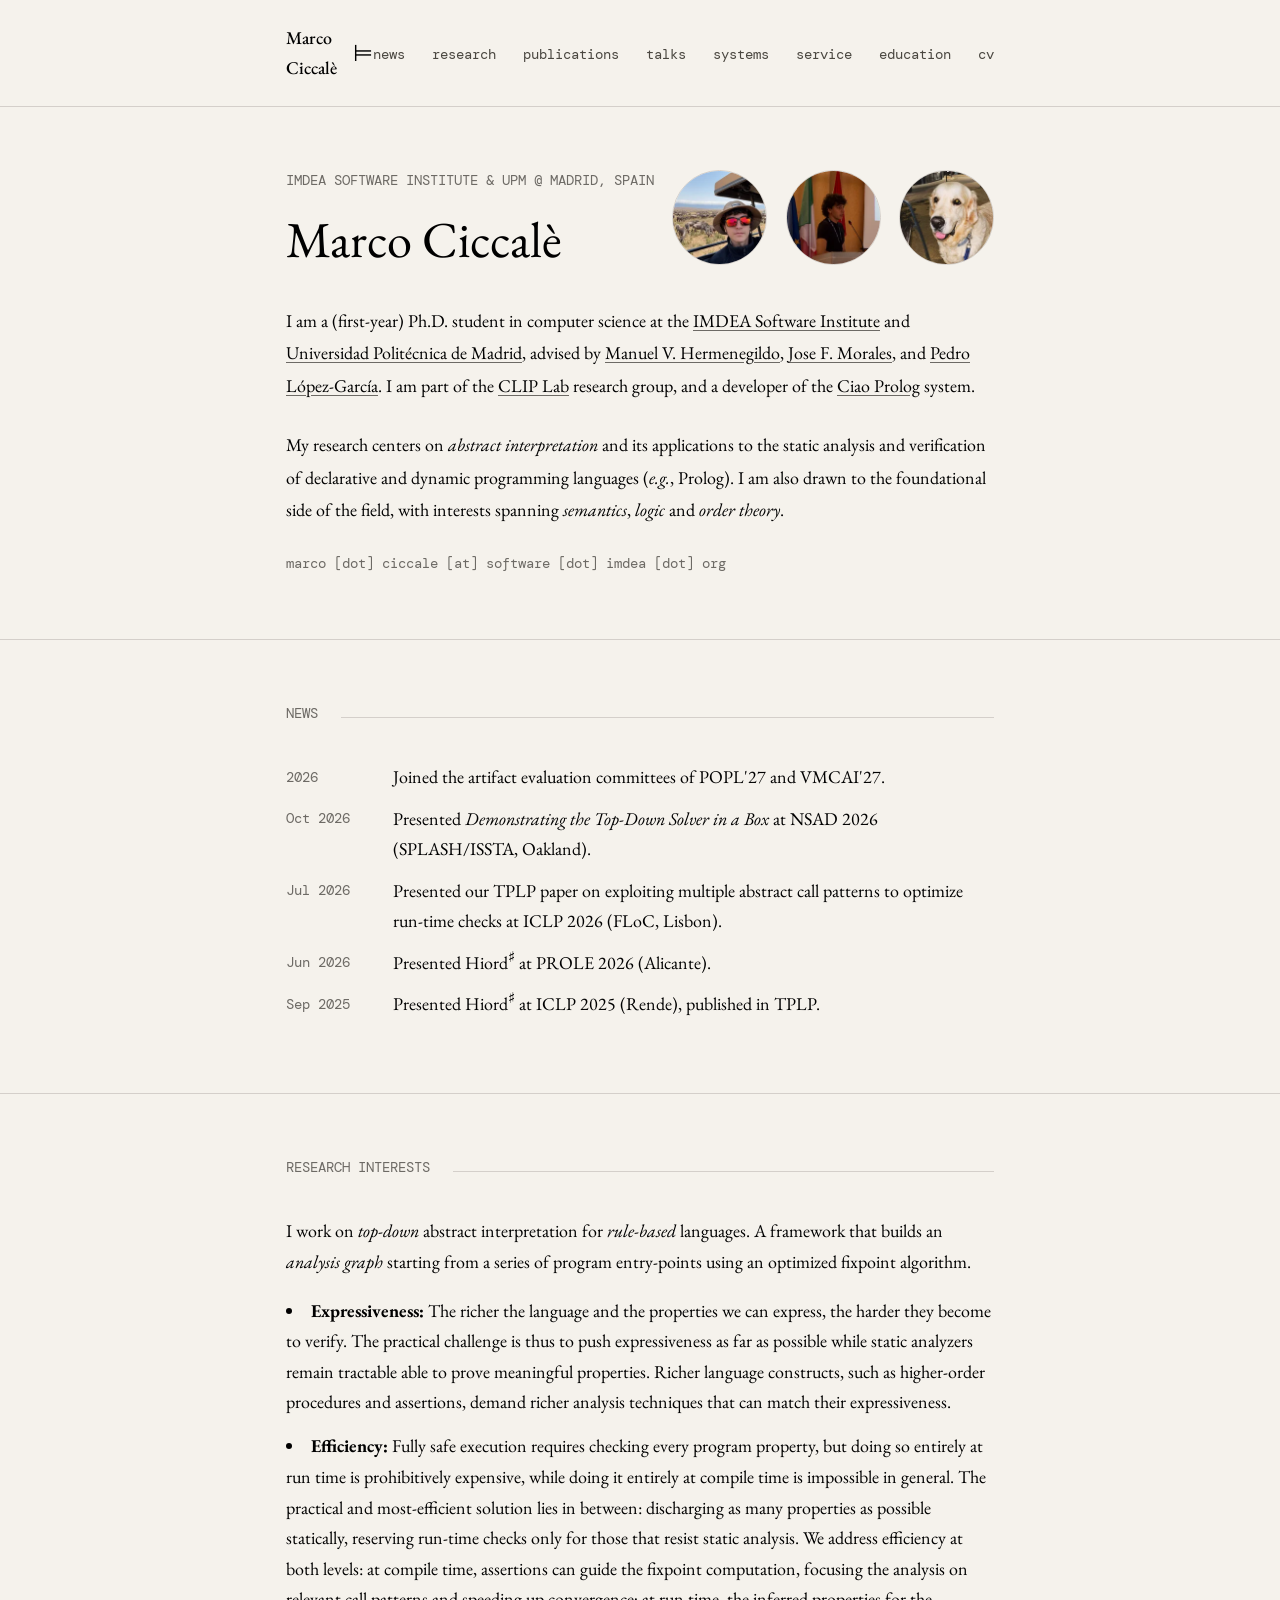
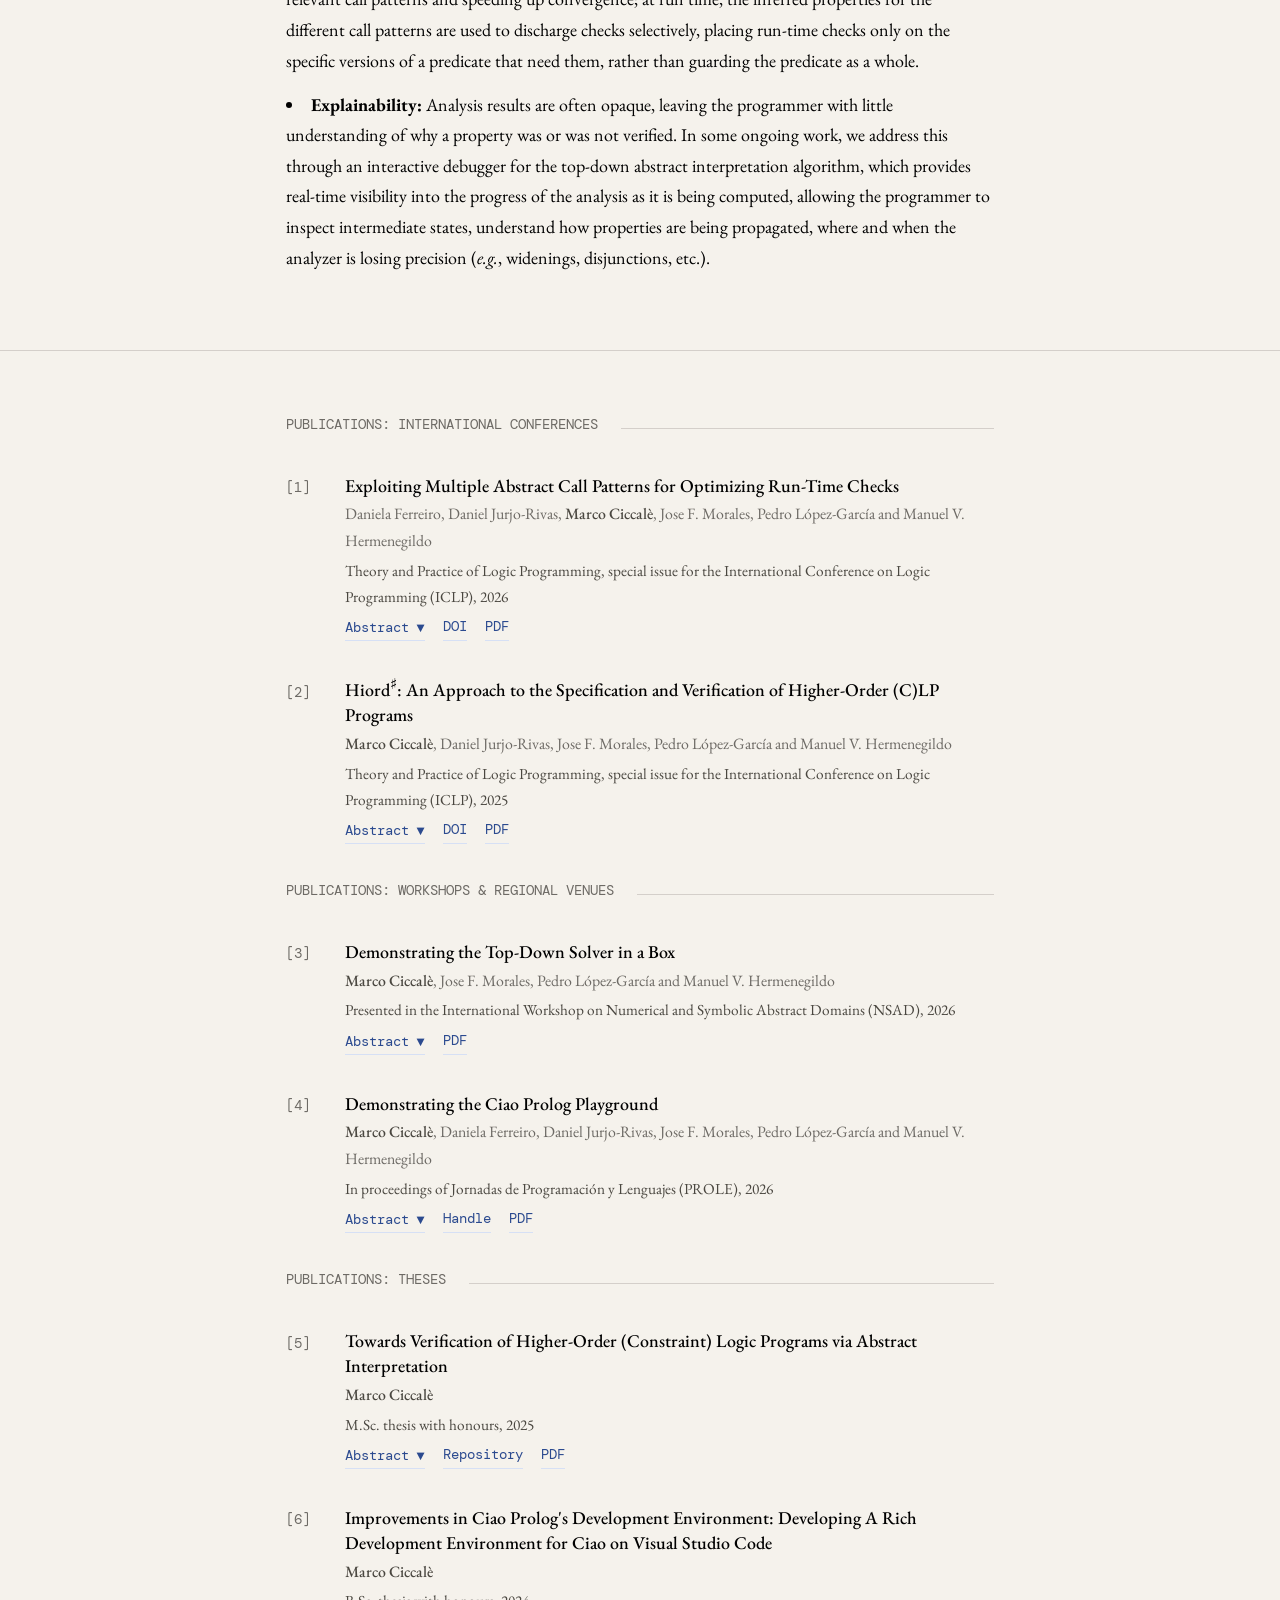
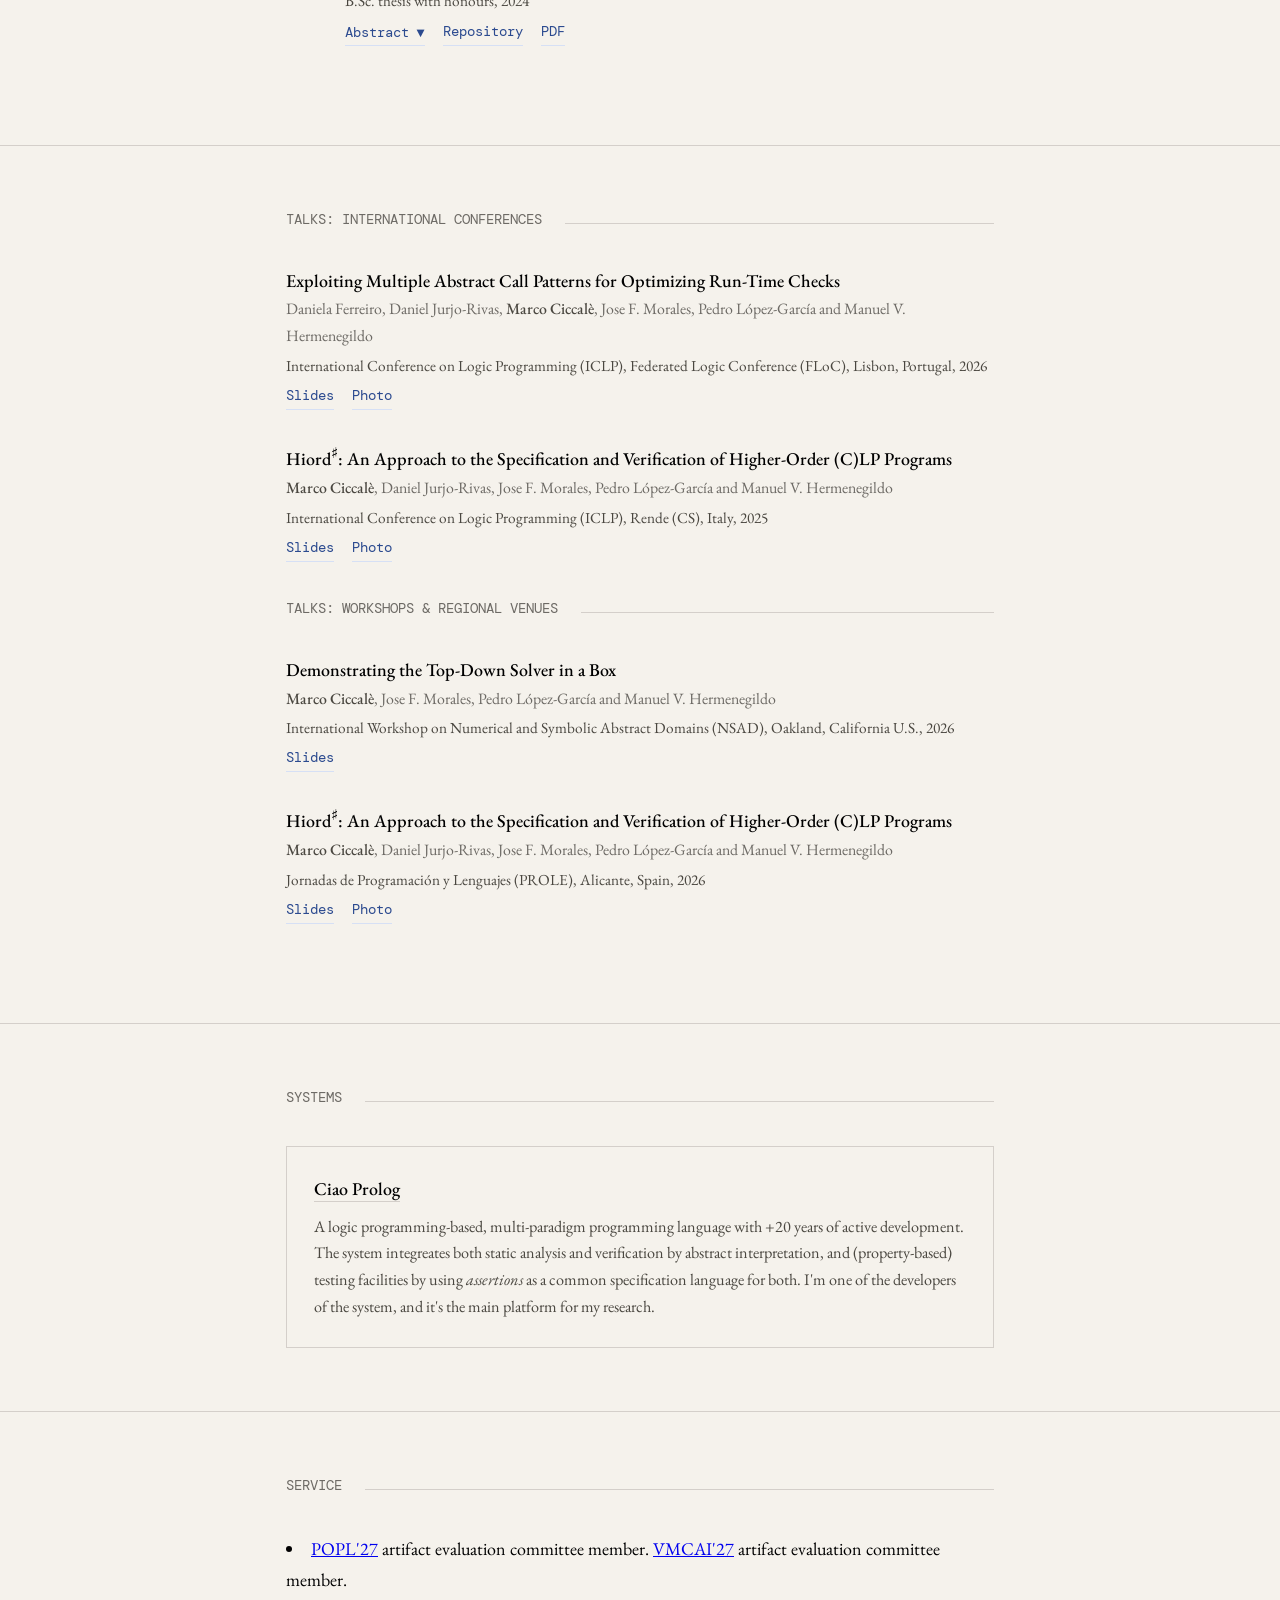
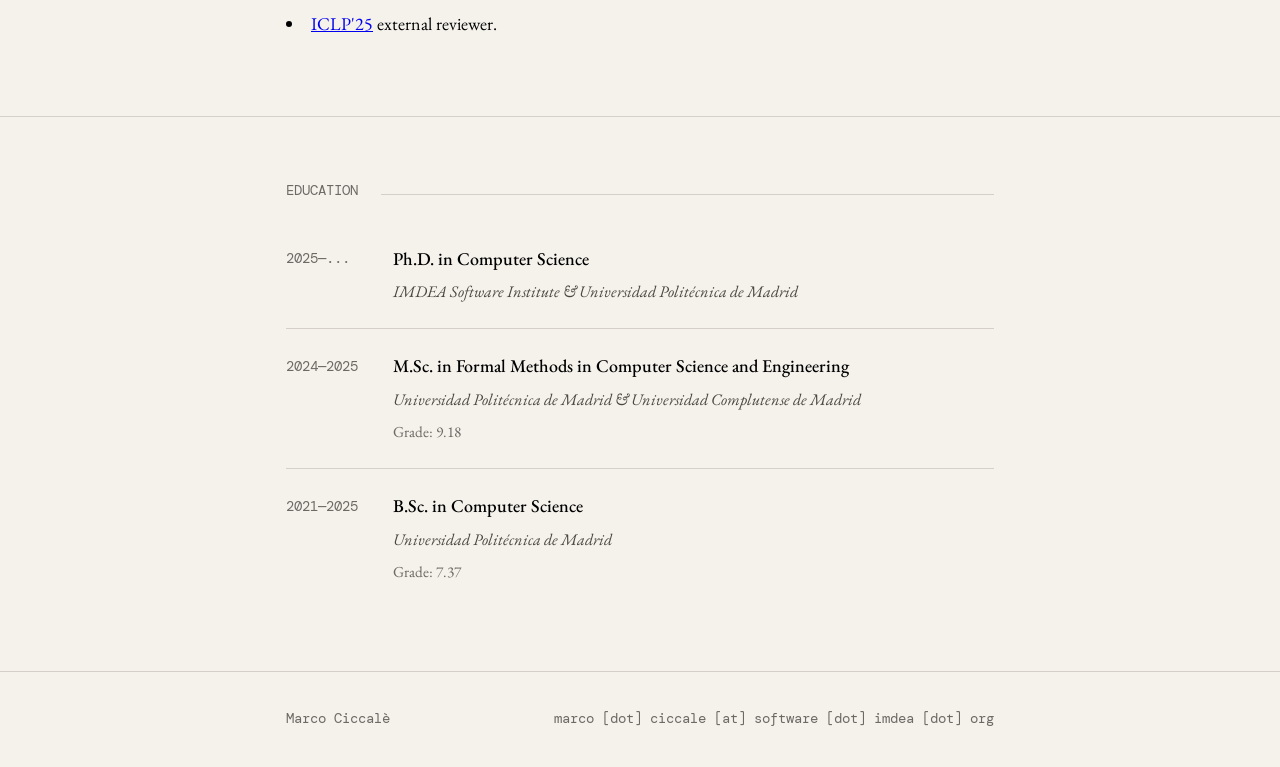
==== index.html @ 35e20626 "Layout: add a News section Short dated list at the top of the page, from news/2 facts in data/news.p" ====
<!DOCTYPE html>

<html lang="en">
<head>
<meta charset="UTF-8">
<meta name="viewport" content="width=device-width, initial-scale=1.0">
<link rel="preconnect" href="https://fonts.googleapis.com">
<link rel="preconnect" href="https://fonts.gstatic.com" crossorigin>
<link href="https://fonts.googleapis.com/css2?family=EB+Garamond:ital,wght@0,400;0,500;1,400&family=DM+Mono:wght@300;400&display=swap" rel="stylesheet">
<link rel="stylesheet" type="text/css" href="style.css">
<script src="script.js" defer></script>
<title>Marco Ciccalè</title>
</head>
<body>
<a class="skip-link" href="#content">Skip to content</a>
<nav aria-label="Main">
<div class="container">
<a href="./" class="nav-name">Marco Ciccalè</a>
<span class="nav-mark" aria-hidden="true">&vDash;</span>
<ul class="nav-links"><li><a href="#news">news</a></li>
<li><a href="#research">research</a></li>
<li><a href="#publications">publications</a></li>
<li><a href="#talks">talks</a></li>
<li><a href="#systems">systems</a></li>
<li><a href="#service">service</a></li>
<li><a href="#education">education</a></li>
<li><a href="pdf/cv.pdf">cv</a></li></ul>
</div>
</nav>
<main id="content">
<div class="hero">
<div class="container">
<div class="hero-top">
<div>
<p class="hero-affil">IMDEA Software Institute &amp; UPM @ Madrid, Spain</p>
<h1>Marco Ciccalè</h1>
</div>
<img id="avatar-1" class="avatar" src="assets/pfp-190.webp" alt="Me on safari, in a sun hat and mirrored sunglasses, with a herd of wildebeest behind me." width="95" height="95">
<img id="avatar-2" class="avatar" src="assets/iclp-190.webp" alt="Me giving a talk at ICLP'25." width="95" height="95">
<img id="avatar-3" class="avatar" src="assets/gru-190.webp" alt="Gru, a golden retriever, with his tongue out." width="95" height="95"></div>
<div class="hero-bottom">
<p class="hero-bio" style="margin-top:1.5rem">
  I am a (first-year) Ph.D. student in computer science at the
  <a href="https://software.imdea.org/">IMDEA Software Institute</a>
  and
  <a href="https://www.upm.es/">Universidad Politécnica de Madrid</a>,
  advised by
  <a href="https://cliplab.org/~herme/">Manuel V. Hermenegildo</a>,
  <a href="https://jfmc.github.io/">Jose F. Morales</a>,
  and
  <a href="https://software.imdea.org/people/pedro.lopez/">Pedro López-García</a>.
  I am part of the <a href="https://cliplab.org/">CLIP Lab</a> research group,
  and a developer of
  the <a href="https://ciao-lang.org/">Ciao Prolog</a> system.
</p>
<p class="hero-bio">
  My research centers on <em>abstract interpretation</em>
  and its applications to the static analysis and
  verification of declarative and dynamic programming
  languages (<em>e.g.</em>, Prolog).  I am also drawn to
  the foundational side of the field, with interests
  spanning <em>semantics</em>, <em>logic</em>
  and <em>order theory</em>.
</p>

<div class="hero-links"><span class="footer-text">marco [dot] ciccale [at] software [dot] imdea [dot] org</span></div>
</div>
</div>
</div>
<section id="news"><div class="container">
<div class="section-header">
<h2 class="section-label">News</h2>
<div class="section-rule"></div>
</div>
<ul class="news-list"><li class="news-item"><span class="news-date">2026</span>
<span class="news-text">Joined the artifact evaluation committees of POPL'27 and VMCAI'27.</span></li>
<li class="news-item"><span class="news-date">Oct 2026</span>
<span class="news-text">Presented <em>Demonstrating the Top-Down Solver in a Box</em> at NSAD 2026 (SPLASH/ISSTA, Oakland).</span></li>
<li class="news-item"><span class="news-date">Jul 2026</span>
<span class="news-text">Presented our TPLP paper on exploiting multiple abstract call patterns to optimize run-time checks at ICLP 2026 (FLoC, Lisbon).</span></li>
<li class="news-item"><span class="news-date">Jun 2026</span>
<span class="news-text">Presented Hiord<sup>&sharp;</sup> at PROLE 2026 (Alicante).</span></li>
<li class="news-item"><span class="news-date">Sep 2025</span>
<span class="news-text">Presented Hiord<sup>&sharp;</sup> at ICLP 2025 (Rende), published in TPLP.</span></li></ul>
</div></section>
<section id="research"><div class="container">
<div class="section-header">
<h2 class="section-label">Research interests</h2>
<div class="section-rule"></div>
</div>
<p>
  I work on <em>top-down</em> abstract interpretation
  for <em>rule-based</em> languages.  A framework that builds
  an <em>analysis graph</em> starting from a series of program
  entry-points using an optimized fixpoint algorithm.
</p>
<ul class="list">
  <li class="list-element">
    <strong>Expressiveness:</strong> The richer the language and
    the properties we can express, the harder they become to
    verify.  The practical challenge is thus to push
    expressiveness as far as possible while static analyzers
    remain tractable able to prove meaningful properties.
    Richer language constructs, such as higher-order procedures
    and assertions, demand richer analysis techniques that can
    match their expressiveness.
  </li>
  <li class="list-element">
    <strong>Efficiency:</strong> Fully safe execution requires
    checking every program property, but doing so entirely at
    run time is prohibitively expensive, while doing it entirely
    at compile time is impossible in general. The practical and
    most-efficient solution lies in between: discharging as many
    properties as possible statically, reserving run-time checks
    only for those that resist static analysis.  We address
    efficiency at both levels: at compile time, assertions can
    guide the fixpoint computation, focusing the analysis on
    relevant call patterns and speeding up convergence; at run
    time, the inferred properties for the different call
    patterns are used to discharge checks selectively, placing
    run-time checks only on the specific versions of a predicate
    that need them, rather than guarding the predicate as a
    whole.
  </li>
  <li class="list-element">
    <strong>Explainability:</strong> Analysis results are often
    opaque, leaving the programmer with little understanding of
    why a property was or was not verified.  In some ongoing
    work, we address this through an interactive debugger for
    the top-down abstract interpretation algorithm, which
    provides real-time visibility into the progress of the
    analysis as it is being computed, allowing the programmer to
    inspect intermediate states, understand how properties are
    being propagated, where and when the analyzer is losing
    precision (<em>e.g.</em>, widenings, disjunctions, etc.).
  </li>
</ul>

</div></section>
<section id="publications"><div class="container">
<div class="section-header">
<h2 class="section-label">Publications: international conferences</h2>
<div class="section-rule"></div>
</div>
<ol class="pub-list"><li class="pub">
<div class="pub-num">[1]</div>
<div class="pub-body">
<h3 class="pub-title">Exploiting Multiple Abstract Call Patterns for Optimizing Run-Time Checks</h3>
<p class="pub-authors">Daniela Ferreiro, Daniel Jurjo-Rivas, <strong class="me">Marco Ciccalè</strong>, Jose F. Morales, Pedro López-García and Manuel V. Hermenegildo</p>
<p class="pub-venue">Theory and Practice of Logic Programming, special issue for the International Conference on Logic Programming (ICLP), 2026</p>
<div class="pub-links"><button type="button" class="abstract-toggle" aria-expanded="false" aria-controls="abstract-rtcheck_vers">Abstract<span class="visually-hidden"> of &ldquo;Exploiting Multiple Abstract Call Patterns for Optimizing Run-Time Checks&rdquo;</span></button>
<a href="https://doi.org/10.1017/S1471068426100672">DOI<span class="visually-hidden"> of &ldquo;Exploiting Multiple Abstract Call Patterns for Optimizing Run-Time Checks&rdquo;</span></a>
<a href="pdf/rtcheck-vers.pdf">PDF<span class="visually-hidden"> of &ldquo;Exploiting Multiple Abstract Call Patterns for Optimizing Run-Time Checks&rdquo;</span></a></div>
<div class="pub-abstract" id="abstract-rtcheck_vers" hidden>
<p>In strongly-typed languages, types are verified at compile time,
      while dynamically typed languages, such as Prolog, perform type
      consistency checks entirely at run-time.  Extending dynamic
      languages with assertions allows expressing both classical types and
      more general properties, providing high expressiveness, but at the
      cost of run-time overhead.  Abstract interpretation allows safely
      approximating such program properties at compile time, which has
      been used to reduce the number of properties that require run-time
      checks, while still reporting unverified properties that can guide
      further static analyses, testing, or domain refinement.  In this
      work, we first study how to selectively integrate the run-time
      semantics of assertion properties into a multivariant, top-down,
      goal-directed abstract interpretation algorithm. We then show how
      multiple inferred calling patterns can be exploited to reduce the
      number of properties that must be checked at run-time, thus
      minimizing the overhead.  Finally, we report on an implementation of
      our approach in the Ciao system and provide performance results
      supporting that better results can be obtained</p>
</div>
</div>
</li>
<li class="pub">
<div class="pub-num">[2]</div>
<div class="pub-body">
<h3 class="pub-title">Hiord<sup>&sharp;</sup>: An Approach to the Specification and Verification of Higher-Order (C)LP Programs</h3>
<p class="pub-authors"><strong class="me">Marco Ciccalè</strong>, Daniel Jurjo-Rivas, Jose F. Morales, Pedro López-García and Manuel V. Hermenegildo</p>
<p class="pub-venue">Theory and Practice of Logic Programming, special issue for the International Conference on Logic Programming (ICLP), 2025</p>
<div class="pub-links"><button type="button" class="abstract-toggle" aria-expanded="false" aria-controls="abstract-hiord_sharp">Abstract<span class="visually-hidden"> of &ldquo;Hiord<sup>&sharp;</sup>: An Approach to the Specification and Verification of Higher-Order (C)LP Programs&rdquo;</span></button>
<a href="https://doi.org/10.1017/S147106842510015X">DOI<span class="visually-hidden"> of &ldquo;Hiord<sup>&sharp;</sup>: An Approach to the Specification and Verification of Higher-Order (C)LP Programs&rdquo;</span></a>
<a href="pdf/hiord-sharp.pdf">PDF<span class="visually-hidden"> of &ldquo;Hiord<sup>&sharp;</sup>: An Approach to the Specification and Verification of Higher-Order (C)LP Programs&rdquo;</span></a></div>
<div class="pub-abstract" id="abstract-hiord_sharp" hidden>
<p>Higher-order constructs enable more expressive and concise code by
      allowing procedures to be parameterized by other procedures.
      Assertions allow expressing partial program specifications, which can
      be verified either at compile time (statically) or run time
      (dynamically).  In higher-order programs, assertions can also describe
      higher-order arguments.  While in the context of (C)LP, run-time
      verification of higher-order assertions has received some attention,
      compile-time verification remains relatively unexplored.  We propose a
      novel approach for statically verifying higher-order (C)LP programs
      with higher-order assertions.  Although we use the Ciao assertion
      language for illustration, our approach is quite general and we
      believe is applicable to similar contexts.  Higher-order arguments are
      described using predicate properties&mdash;a special kind of property
      which exploits the (Ciao) assertion language.  We refine the syntax
      and semantics of these properties and introduce an abstract criterion
      to determine conformance to a predicate property at compile time,
      based on a semantic order relation comparing the predicate property
      with the predicate assertions. We then show how to handle these
      properties using an abstract interpretation-based static analyzer for
      programs with first-order assertions by reducing predicate properties
      to first-order properties.  Finally, we report on a prototype
      implementation and evaluate it through various examples within the
      Ciao system.</p>
</div>
</div>
</li></ol>
</div><div class="container">
<div class="section-header">
<h2 class="section-label">Publications: workshops &amp; regional venues</h2>
<div class="section-rule"></div>
</div>
<ol class="pub-list"><li class="pub">
<div class="pub-num">[3]</div>
<div class="pub-body">
<h3 class="pub-title">Demonstrating the Top-Down Solver in a Box</h3>
<p class="pub-authors"><strong class="me">Marco Ciccalè</strong>, Jose F. Morales, Pedro López-García and Manuel V. Hermenegildo</p>
<p class="pub-venue">Presented in the International Workshop on Numerical and Symbolic Abstract Domains (NSAD), 2026</p>
<div class="pub-links"><button type="button" class="abstract-toggle" aria-expanded="false" aria-controls="abstract-absdbg_nsad">Abstract<span class="visually-hidden"> of &ldquo;Demonstrating the Top-Down Solver in a Box&rdquo;</span></button>
<a href="pdf/absdbg-nsad.pdf">PDF<span class="visually-hidden"> of &ldquo;Demonstrating the Top-Down Solver in a Box&rdquo;</span></a></div>
<div class="pub-abstract" id="abstract-absdbg_nsad" hidden>
<p>The internal behavior of a static analyzer is often hard to inspect,
      and existing tools tend to be tailored to a specific analyzer or task.
      We present a unified, configurable debugger for top-down static
      analyzers, built on a procedure-box model that exposes the solver's
      internal steps as a controllable event stream in standard IDEs.  We
      demonstrate it on three case studies: diagnosing an abstract domain
      bug, cutting a 7.6-second analysis to 800 milliseconds via fixpoint
      tracing, and a multi-domain correctness proof.</p>
</div>
</div>
</li>
<li class="pub">
<div class="pub-num">[4]</div>
<div class="pub-body">
<h3 class="pub-title">Demonstrating the Ciao Prolog Playground</h3>
<p class="pub-authors"><strong class="me">Marco Ciccalè</strong>, Daniela Ferreiro, Daniel Jurjo-Rivas, Jose F. Morales, Pedro López-García and Manuel V. Hermenegildo</p>
<p class="pub-venue">In proceedings of Jornadas de Programación y Lenguajes (PROLE), 2026</p>
<div class="pub-links"><button type="button" class="abstract-toggle" aria-expanded="false" aria-controls="abstract-playground_prole">Abstract<span class="visually-hidden"> of &ldquo;Demonstrating the Ciao Prolog Playground&rdquo;</span></button>
<a href="https://hdl.handle.net/11705/PROLE/2026/20">Handle<span class="visually-hidden"> of &ldquo;Demonstrating the Ciao Prolog Playground&rdquo;</span></a>
<a href="pdf/ciao-playground-demo-prole.pdf">PDF<span class="visually-hidden"> of &ldquo;Demonstrating the Ciao Prolog Playground&rdquo;</span></a></div>
<div class="pub-abstract" id="abstract-playground_prole" hidden>
<p>We propose a demonstration of the Ciao Prolog
      Playground and the Active Logic Documents (ALDs)
      approach as a practical toolset designed to facilitate
      the teaching and learning of Prolog and formal
      methods, both on-line and in the classroom.</p>
</div>
</div>
</li></ol>
</div><div class="container">
<div class="section-header">
<h2 class="section-label">Publications: theses</h2>
<div class="section-rule"></div>
</div>
<ol class="pub-list"><li class="pub">
<div class="pub-num">[5]</div>
<div class="pub-body">
<h3 class="pub-title">Towards Verification of Higher-Order (Constraint) Logic Programs via Abstract Interpretation</h3>
<p class="pub-authors"><strong class="me">Marco Ciccalè</strong></p>
<p class="pub-venue">M.Sc. thesis with honours, 2025</p>
<div class="pub-links"><button type="button" class="abstract-toggle" aria-expanded="false" aria-controls="abstract-msc_thesis">Abstract<span class="visually-hidden"> of &ldquo;Towards Verification of Higher-Order (Constraint) Logic Programs via Abstract Interpretation&rdquo;</span></button>
<a href="https://oa.upm.es/91841/">Repository<span class="visually-hidden"> of &ldquo;Towards Verification of Higher-Order (Constraint) Logic Programs via Abstract Interpretation&rdquo;</span></a>
<a href="pdf/msc-thesis.pdf">PDF<span class="visually-hidden"> of &ldquo;Towards Verification of Higher-Order (Constraint) Logic Programs via Abstract Interpretation&rdquo;</span></a></div>
<div class="pub-abstract" id="abstract-msc_thesis" hidden>
<p>Higher-order constructs enable more expressive and
      concise code by allowing procedures to be
      parameterized by other procedures, resulting in more
      modular and maintainable code.  Assertions are
      linguistic constructs for writing partial program
      specifications, which can then be verified either at
      compile time (<em>i.e.</em>, statically) or run time
      (<em>i.e.</em>, dynamically).  In the case of
      higher-order programs, assertions provide descriptions
      of the higher-order arguments of procedures.  In the
      context of (C)LP, the run-time verification of such
      higher-order assertions has received some
      attention. However, verification at compile time
      remains relatively unexplored.

      We propose a novel approach for
      the <em>compile-time</em> verification of higher-order
      (C)LP programs with assertions that describe
      higher-order arguments.  Although our presentation is
      based for concreteness on the Ciao assertion language,
      the approach is quite general and flexible, and we
      believe it can be applied to similar gradual
      approaches.  Higher-order arguments are described
      using predicate properties, a special kind of
      properties that allow using the full power of the
      (Ciao) assertion language for such arguments.

      We first present a refinement of both the syntax and
      semantics of these properties.  Next, we introduce an
      abstract criterion to determine whether a predicate
      conforms to a predicate property at compile time,
      based on a semantic order relation to compare the
      definition of a predicate property and the partial
      specification of a predicate.  We then propose a
      technique for dealing with these properties using an
      abstract interpretation-based static analyzer for
      programs with first-order assertions, by reducing
      predicate properties to first-order properties that
      are natively understood by such an analyzer.  Finally,
      we report on a prototype implementation and study the
      effectiveness of the approach with various examples
      within the Ciao system.</p>
</div>
</div>
</li>
<li class="pub">
<div class="pub-num">[6]</div>
<div class="pub-body">
<h3 class="pub-title">Improvements in Ciao Prolog's Development Environment: Developing A Rich Development Environment for Ciao on Visual Studio Code</h3>
<p class="pub-authors"><strong class="me">Marco Ciccalè</strong></p>
<p class="pub-venue">B.Sc. thesis with honours, 2024</p>
<div class="pub-links"><button type="button" class="abstract-toggle" aria-expanded="false" aria-controls="abstract-bsc_thesis">Abstract<span class="visually-hidden"> of &ldquo;Improvements in Ciao Prolog's Development Environment: Developing A Rich Development Environment for Ciao on Visual Studio Code&rdquo;</span></button>
<a href="https://oa.upm.es/82571/">Repository<span class="visually-hidden"> of &ldquo;Improvements in Ciao Prolog's Development Environment: Developing A Rich Development Environment for Ciao on Visual Studio Code&rdquo;</span></a>
<a href="pdf/bsc-thesis.pdf">PDF<span class="visually-hidden"> of &ldquo;Improvements in Ciao Prolog's Development Environment: Developing A Rich Development Environment for Ciao on Visual Studio Code&rdquo;</span></a></div>
<div class="pub-abstract" id="abstract-bsc_thesis" hidden>
<p>The software industry has consistently experienced rapid and transformative
      changes since its beginning. A significant aspect of this evolution lies in
      the tools and utilities available for creating software solutions. These
      tools enable developers to focus on crafting solutions while minimizing
      time spent on non-essential tasks.

      Among these tools, the text editor is arguably one of the most crucial. In
      recent years, Visual Studio Code has emerged as the most widely used text
      editor globally. It allows users to extend its functionality through extensions
      implemented using modern web technologies.

      This project aims to explain the design and implementation of a Visual Studio
      Code extension for the Ciao programming language. The extension integrates
      core tools such as the Ciao preprocessor (CiaoPP) and the autodocumenter for
      (C)LP systems (LPdoc) in an intuitive and comprehensive way inside a modern
      and accessible text editor. This integration makes the extension suitable for
      developers of all expertise levels in logic programming and software
      verification.</p>
</div>
</div>
</li></ol>
</div></section>
<section id="talks"><div class="container">
<div class="section-header">
<h2 class="section-label">Talks: international conferences</h2>
<div class="section-rule"></div>
</div>
<ul class="pub-list"><li class="talk">
<div class="pub-body">
<h3 class="pub-title">Exploiting Multiple Abstract Call Patterns for Optimizing Run-Time Checks</h3>
<p class="pub-authors">Daniela Ferreiro, Daniel Jurjo-Rivas, <strong class="me">Marco Ciccalè</strong>, Jose F. Morales, Pedro López-García and Manuel V. Hermenegildo</p>
<p class="pub-venue">International Conference on Logic Programming (ICLP), Federated Logic Conference (FLoC), Lisbon, Portugal, 2026</p>
<div class="pub-links"><a href="pdf/rtcheck-vers-slides-iclp.pdf">Slides<span class="visually-hidden"> of the talk &ldquo;Exploiting Multiple Abstract Call Patterns for Optimizing Run-Time Checks&rdquo; (Lisbon, Portugal, 2026)</span></a>
<a href="img/talk-iclp26.jpeg">Photo<span class="visually-hidden"> of the talk &ldquo;Exploiting Multiple Abstract Call Patterns for Optimizing Run-Time Checks&rdquo; (Lisbon, Portugal, 2026)</span></a></div>
</div>
</li>
<li class="talk">
<div class="pub-body">
<h3 class="pub-title">Hiord<sup>&sharp;</sup>: An Approach to the Specification and Verification of Higher-Order (C)LP Programs</h3>
<p class="pub-authors"><strong class="me">Marco Ciccalè</strong>, Daniel Jurjo-Rivas, Jose F. Morales, Pedro López-García and Manuel V. Hermenegildo</p>
<p class="pub-venue">International Conference on Logic Programming (ICLP), Rende (CS), Italy, 2025</p>
<div class="pub-links"><a href="pdf/hiord-sharp-slides-iclp.pdf">Slides<span class="visually-hidden"> of the talk &ldquo;Hiord<sup>&sharp;</sup>: An Approach to the Specification and Verification of Higher-Order (C)LP Programs&rdquo; (Rende (CS), Italy, 2025)</span></a>
<a href="img/talk-iclp25.jpeg">Photo<span class="visually-hidden"> of the talk &ldquo;Hiord<sup>&sharp;</sup>: An Approach to the Specification and Verification of Higher-Order (C)LP Programs&rdquo; (Rende (CS), Italy, 2025)</span></a></div>
</div>
</li></ul>
</div><div class="container">
<div class="section-header">
<h2 class="section-label">Talks: workshops &amp; regional venues</h2>
<div class="section-rule"></div>
</div>
<ul class="pub-list"><li class="talk">
<div class="pub-body">
<h3 class="pub-title">Demonstrating the Top-Down Solver in a Box</h3>
<p class="pub-authors"><strong class="me">Marco Ciccalè</strong>, Jose F. Morales, Pedro López-García and Manuel V. Hermenegildo</p>
<p class="pub-venue">International Workshop on Numerical and Symbolic Abstract Domains (NSAD), Oakland, California U.S., 2026</p>
<div class="pub-links"><a href="pdf/absdbg-nsad-slides.pdf">Slides<span class="visually-hidden"> of the talk &ldquo;Demonstrating the Top-Down Solver in a Box&rdquo; (Oakland, California U.S., 2026)</span></a></div>
</div>
</li>
<li class="talk">
<div class="pub-body">
<h3 class="pub-title">Hiord<sup>&sharp;</sup>: An Approach to the Specification and Verification of Higher-Order (C)LP Programs</h3>
<p class="pub-authors"><strong class="me">Marco Ciccalè</strong>, Daniel Jurjo-Rivas, Jose F. Morales, Pedro López-García and Manuel V. Hermenegildo</p>
<p class="pub-venue">Jornadas de Programación y Lenguajes (PROLE), Alicante, Spain, 2026</p>
<div class="pub-links"><a href="pdf/hiord-sharp-slides-prole.pdf">Slides<span class="visually-hidden"> of the talk &ldquo;Hiord<sup>&sharp;</sup>: An Approach to the Specification and Verification of Higher-Order (C)LP Programs&rdquo; (Alicante, Spain, 2026)</span></a>
<a href="img/talk-prole26.jpeg">Photo<span class="visually-hidden"> of the talk &ldquo;Hiord<sup>&sharp;</sup>: An Approach to the Specification and Verification of Higher-Order (C)LP Programs&rdquo; (Alicante, Spain, 2026)</span></a></div>
</div>
</li></ul>
</div></section>
<section id="systems"><div class="container">
<div class="section-header">
<h2 class="section-label">Systems</h2>
<div class="section-rule"></div>
</div>
<div class="proj-grid"><div class="proj-card">
<p class="proj-name"><a href="https://ciao-lang.org/">Ciao Prolog</a></p>
<p class="proj-desc">A logic programming-based, multi-paradigm programming
     language with +20 years of active development.  The system
     integreates both static analysis and verification by
     abstract interpretation, and (property-based) testing
     facilities by using <em>assertions</em> as a common
     specification language for both.  I'm one of the
     developers of the system, and it's the main platform for
     my research.</p>
</div></div>
</div></section>
<section id="service"><div class="container">
<div class="section-header">
<h2 class="section-label">Service</h2>
<div class="section-rule"></div>
</div>
<ul class="list"><li class="list-element"><a href="https://conf.researchr.org/home/POPL-2027">POPL'27</a> artifact evaluation committee member.
<a href="https://conf.researchr.org/home/VMCAI-2027">VMCAI'27</a> artifact evaluation committee member.
</li>
<li class="list-element"><a href="https://iclp25.demacs.unical.it">ICLP'25</a> external reviewer.
</li></ul>
</div></section>
<section id="education"><div class="container">
<div class="section-header">
<h2 class="section-label">Education</h2>
<div class="section-rule"></div>
</div>
<ol class="edu-list"><li class="edu-item">
<div class="edu-year">2025&mdash;...</div>
<div>
<p class="edu-degree">Ph.D. in Computer Science</p>
<p class="edu-school">IMDEA Software Institute &amp; Universidad Politécnica de Madrid</p>
</div>
</li>
<li class="edu-item">
<div class="edu-year">2024&mdash;2025</div>
<div>
<p class="edu-degree">M.Sc. in Formal Methods in Computer Science and Engineering</p>
<p class="edu-school">Universidad Politécnica de Madrid &amp; Universidad Complutense de Madrid</p>
<p class="edu-note">Grade: 9.18</p>
</div>
</li>
<li class="edu-item">
<div class="edu-year">2021&mdash;2025</div>
<div>
<p class="edu-degree">B.Sc. in Computer Science</p>
<p class="edu-school">Universidad Politécnica de Madrid</p>
<p class="edu-note">Grade: 7.37</p>
</div>
</li></ol>
</div></section></main>
<footer>
<div class="container">
<span class="footer-text">Marco Ciccalè</span>
<span class="footer-text">marco [dot] ciccale [at] software [dot] imdea [dot] org</span>
</div>
</footer>
</body>
</html>
---- style.css ----
:root {
  --bg: #F5F2EC;
  --bg-card: #EFEBE2;
  --ink: #000000;
  --ink-2: #4A4740;
  --ink-3: #6D6A65;  /* 4.8:1 on --bg (WCAG AA) */
  --ink-alt: #1A1814;
  --accent: #2B4A8F;
  --accent-light: #D6E0F5;
  --rule: #D4CFCA;
  --serif: 'EB Garamond', Georgia, serif;
  --mono: 'DM Mono', monospace;
}

*, *::before, *::after { box-sizing: border-box; margin: 0; padding: 0; }

html { font-size: 18px; scroll-padding-top: 5rem; }

@media (prefers-reduced-motion: no-preference) {
  html { scroll-behavior: smooth; }
}

body {
  background: var(--bg);
  color: var(--ink);
  font-family: var(--serif);
  line-height: 1.7;
  -webkit-font-smoothing: antialiased;
}

/* -- Accessibility helpers -- */
.visually-hidden {
  position: absolute !important;
  width: 1px; height: 1px;
  margin: -1px; padding: 0;
  overflow: hidden;
  clip: rect(0 0 0 0);
  white-space: nowrap;
  border: 0;
}

.skip-link {
  position: absolute;
  left: 1rem;
  top: -100px;
  z-index: 20;
  padding: 0.5rem 1rem;
  background: var(--ink);
  color: var(--bg);
  font-family: var(--mono);
  font-size: 0.8rem;
}

.skip-link:focus { top: 1rem; }

:focus-visible {
  outline: 2px solid var(--accent);
  outline-offset: 3px;
  border-radius: 2px;
}

h1 {
  font-size: 2.8rem;
  font-weight: 400;
  line-height: 1.15;
  margin-bottom: 0.5rem;
}

/* -- Layout -- */
.container {
  max-width: 780px;
  margin: 0 auto;
  padding: 0 2rem;
}

.list {
    list-style: inside;
}

.list-element {
    margin-bottom: 0.75rem;
}

/* -- Nav -- */
nav {
  border-bottom: 1px solid var(--rule);
  padding: 1.25rem 0;
  position: sticky;
  top: 0;
  background: var(--bg);
  z-index: 10;
}

nav .container {
  display: flex;
  justify-content: space-between;
  align-items: center;
}

.nav-mark {
  font-size: 1.3rem;
  font-weight: 500;
}

.nav-name {
  font-family: var(--serif);
  font-weight: 500;
  color: var(--ink);
  text-decoration: none;
}

.nav-links {
  display: flex;
  gap: 1.5rem;
  list-style: none;
}

.nav-links a {
  font-family: var(--mono);
  font-size: 0.75rem;
  font-weight: 400;
  color: var(--ink-2);
  text-decoration: none;
  text-transform: lowercase;
  transition: color 0.2s;
}

.nav-links a:hover { color: var(--accent); }

/* -- Hero -- */
.hero {
  padding: 3.5rem 0 3.5rem;
  border-bottom: 1px solid var(--rule);
}

.hero-top {
    display: flex;
    justify-content: space-between;
    margin-bottom: 1rem;
}

.hero-affil {
  font-family: var(--mono);
  font-size: 0.75rem;
  font-weight: 400;
  color: var(--ink-3);
  text-transform: uppercase;
  margin-bottom: 1rem;
}

.hero-bio {
  font-size: 1rem;
  color: var(--ink);
  line-height: 1.8;
  margin-bottom: 1.5rem;
}

.hero-bio a {
  color: var(--ink);
  text-decoration-color: var(--ink-3);
  text-underline-offset: 3px;
  transition: text-decoration-color 0.2s, color 0.2s;
}

.hero-bio a:hover {
  color: var(--accent);
  text-decoration-color: var(--accent);
}

.hero-links {
  display: flex;
  gap: 1.5rem;
  flex-wrap: wrap;
}

.hero-links a {
  font-family: var(--mono);
  font-size: 0.75rem;
  font-weight: 400;
  color: var(--ink-3);
  text-decoration: none;
  border-bottom: 1px solid var(--rule);
  padding-bottom: 2px;
  transition: color 0.2s, border-color 0.2s;
}

.hero-links a:hover {
  color: var(--accent);
  border-color: var(--accent);
}

.avatar {
  width: 95px;
  height: 95px;
  border-radius: 50%;
  background: var(--bg-card);
  border: 1px solid var(--rule);
  display: flex;
  align-items: center;
  justify-content: center;
  font-family: var(--mono);
  font-size: 0.75rem;
  color: var(--ink-3);
  text-align: center;
}

/* -- Sections -- */
section {
  padding: 3.5rem 0;
  border-bottom: 1px solid var(--rule);
}

.section-header {
  display: flex;
  align-items: baseline;
  gap: 1.25rem;
  margin-bottom: 2rem;
}

.section-label {
  font-family: var(--mono);
  font-size: 0.75rem;
  font-weight: 400;
  text-transform: uppercase;
  color: var(--ink-3);
  white-space: nowrap;
}

.section-rule {
  flex: 1;
  height: 1px;
  background: var(--rule);
}


p { margin-bottom: 1rem; }
p:last-child { margin-bottom: 0; }

/* Superscripts (e.g. Hiord&sharp;) should not stretch the line. */
sup { line-height: 0; }

/* -- News -- */
.news-list { list-style: none; }

.news-item {
  display: grid;
  grid-template-columns: 80px 1fr;
  gap: 0 1.5rem;
  margin-bottom: 0.6rem;
}

.news-date {
  font-family: var(--mono);
  font-size: 0.75rem;
  color: var(--ink-3);
  padding-top: 0.25rem;
}

@media (max-width: 620px) {
  .news-item { grid-template-columns: 1fr; gap: 0; }
}

/* -- Tags -- */
.tags {
  display: flex;
  flex-wrap: wrap;
  gap: 8px;
  margin-top: 1.25rem;
}

.tag {
  font-family: var(--mono);
  font-size: 0.75rem;
  font-weight: 400;
  color: var(--ink-2);
  background: var(--bg-card);
  border: 1px solid var(--rule);
  border-radius: 2px;
  padding: 4px 10px;
}

/* -- Publications -- */
.pub-list {
  display: flex;
  flex-direction: column;
  list-style: none;
}

.pub {
  display: grid;
  grid-template-columns: 36px 1fr;
  gap: 0 1.25rem;
  align-items: start;
  margin-bottom: 2rem;
}

.talk {
  margin-bottom: 2rem;
}

.pub-num {
  font-family: var(--mono);
  font-size: 0.75rem;
  font-weight: 400;
  color: var(--ink-3);
  padding-top: 0.25rem;
  text-align: left;
}

.pub-body {}

.pub-title {
  font-size: 1rem;
  font-weight: 500;
  color: var(--ink);
  margin-bottom: 0.2rem;
  line-height: 1.4;
}

.pub-authors .me {
  font-weight: 500;
  color: var(--ink-2);
}

.pub-authors {
  font-size: 0.88rem;
  color: var(--ink-3);
  margin-bottom: 0.15rem;
  /* font-style: italic; */
}

.pub-venue {
  font-size: 0.85rem;
  color: var(--ink-2);
  margin-bottom: 0.35rem;
}

.pub-links {
  display: flex;
  gap: 1rem;
}

.pub-links a {
  font-family: var(--mono);
  font-size: 0.75rem;
  font-weight: 400;
  color: var(--accent);
  text-decoration: none;
  border-bottom: 1px solid var(--accent-light);
  padding-bottom: 1px;
  transition: border-color 0.2s;
}

.pub-links a:hover { border-color: var(--accent); }

.abstract-toggle {
  font-family: var(--mono);
  font-size: 0.75rem;
  font-weight: 400;
  color: var(--accent);
  background: none;
  border: 0;
  border-bottom: 1px solid var(--accent-light);
  padding: 0 0 1px;
  cursor: pointer;
  transition: border-color 0.2s;
}

.abstract-toggle:hover { border-color: var(--accent); }
.abstract-toggle::after { content: " \25BC" / ""; }
.abstract-toggle[aria-expanded="true"]::after { content: " \25B2" / ""; }

.pub-abstract {
  margin-top: 0.5em;
  padding: 0em 1em;
  border-left: 3px solid #aaa;
  font-size: 0.85rem;
  color: var(--ink-2);
  line-height: 1.5;
}

.pub-note {
  margin-top: 1.5rem;
  font-family: var(--mono);
  font-size: 0.75rem;
  font-weight: 400;
  color: var(--ink-3);
}

.pub-note a {
  color: var(--accent);
  text-decoration: none;
}

/* -- Projects -- */
.proj-grid {
  display: grid;
  grid-template-columns: repeat(auto-fit, minmax(min(300px, 100%), 1fr));
  gap: 1px;
  border: 1px solid var(--rule);
  background: var(--rule);
}

.proj-card {
  background: var(--bg);
  padding: 1.5rem;
}

.proj-name {
  font-size: 1rem;
  font-weight: 500;
  margin-bottom: 0.5rem;
}

.proj-name a {
  color: var(--ink);
  text-decoration: none;
  border-bottom: 1px solid var(--rule);
  padding-bottom: 1px;
  transition: color 0.2s, border-color 0.2s;
}

.proj-name a:hover {
  color: var(--accent);
  border-color: var(--accent);
}

.proj-desc {
  font-size: 0.9rem;
  color: var(--ink-2);
  line-height: 1.65;
  margin-bottom: 0.75rem;
}

/* ── Education ── */
.edu-list {
  list-style: none;
  display: flex;
  flex-direction: column;
  gap: 0;
}

.edu-item {
  display: grid;
  grid-template-columns: 80px 1fr;
  gap: 0 1.5rem;
  padding: 1.25rem 0;
  border-bottom: 1px solid var(--rule);
}

.edu-item:first-child { margin-top: -1rem; }
.edu-item:last-child { border-bottom: none; }

.edu-year {
  font-family: var(--mono);
  font-size: 0.75rem;
  font-weight: 400;
  color: var(--ink-3);
  padding-top: 0.25rem;
}

.edu-degree {
  font-size: 1rem;
  font-weight: 500;
  margin-bottom: 0.2rem;
}

.edu-school {
  font-size: 0.9rem;
  color: var(--ink-2);
  font-style: italic;
  margin-bottom: 0.35rem;
}

.edu-note {
  font-size: 0.85rem;
  color: var(--ink-3);
}

/* -- Footer -- */
footer {
  padding: 2rem 0;
}

footer .container {
  display: flex;
  justify-content: space-between;
  align-items: center;
}

.footer-text {
  font-family: var(--mono);
  font-size: 0.75rem;
  font-weight: 400;
  color: var(--ink-3);
}

/* -- Animations -- */
@keyframes fadeUp {
  from { opacity: 0; transform: translateY(16px); }
  to { opacity: 1; transform: translateY(0); }
}

@media (prefers-reduced-motion: no-preference) {
  .hero-top, .hero-bottom { animation: fadeUp 0.6s ease both; }
  section { animation: fadeUp 0.5s ease both; }
  section:nth-of-type(2) { animation-delay: 0.05s; }
  section:nth-of-type(3) { animation-delay: 0.1s; }
  section:nth-of-type(4) { animation-delay: 0.15s; }
  section:nth-of-type(5) { animation-delay: 0.2s; }
}

/* -- Responsive -- */
@media (max-width: 620px) {
  nav { position: static; }
  html { scroll-padding-top: 0; }
  nav .container { flex-wrap: wrap; gap: 0.25rem 0.75rem; justify-content: flex-start; }
  .nav-links { flex-wrap: wrap; gap: 0.25rem 1rem; width: 100%; }
  .section-label { white-space: normal; }
  .pub { grid-template-columns: 1fr; }
  .pub-num { display: none; }
  .edu-item { grid-template-columns: 1fr; gap: 4px; }
  .edu-year { padding-top: 0; }
}

/* -- Hide third image first -- */
@media (max-width: 900px) {
    #avatar-3 {
        display: none;
    }
}

@media (max-width: 750px) {
    #avatar-2 {
        display: none;
    }
}

@media (max-width: 650px) {
    #avatar-1 {
        display: none;
    }
}
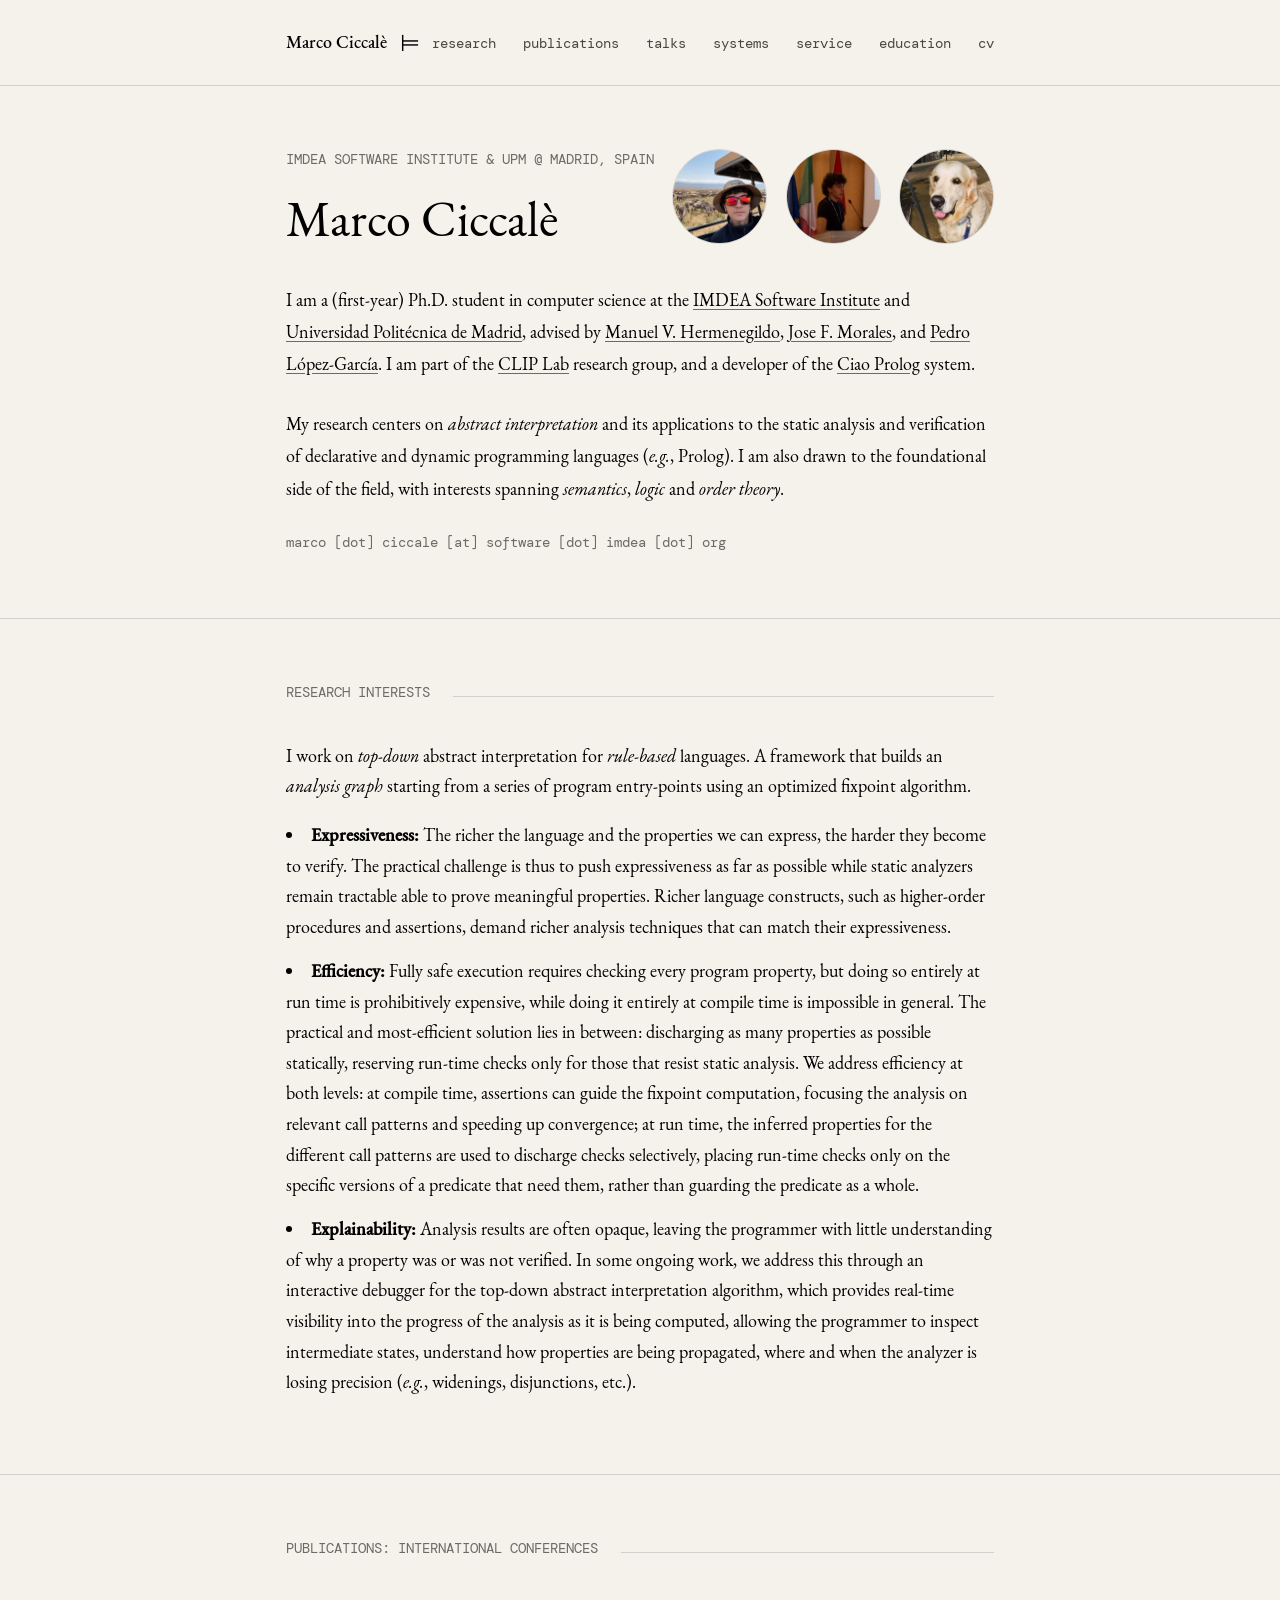
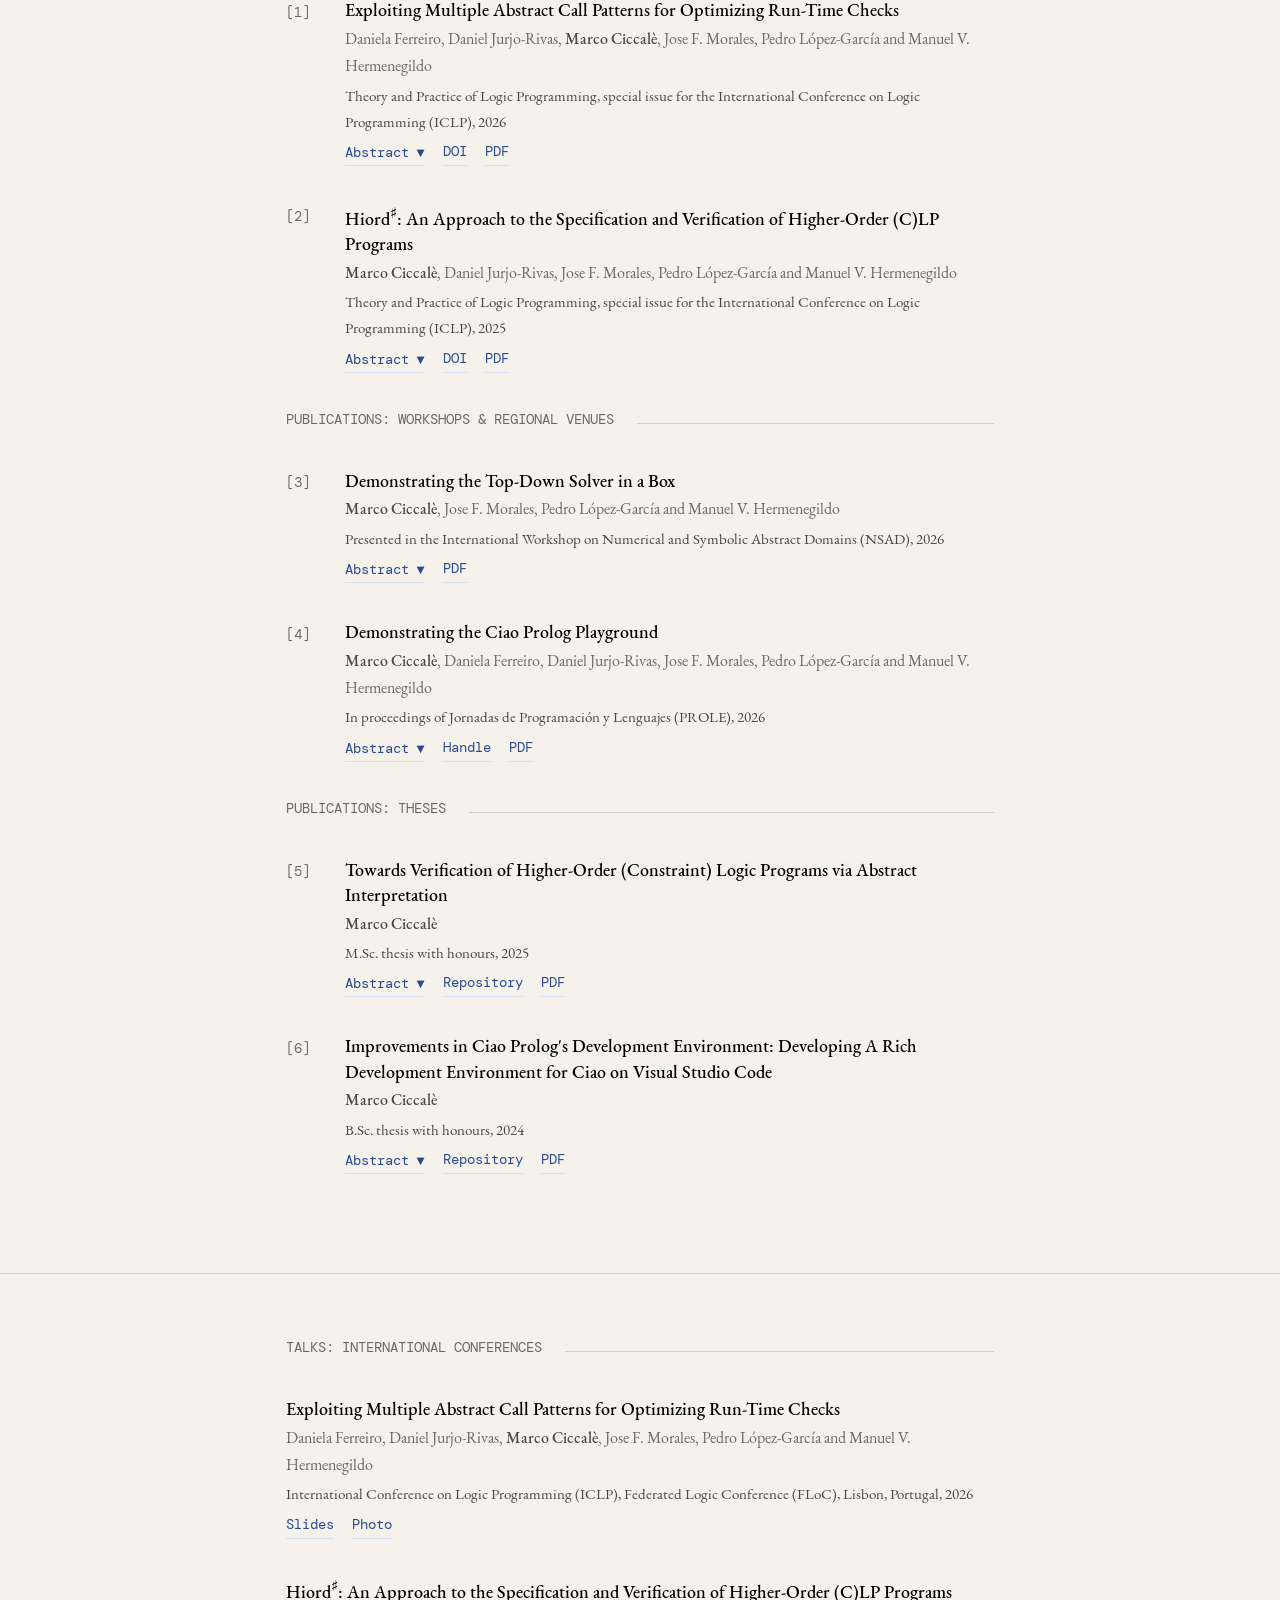
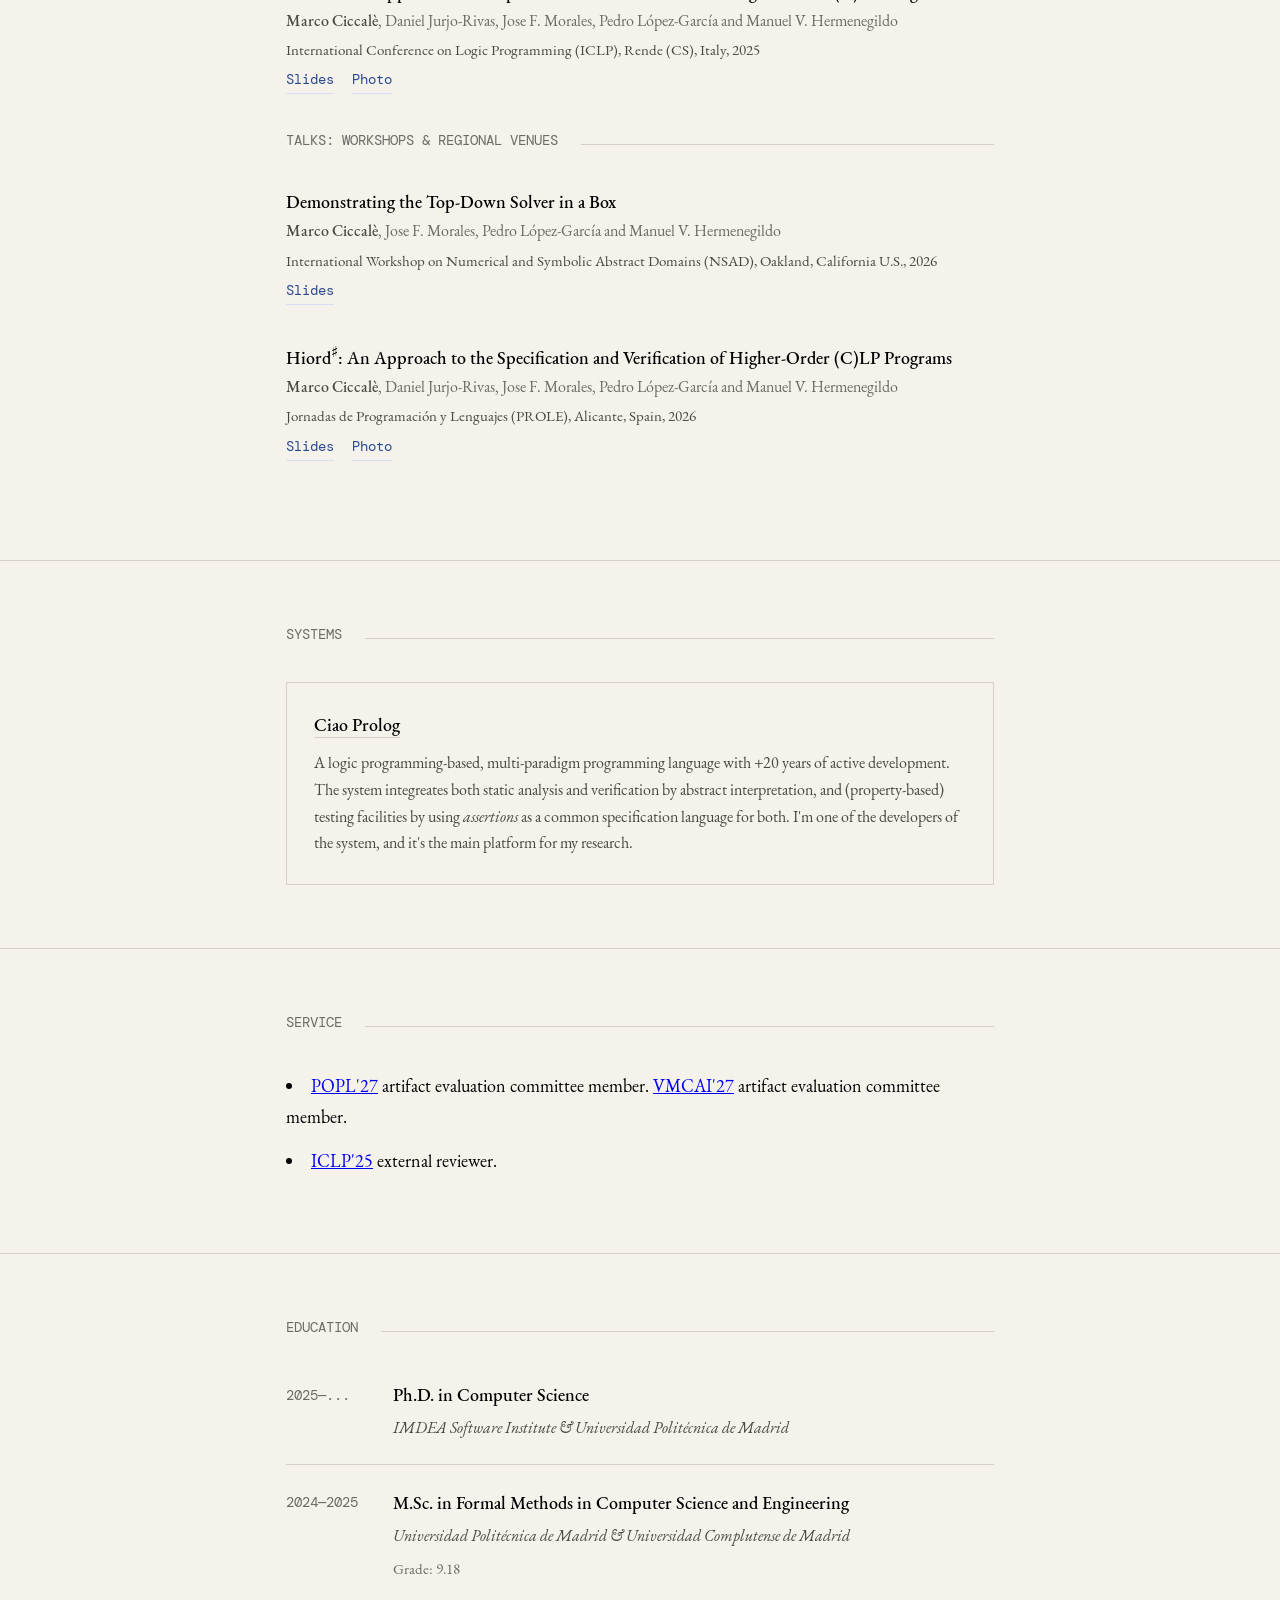
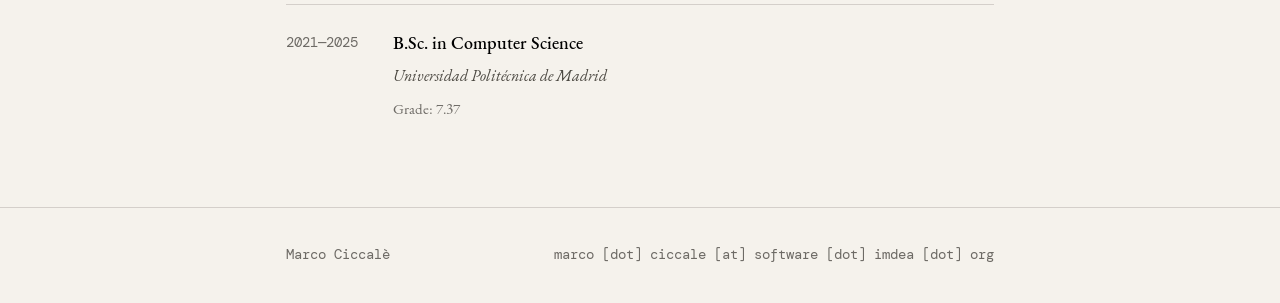
==== commit 34a1f8c6: "Layout: self-host the web fonts Serve EB Garamond (400, 500, 400 italic) and DM Mono (400) from font" ====
--- a/index.html
+++ b/index.html
@@ -4,9 +4,7 @@
 <head>
 <meta charset="UTF-8">
 <meta name="viewport" content="width=device-width, initial-scale=1.0">
-<link rel="preconnect" href="https://fonts.googleapis.com">
-<link rel="preconnect" href="https://fonts.gstatic.com" crossorigin>
-<link href="https://fonts.googleapis.com/css2?family=EB+Garamond:ital,wght@0,400;0,500;1,400&family=DM+Mono:wght@300;400&display=swap" rel="stylesheet">
+<link rel="preload" href="fonts/eb-garamond-regular.woff2" as="font" type="font/woff2" crossorigin>
 <link rel="stylesheet" type="text/css" href="style.css">
 <script src="script.js" defer></script>
 <title>Marco Ciccalè</title>
@@ -17,8 +15,7 @@
 <div class="container">
 <a href="./" class="nav-name">Marco Ciccalè</a>
 <span class="nav-mark" aria-hidden="true">&vDash;</span>
-<ul class="nav-links"><li><a href="#news">news</a></li>
-<li><a href="#research">research</a></li>
+<ul class="nav-links"><li><a href="#research">research</a></li>
 <li><a href="#publications">publications</a></li>
 <li><a href="#talks">talks</a></li>
 <li><a href="#systems">systems</a></li>
@@ -67,22 +64,6 @@
 </div>
 </div>
 </div>
-<section id="news"><div class="container">
-<div class="section-header">
-<h2 class="section-label">News</h2>
-<div class="section-rule"></div>
-</div>
-<ul class="news-list"><li class="news-item"><span class="news-date">2026</span>
-<span class="news-text">Joined the artifact evaluation committees of POPL'27 and VMCAI'27.</span></li>
-<li class="news-item"><span class="news-date">Oct 2026</span>
-<span class="news-text">Presented <em>Demonstrating the Top-Down Solver in a Box</em> at NSAD 2026 (SPLASH/ISSTA, Oakland).</span></li>
-<li class="news-item"><span class="news-date">Jul 2026</span>
-<span class="news-text">Presented our TPLP paper on exploiting multiple abstract call patterns to optimize run-time checks at ICLP 2026 (FLoC, Lisbon).</span></li>
-<li class="news-item"><span class="news-date">Jun 2026</span>
-<span class="news-text">Presented Hiord<sup>&sharp;</sup> at PROLE 2026 (Alicante).</span></li>
-<li class="news-item"><span class="news-date">Sep 2025</span>
-<span class="news-text">Presented Hiord<sup>&sharp;</sup> at ICLP 2025 (Rende), published in TPLP.</span></li></ul>
-</div></section>
 <section id="research"><div class="container">
 <div class="section-header">
 <h2 class="section-label">Research interests</h2>
--- a/style.css
+++ b/style.css
@@ -1,3 +1,25 @@
+/* -- Fonts (self-hosted, see fonts/README.md) -- */
+@font-face {
+  font-family: 'EB Garamond';
+  src: url('fonts/eb-garamond-regular.woff2') format('woff2');
+  font-weight: 400; font-style: normal; font-display: swap;
+}
+@font-face {
+  font-family: 'EB Garamond';
+  src: url('fonts/eb-garamond-medium.woff2') format('woff2');
+  font-weight: 500; font-style: normal; font-display: swap;
+}
+@font-face {
+  font-family: 'EB Garamond';
+  src: url('fonts/eb-garamond-italic.woff2') format('woff2');
+  font-weight: 400; font-style: italic; font-display: swap;
+}
+@font-face {
+  font-family: 'DM Mono';
+  src: url('fonts/dm-mono-regular.woff2') format('woff2');
+  font-weight: 400; font-style: normal; font-display: swap;
+}
+
 :root {
   --bg: #F5F2EC;
   --bg-card: #EFEBE2;
@@ -236,30 +258,6 @@
 p { margin-bottom: 1rem; }
 p:last-child { margin-bottom: 0; }
 
-/* Superscripts (e.g. Hiord&sharp;) should not stretch the line. */
-sup { line-height: 0; }
-
-/* -- News -- */
-.news-list { list-style: none; }
-
-.news-item {
-  display: grid;
-  grid-template-columns: 80px 1fr;
-  gap: 0 1.5rem;
-  margin-bottom: 0.6rem;
-}
-
-.news-date {
-  font-family: var(--mono);
-  font-size: 0.75rem;
-  color: var(--ink-3);
-  padding-top: 0.25rem;
-}
-
-@media (max-width: 620px) {
-  .news-item { grid-template-columns: 1fr; gap: 0; }
-}
-
 /* -- Tags -- */
 .tags {
   display: flex;
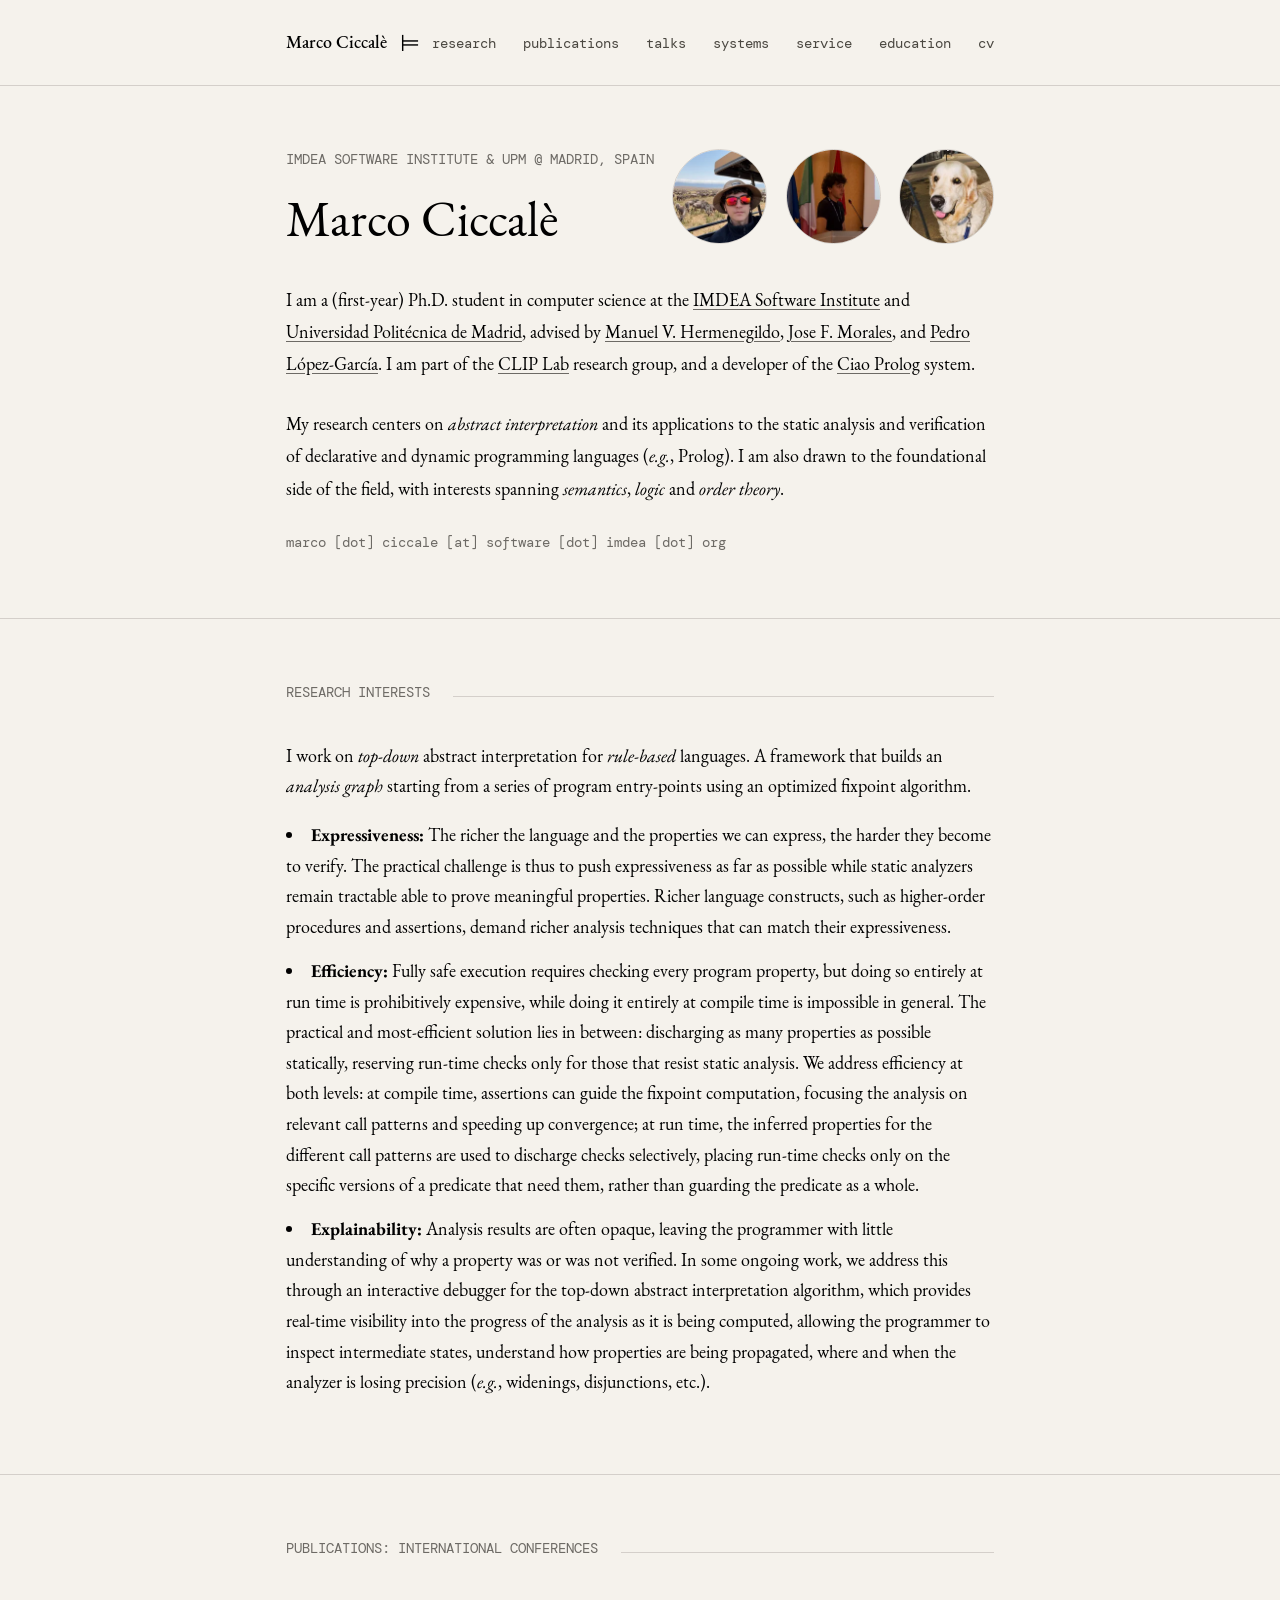
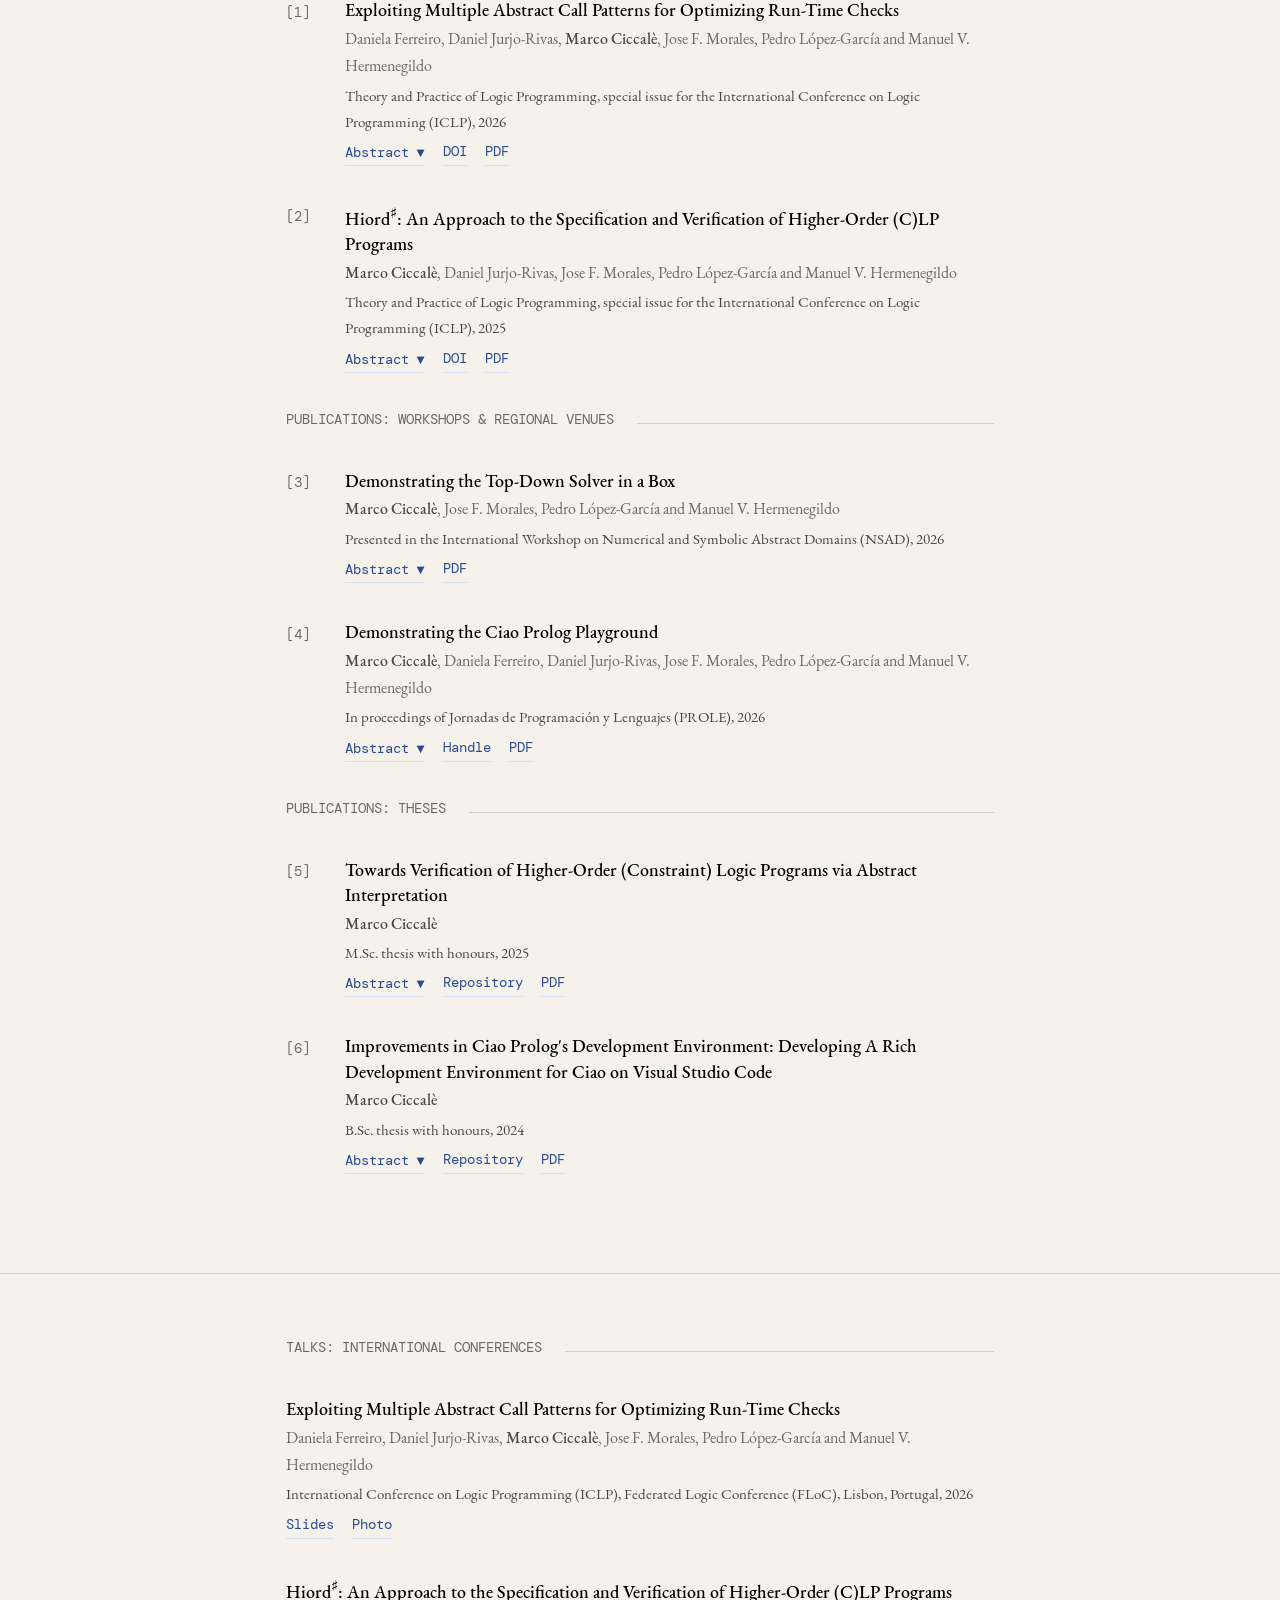
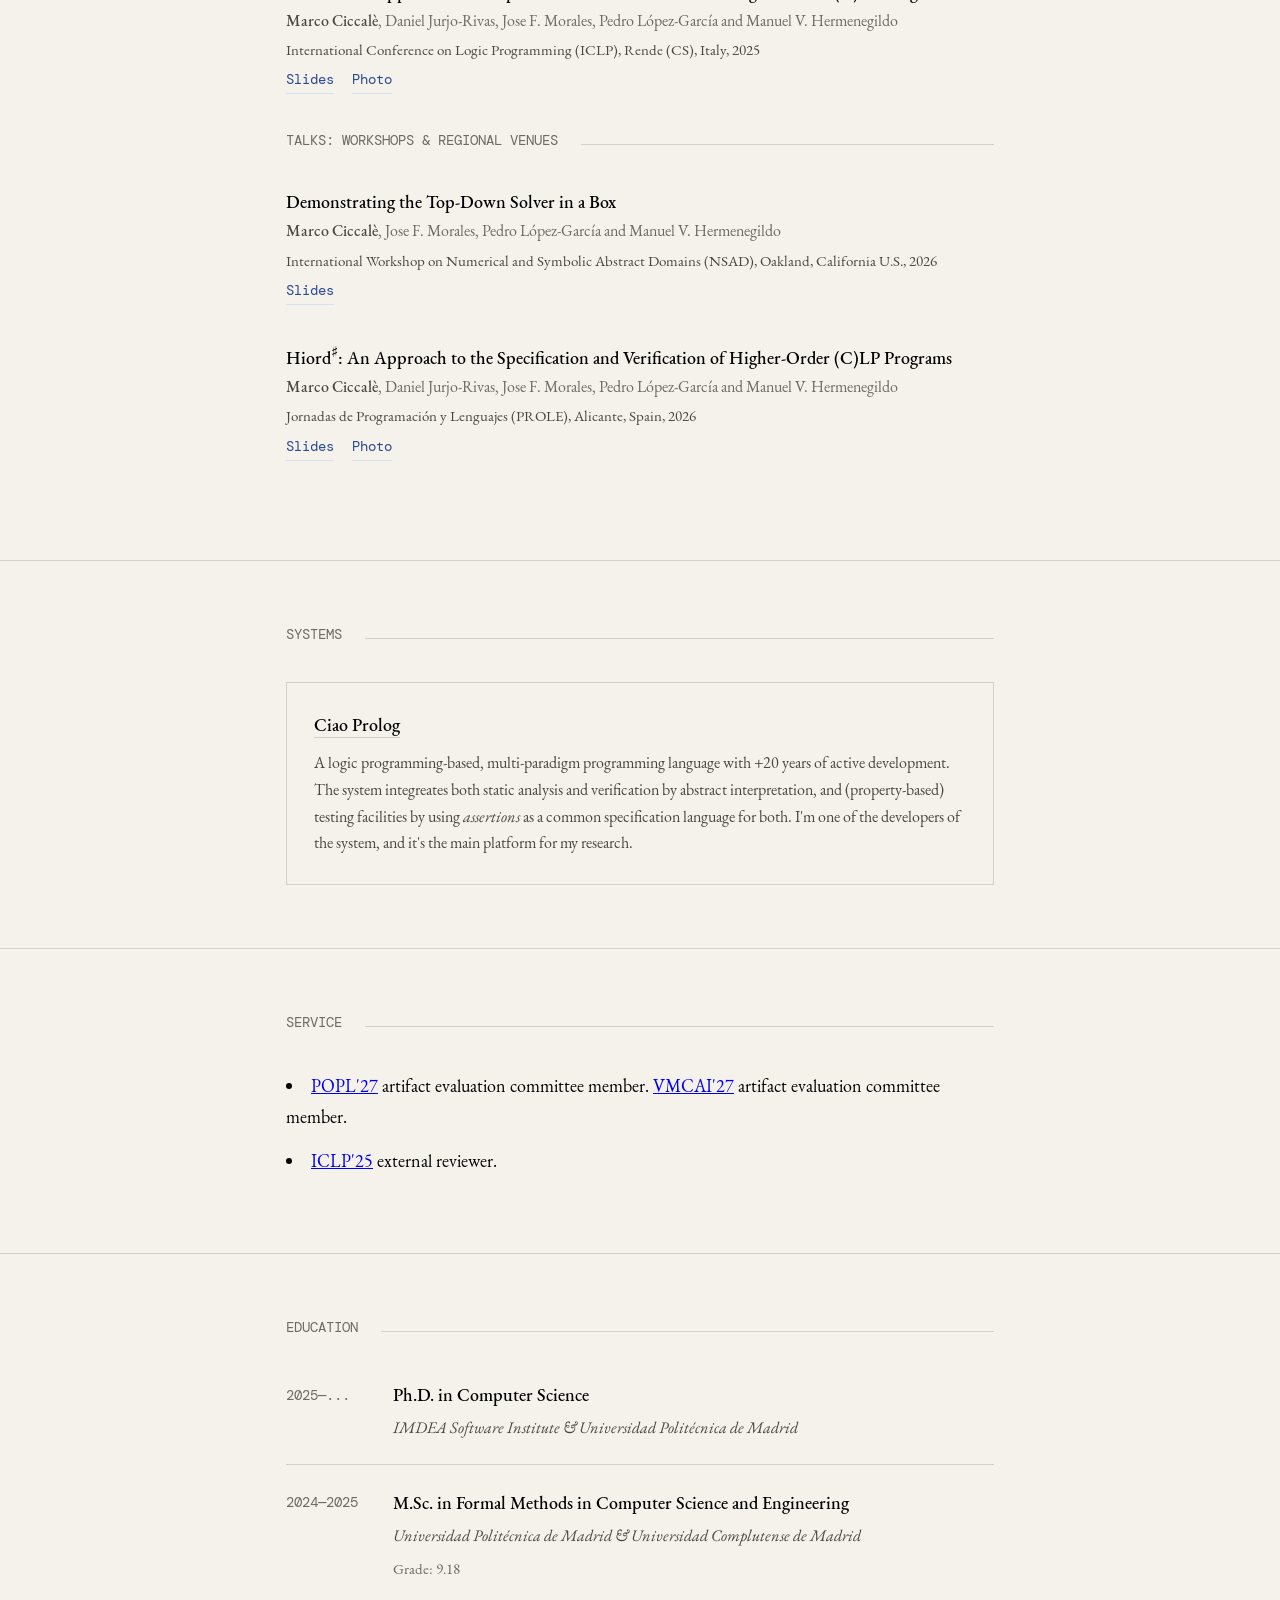
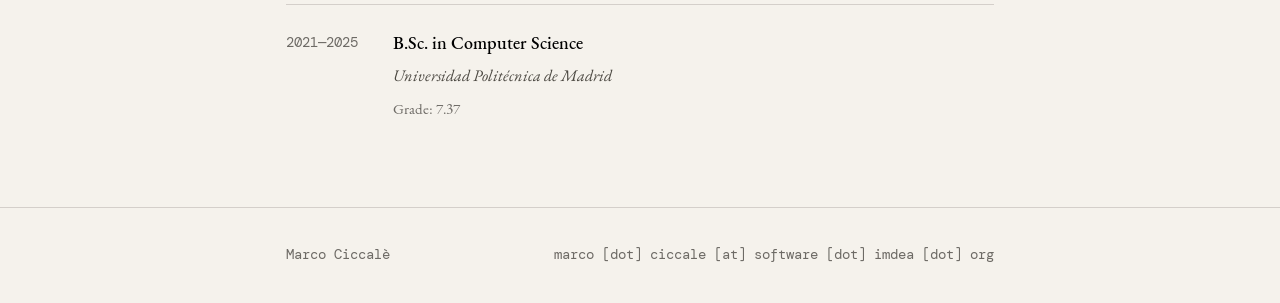
==== commit 44db7ff2: "Layout: page metadata and favicon Add a meta description, canonical URL, Open Graph/Twitter tags for" ====
--- a/index.html
+++ b/index.html
@@ -4,7 +4,19 @@
 <head>
 <meta charset="UTF-8">
 <meta name="viewport" content="width=device-width, initial-scale=1.0">
-<link rel="preload" href="fonts/eb-garamond-regular.woff2" as="font" type="font/woff2" crossorigin>
+<link rel="preconnect" href="https://fonts.googleapis.com">
+<link rel="preconnect" href="https://fonts.gstatic.com" crossorigin>
+<link href="https://fonts.googleapis.com/css2?family=EB+Garamond:ital,wght@0,400;0,500;1,400&family=DM+Mono:wght@300;400&display=swap" rel="stylesheet">
+<meta name="description" content="Marco Ciccalè is a Ph.D. student at the IMDEA Software Institute and Universidad Politécnica de Madrid working on abstract interpretation and static analysis of logic programs, and a developer of Ciao Prolog.">
+<link rel="canonical" href="https://mciccale.github.io/">
+<link rel="icon" href="favicon.svg" type="image/svg+xml">
+<meta property="og:type" content="profile">
+<meta property="og:title" content="Marco Ciccalè">
+<meta property="og:description" content="Marco Ciccalè is a Ph.D. student at the IMDEA Software Institute and Universidad Politécnica de Madrid working on abstract interpretation and static analysis of logic programs, and a developer of Ciao Prolog.">
+<meta property="og:url" content="https://mciccale.github.io/">
+<meta property="og:image" content="https://mciccale.github.io/assets/pfp-190.webp">
+<meta name="twitter:card" content="summary">
+<script type="application/ld+json">{"@context":"https://schema.org","@type":"Person","name":"Marco Ciccalè","url":"https://mciccale.github.io/","jobTitle":"Ph.D. student","affiliation":{"@type":"Organization","name":"IMDEA Software Institute","url":"https://software.imdea.org/"}}</script>
 <link rel="stylesheet" type="text/css" href="style.css">
 <script src="script.js" defer></script>
 <title>Marco Ciccalè</title>
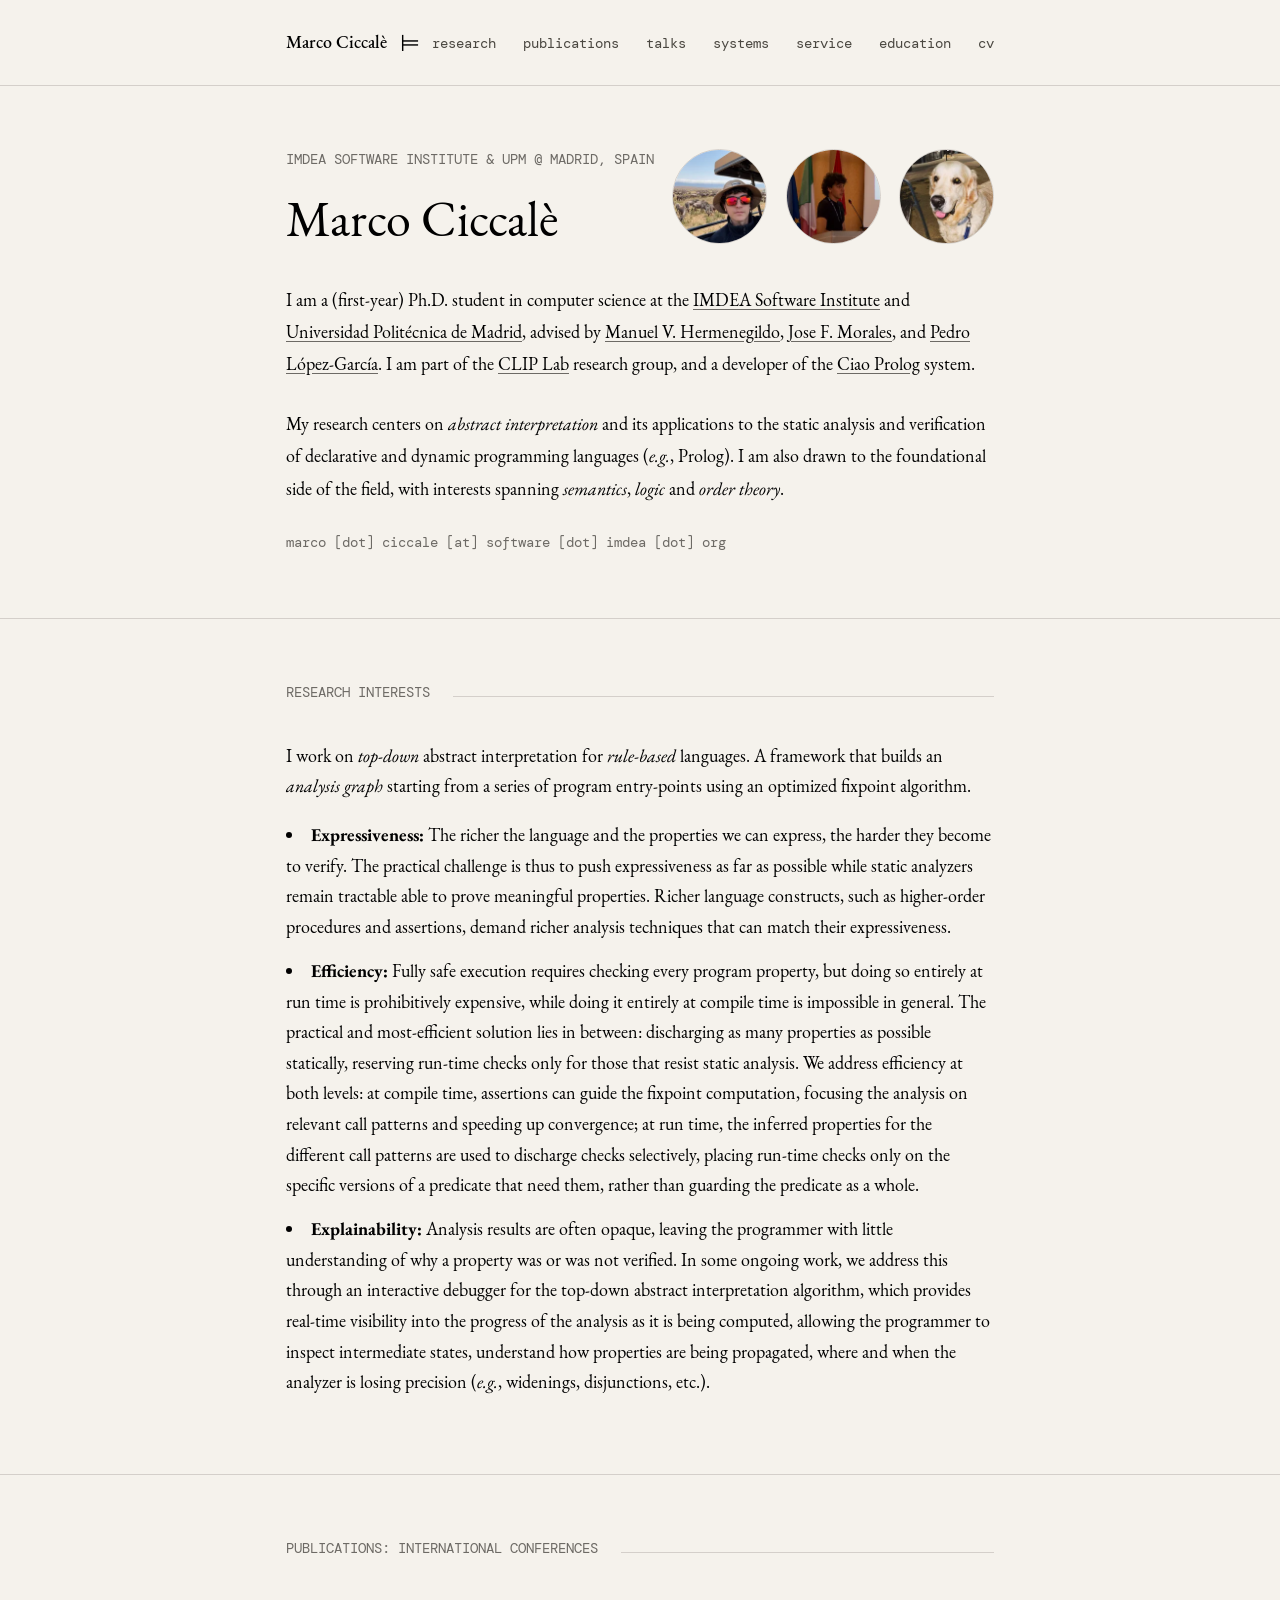
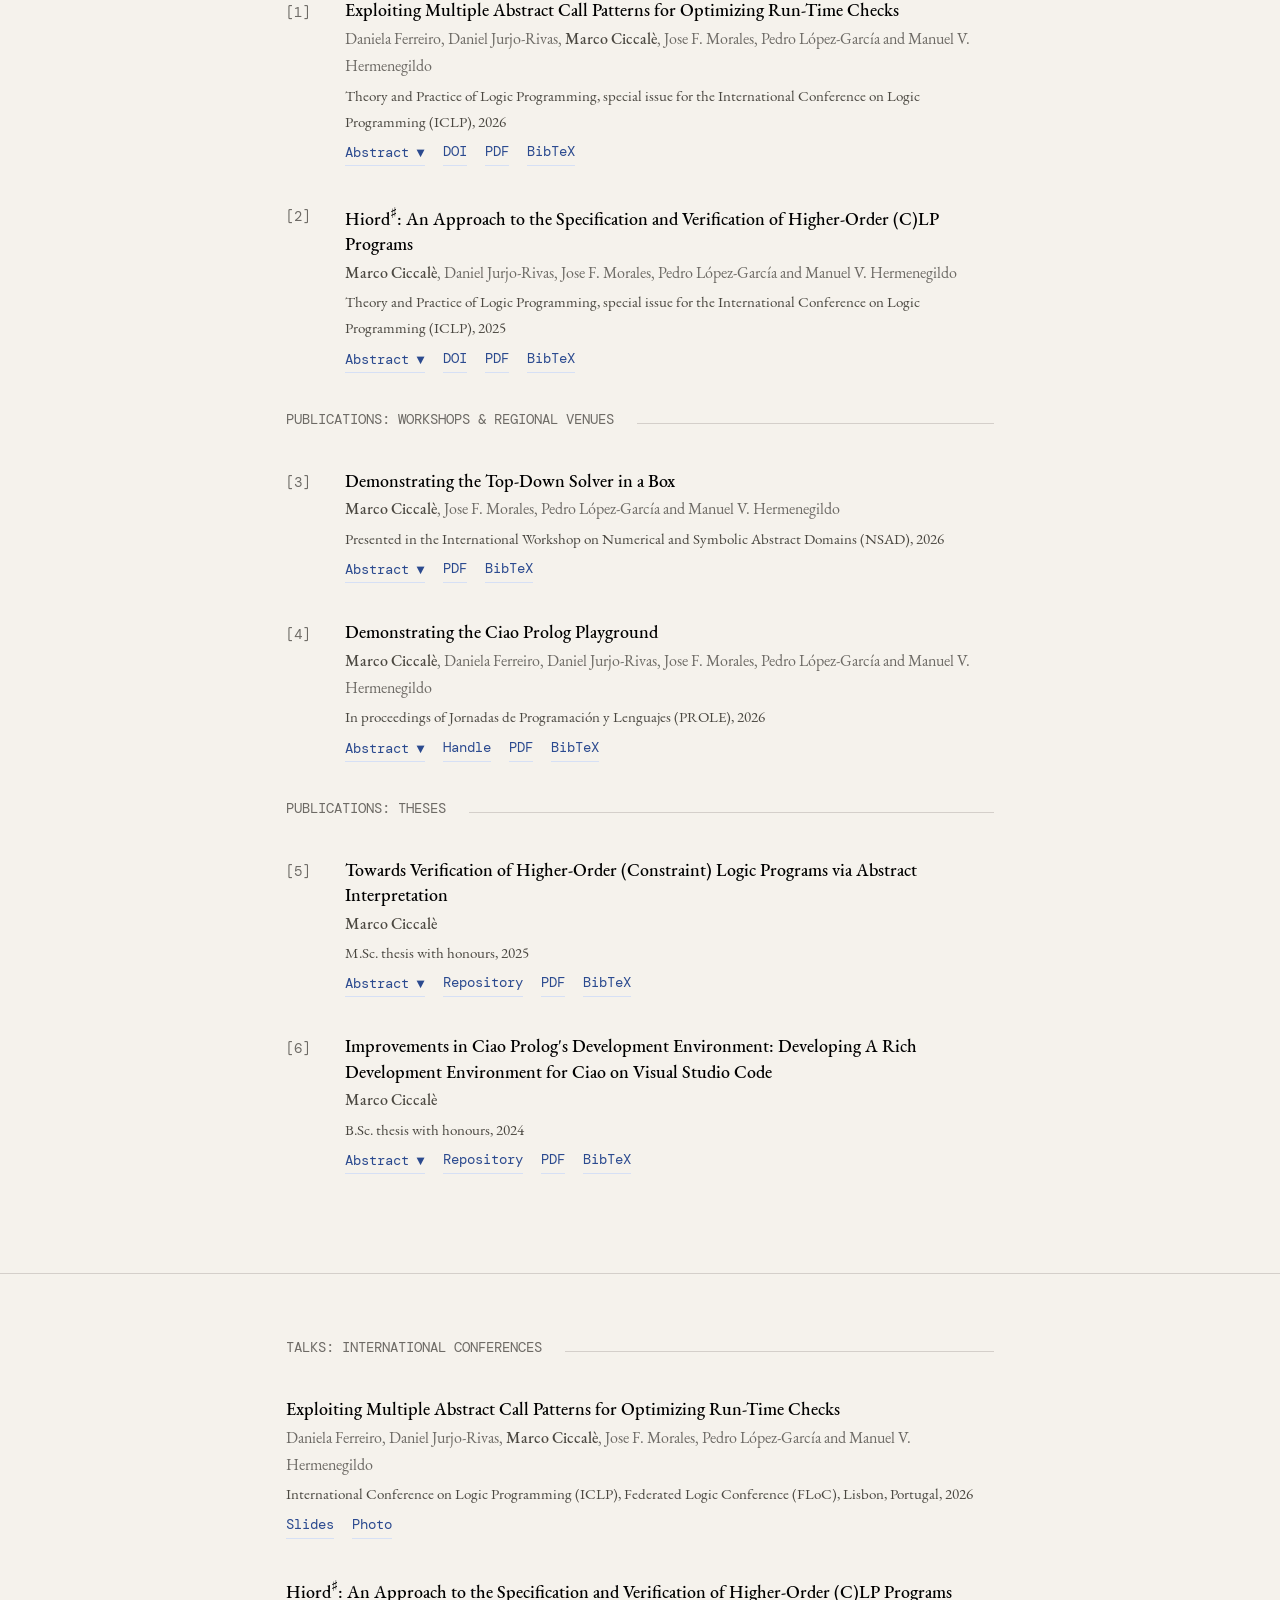
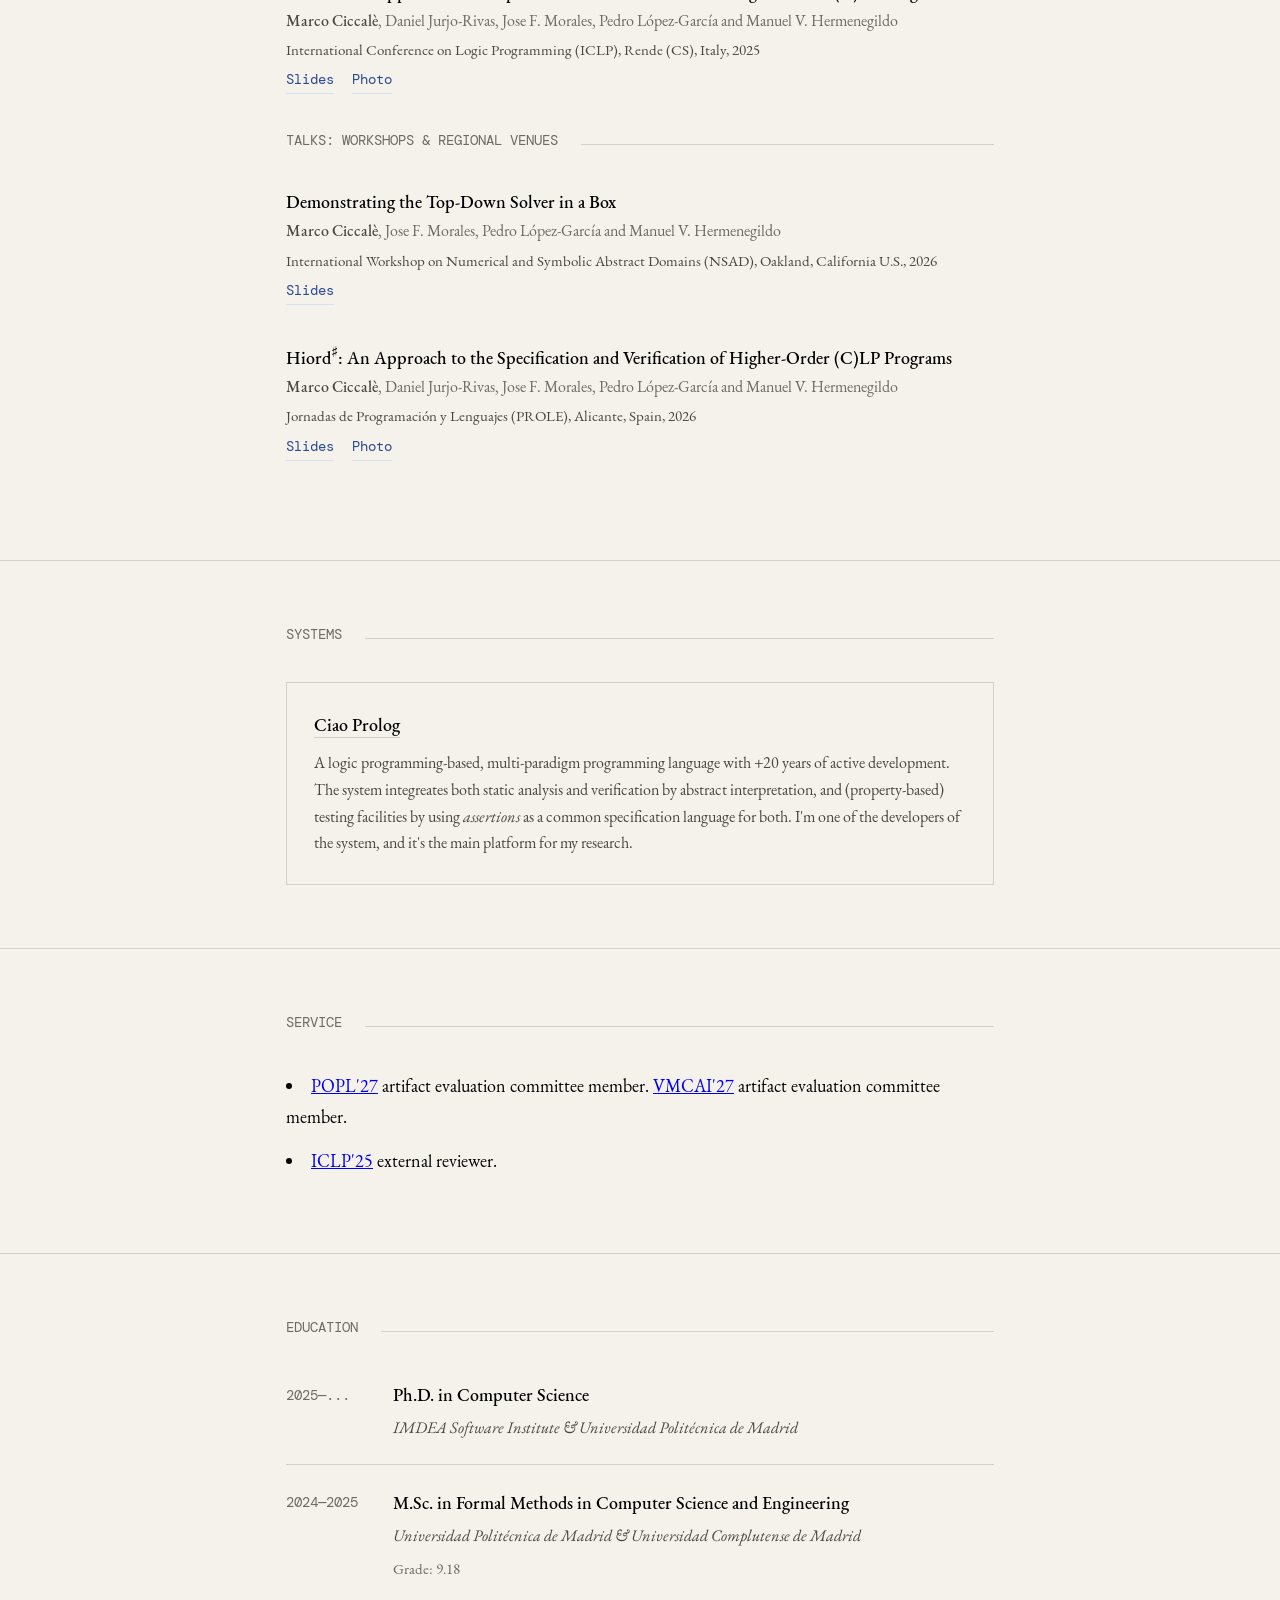
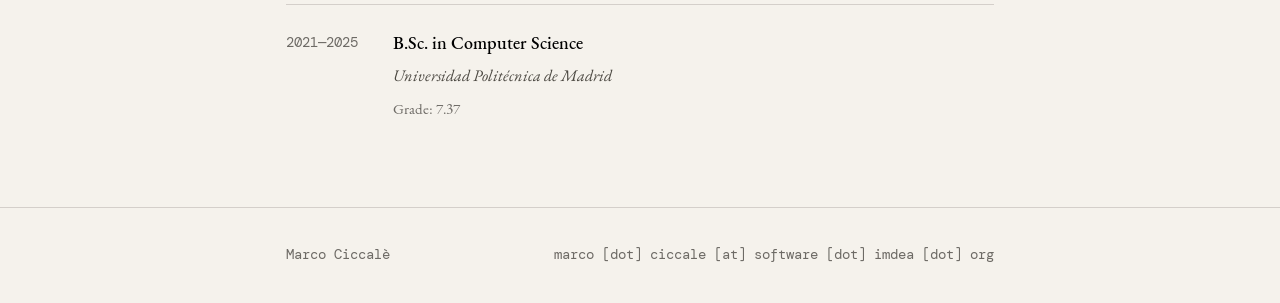
==== commit 2f00c714: "Add BibTeX entries for publications Publications with a bibtex(Type, Fields) property get a BibTeX l" ====
--- a/index.html
+++ b/index.html
@@ -7,16 +7,6 @@
 <link rel="preconnect" href="https://fonts.googleapis.com">
 <link rel="preconnect" href="https://fonts.gstatic.com" crossorigin>
 <link href="https://fonts.googleapis.com/css2?family=EB+Garamond:ital,wght@0,400;0,500;1,400&family=DM+Mono:wght@300;400&display=swap" rel="stylesheet">
-<meta name="description" content="Marco Ciccalè is a Ph.D. student at the IMDEA Software Institute and Universidad Politécnica de Madrid working on abstract interpretation and static analysis of logic programs, and a developer of Ciao Prolog.">
-<link rel="canonical" href="https://mciccale.github.io/">
-<link rel="icon" href="favicon.svg" type="image/svg+xml">
-<meta property="og:type" content="profile">
-<meta property="og:title" content="Marco Ciccalè">
-<meta property="og:description" content="Marco Ciccalè is a Ph.D. student at the IMDEA Software Institute and Universidad Politécnica de Madrid working on abstract interpretation and static analysis of logic programs, and a developer of Ciao Prolog.">
-<meta property="og:url" content="https://mciccale.github.io/">
-<meta property="og:image" content="https://mciccale.github.io/assets/pfp-190.webp">
-<meta name="twitter:card" content="summary">
-<script type="application/ld+json">{"@context":"https://schema.org","@type":"Person","name":"Marco Ciccalè","url":"https://mciccale.github.io/","jobTitle":"Ph.D. student","affiliation":{"@type":"Organization","name":"IMDEA Software Institute","url":"https://software.imdea.org/"}}</script>
 <link rel="stylesheet" type="text/css" href="style.css">
 <script src="script.js" defer></script>
 <title>Marco Ciccalè</title>
@@ -143,7 +133,8 @@
 <p class="pub-venue">Theory and Practice of Logic Programming, special issue for the International Conference on Logic Programming (ICLP), 2026</p>
 <div class="pub-links"><button type="button" class="abstract-toggle" aria-expanded="false" aria-controls="abstract-rtcheck_vers">Abstract<span class="visually-hidden"> of &ldquo;Exploiting Multiple Abstract Call Patterns for Optimizing Run-Time Checks&rdquo;</span></button>
 <a href="https://doi.org/10.1017/S1471068426100672">DOI<span class="visually-hidden"> of &ldquo;Exploiting Multiple Abstract Call Patterns for Optimizing Run-Time Checks&rdquo;</span></a>
-<a href="pdf/rtcheck-vers.pdf">PDF<span class="visually-hidden"> of &ldquo;Exploiting Multiple Abstract Call Patterns for Optimizing Run-Time Checks&rdquo;</span></a></div>
+<a href="pdf/rtcheck-vers.pdf">PDF<span class="visually-hidden"> of &ldquo;Exploiting Multiple Abstract Call Patterns for Optimizing Run-Time Checks&rdquo;</span></a>
+<a href="bib/rtcheck_vers.bib">BibTeX<span class="visually-hidden"> of &ldquo;Exploiting Multiple Abstract Call Patterns for Optimizing Run-Time Checks&rdquo;</span></a></div>
 <div class="pub-abstract" id="abstract-rtcheck_vers" hidden>
 <p>In strongly-typed languages, types are verified at compile time,
       while dynamically typed languages, such as Prolog, perform type
@@ -174,7 +165,8 @@
 <p class="pub-venue">Theory and Practice of Logic Programming, special issue for the International Conference on Logic Programming (ICLP), 2025</p>
 <div class="pub-links"><button type="button" class="abstract-toggle" aria-expanded="false" aria-controls="abstract-hiord_sharp">Abstract<span class="visually-hidden"> of &ldquo;Hiord<sup>&sharp;</sup>: An Approach to the Specification and Verification of Higher-Order (C)LP Programs&rdquo;</span></button>
 <a href="https://doi.org/10.1017/S147106842510015X">DOI<span class="visually-hidden"> of &ldquo;Hiord<sup>&sharp;</sup>: An Approach to the Specification and Verification of Higher-Order (C)LP Programs&rdquo;</span></a>
-<a href="pdf/hiord-sharp.pdf">PDF<span class="visually-hidden"> of &ldquo;Hiord<sup>&sharp;</sup>: An Approach to the Specification and Verification of Higher-Order (C)LP Programs&rdquo;</span></a></div>
+<a href="pdf/hiord-sharp.pdf">PDF<span class="visually-hidden"> of &ldquo;Hiord<sup>&sharp;</sup>: An Approach to the Specification and Verification of Higher-Order (C)LP Programs&rdquo;</span></a>
+<a href="bib/hiord_sharp.bib">BibTeX<span class="visually-hidden"> of &ldquo;Hiord<sup>&sharp;</sup>: An Approach to the Specification and Verification of Higher-Order (C)LP Programs&rdquo;</span></a></div>
 <div class="pub-abstract" id="abstract-hiord_sharp" hidden>
 <p>Higher-order constructs enable more expressive and concise code by
       allowing procedures to be parameterized by other procedures.
@@ -214,7 +206,8 @@
 <p class="pub-authors"><strong class="me">Marco Ciccalè</strong>, Jose F. Morales, Pedro López-García and Manuel V. Hermenegildo</p>
 <p class="pub-venue">Presented in the International Workshop on Numerical and Symbolic Abstract Domains (NSAD), 2026</p>
 <div class="pub-links"><button type="button" class="abstract-toggle" aria-expanded="false" aria-controls="abstract-absdbg_nsad">Abstract<span class="visually-hidden"> of &ldquo;Demonstrating the Top-Down Solver in a Box&rdquo;</span></button>
-<a href="pdf/absdbg-nsad.pdf">PDF<span class="visually-hidden"> of &ldquo;Demonstrating the Top-Down Solver in a Box&rdquo;</span></a></div>
+<a href="pdf/absdbg-nsad.pdf">PDF<span class="visually-hidden"> of &ldquo;Demonstrating the Top-Down Solver in a Box&rdquo;</span></a>
+<a href="bib/absdbg_nsad.bib">BibTeX<span class="visually-hidden"> of &ldquo;Demonstrating the Top-Down Solver in a Box&rdquo;</span></a></div>
 <div class="pub-abstract" id="abstract-absdbg_nsad" hidden>
 <p>The internal behavior of a static analyzer is often hard to inspect,
       and existing tools tend to be tailored to a specific analyzer or task.
@@ -235,7 +228,8 @@
 <p class="pub-venue">In proceedings of Jornadas de Programación y Lenguajes (PROLE), 2026</p>
 <div class="pub-links"><button type="button" class="abstract-toggle" aria-expanded="false" aria-controls="abstract-playground_prole">Abstract<span class="visually-hidden"> of &ldquo;Demonstrating the Ciao Prolog Playground&rdquo;</span></button>
 <a href="https://hdl.handle.net/11705/PROLE/2026/20">Handle<span class="visually-hidden"> of &ldquo;Demonstrating the Ciao Prolog Playground&rdquo;</span></a>
-<a href="pdf/ciao-playground-demo-prole.pdf">PDF<span class="visually-hidden"> of &ldquo;Demonstrating the Ciao Prolog Playground&rdquo;</span></a></div>
+<a href="pdf/ciao-playground-demo-prole.pdf">PDF<span class="visually-hidden"> of &ldquo;Demonstrating the Ciao Prolog Playground&rdquo;</span></a>
+<a href="bib/playground_prole.bib">BibTeX<span class="visually-hidden"> of &ldquo;Demonstrating the Ciao Prolog Playground&rdquo;</span></a></div>
 <div class="pub-abstract" id="abstract-playground_prole" hidden>
 <p>We propose a demonstration of the Ciao Prolog
       Playground and the Active Logic Documents (ALDs)
@@ -258,7 +252,8 @@
 <p class="pub-venue">M.Sc. thesis with honours, 2025</p>
 <div class="pub-links"><button type="button" class="abstract-toggle" aria-expanded="false" aria-controls="abstract-msc_thesis">Abstract<span class="visually-hidden"> of &ldquo;Towards Verification of Higher-Order (Constraint) Logic Programs via Abstract Interpretation&rdquo;</span></button>
 <a href="https://oa.upm.es/91841/">Repository<span class="visually-hidden"> of &ldquo;Towards Verification of Higher-Order (Constraint) Logic Programs via Abstract Interpretation&rdquo;</span></a>
-<a href="pdf/msc-thesis.pdf">PDF<span class="visually-hidden"> of &ldquo;Towards Verification of Higher-Order (Constraint) Logic Programs via Abstract Interpretation&rdquo;</span></a></div>
+<a href="pdf/msc-thesis.pdf">PDF<span class="visually-hidden"> of &ldquo;Towards Verification of Higher-Order (Constraint) Logic Programs via Abstract Interpretation&rdquo;</span></a>
+<a href="bib/msc_thesis.bib">BibTeX<span class="visually-hidden"> of &ldquo;Towards Verification of Higher-Order (Constraint) Logic Programs via Abstract Interpretation&rdquo;</span></a></div>
 <div class="pub-abstract" id="abstract-msc_thesis" hidden>
 <p>Higher-order constructs enable more expressive and
       concise code by allowing procedures to be
@@ -313,7 +308,8 @@
 <p class="pub-venue">B.Sc. thesis with honours, 2024</p>
 <div class="pub-links"><button type="button" class="abstract-toggle" aria-expanded="false" aria-controls="abstract-bsc_thesis">Abstract<span class="visually-hidden"> of &ldquo;Improvements in Ciao Prolog's Development Environment: Developing A Rich Development Environment for Ciao on Visual Studio Code&rdquo;</span></button>
 <a href="https://oa.upm.es/82571/">Repository<span class="visually-hidden"> of &ldquo;Improvements in Ciao Prolog's Development Environment: Developing A Rich Development Environment for Ciao on Visual Studio Code&rdquo;</span></a>
-<a href="pdf/bsc-thesis.pdf">PDF<span class="visually-hidden"> of &ldquo;Improvements in Ciao Prolog's Development Environment: Developing A Rich Development Environment for Ciao on Visual Studio Code&rdquo;</span></a></div>
+<a href="pdf/bsc-thesis.pdf">PDF<span class="visually-hidden"> of &ldquo;Improvements in Ciao Prolog's Development Environment: Developing A Rich Development Environment for Ciao on Visual Studio Code&rdquo;</span></a>
+<a href="bib/bsc_thesis.bib">BibTeX<span class="visually-hidden"> of &ldquo;Improvements in Ciao Prolog's Development Environment: Developing A Rich Development Environment for Ciao on Visual Studio Code&rdquo;</span></a></div>
 <div class="pub-abstract" id="abstract-bsc_thesis" hidden>
 <p>The software industry has consistently experienced rapid and transformative
       changes since its beginning. A significant aspect of this evolution lies in
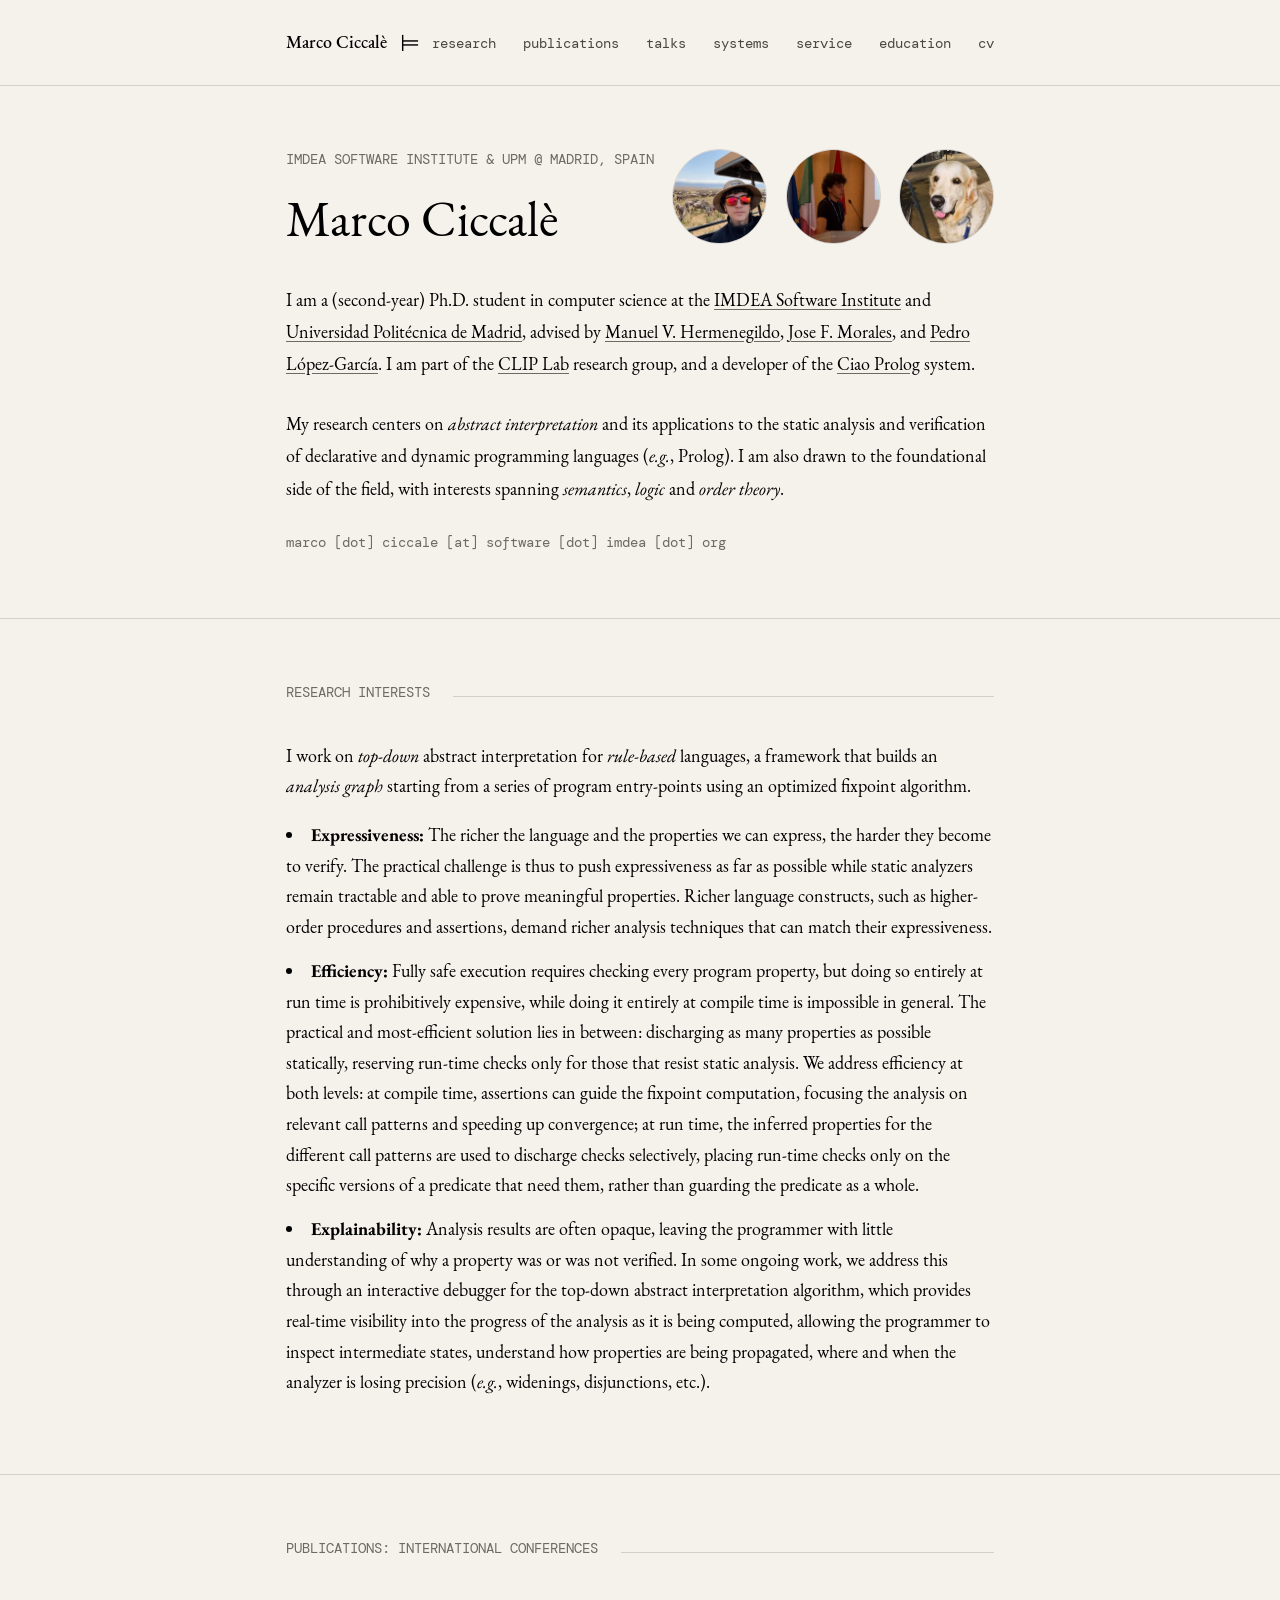
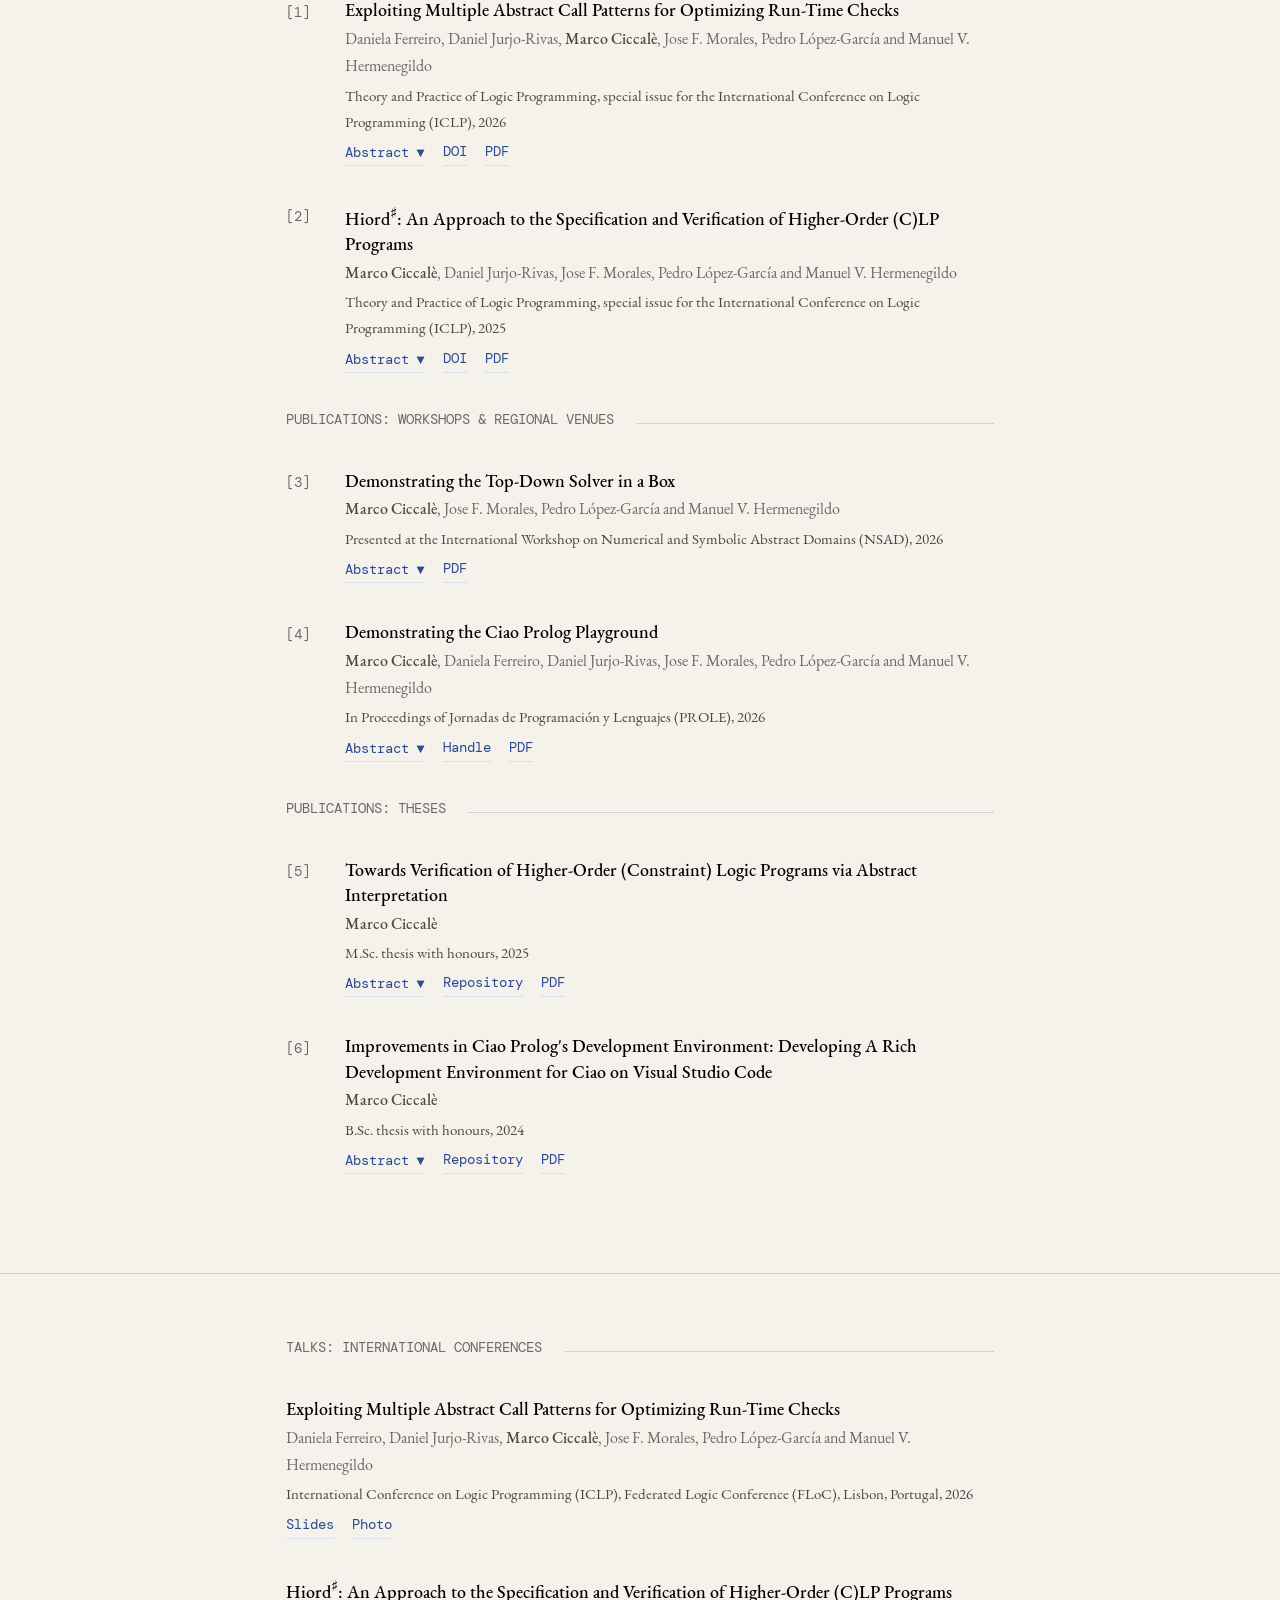
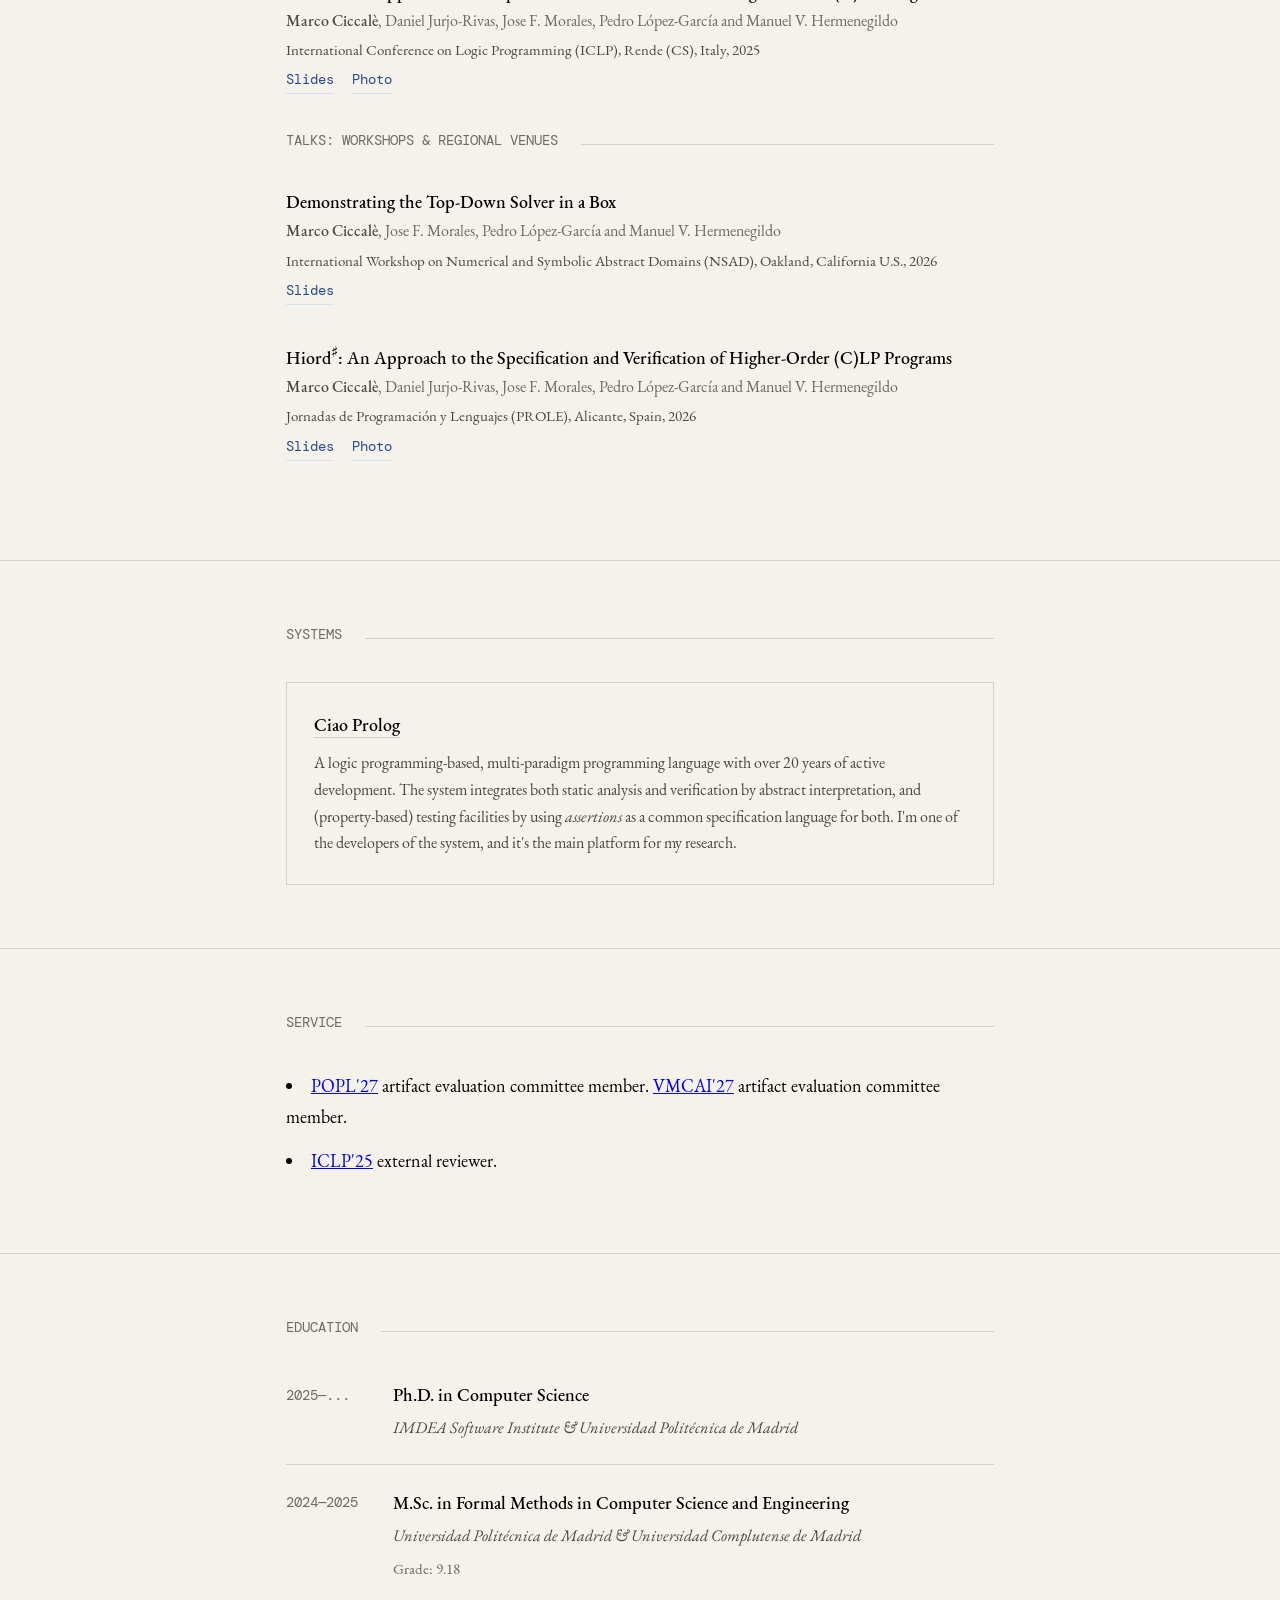
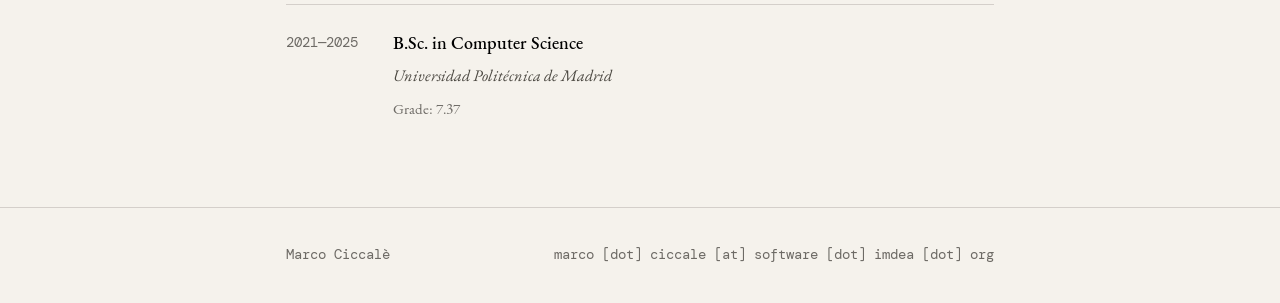
==== commit ced9ef01: "Content: typo fixes and a self-updating Ph.D. year - research: "tractable able" -> "tractable and ab" ====
--- a/index.html
+++ b/index.html
@@ -39,7 +39,7 @@
 <img id="avatar-3" class="avatar" src="assets/gru-190.webp" alt="Gru, a golden retriever, with his tongue out." width="95" height="95"></div>
 <div class="hero-bottom">
 <p class="hero-bio" style="margin-top:1.5rem">
-  I am a (first-year) Ph.D. student in computer science at the
+  I am a (second-year) Ph.D. student in computer science at the
   <a href="https://software.imdea.org/">IMDEA Software Institute</a>
   and
   <a href="https://www.upm.es/">Universidad Politécnica de Madrid</a>,
@@ -73,7 +73,7 @@
 </div>
 <p>
   I work on <em>top-down</em> abstract interpretation
-  for <em>rule-based</em> languages.  A framework that builds
+  for <em>rule-based</em> languages, a framework that builds
   an <em>analysis graph</em> starting from a series of program
   entry-points using an optimized fixpoint algorithm.
 </p>
@@ -83,7 +83,7 @@
     the properties we can express, the harder they become to
     verify.  The practical challenge is thus to push
     expressiveness as far as possible while static analyzers
-    remain tractable able to prove meaningful properties.
+    remain tractable and able to prove meaningful properties.
     Richer language constructs, such as higher-order procedures
     and assertions, demand richer analysis techniques that can
     match their expressiveness.
@@ -133,8 +133,7 @@
 <p class="pub-venue">Theory and Practice of Logic Programming, special issue for the International Conference on Logic Programming (ICLP), 2026</p>
 <div class="pub-links"><button type="button" class="abstract-toggle" aria-expanded="false" aria-controls="abstract-rtcheck_vers">Abstract<span class="visually-hidden"> of &ldquo;Exploiting Multiple Abstract Call Patterns for Optimizing Run-Time Checks&rdquo;</span></button>
 <a href="https://doi.org/10.1017/S1471068426100672">DOI<span class="visually-hidden"> of &ldquo;Exploiting Multiple Abstract Call Patterns for Optimizing Run-Time Checks&rdquo;</span></a>
-<a href="pdf/rtcheck-vers.pdf">PDF<span class="visually-hidden"> of &ldquo;Exploiting Multiple Abstract Call Patterns for Optimizing Run-Time Checks&rdquo;</span></a>
-<a href="bib/rtcheck_vers.bib">BibTeX<span class="visually-hidden"> of &ldquo;Exploiting Multiple Abstract Call Patterns for Optimizing Run-Time Checks&rdquo;</span></a></div>
+<a href="pdf/rtcheck-vers.pdf">PDF<span class="visually-hidden"> of &ldquo;Exploiting Multiple Abstract Call Patterns for Optimizing Run-Time Checks&rdquo;</span></a></div>
 <div class="pub-abstract" id="abstract-rtcheck_vers" hidden>
 <p>In strongly-typed languages, types are verified at compile time,
       while dynamically typed languages, such as Prolog, perform type
@@ -153,7 +152,7 @@
       number of properties that must be checked at run-time, thus
       minimizing the overhead.  Finally, we report on an implementation of
       our approach in the Ciao system and provide performance results
-      supporting that better results can be obtained</p>
+      supporting that better results can be obtained.</p>
 </div>
 </div>
 </li>
@@ -165,8 +164,7 @@
 <p class="pub-venue">Theory and Practice of Logic Programming, special issue for the International Conference on Logic Programming (ICLP), 2025</p>
 <div class="pub-links"><button type="button" class="abstract-toggle" aria-expanded="false" aria-controls="abstract-hiord_sharp">Abstract<span class="visually-hidden"> of &ldquo;Hiord<sup>&sharp;</sup>: An Approach to the Specification and Verification of Higher-Order (C)LP Programs&rdquo;</span></button>
 <a href="https://doi.org/10.1017/S147106842510015X">DOI<span class="visually-hidden"> of &ldquo;Hiord<sup>&sharp;</sup>: An Approach to the Specification and Verification of Higher-Order (C)LP Programs&rdquo;</span></a>
-<a href="pdf/hiord-sharp.pdf">PDF<span class="visually-hidden"> of &ldquo;Hiord<sup>&sharp;</sup>: An Approach to the Specification and Verification of Higher-Order (C)LP Programs&rdquo;</span></a>
-<a href="bib/hiord_sharp.bib">BibTeX<span class="visually-hidden"> of &ldquo;Hiord<sup>&sharp;</sup>: An Approach to the Specification and Verification of Higher-Order (C)LP Programs&rdquo;</span></a></div>
+<a href="pdf/hiord-sharp.pdf">PDF<span class="visually-hidden"> of &ldquo;Hiord<sup>&sharp;</sup>: An Approach to the Specification and Verification of Higher-Order (C)LP Programs&rdquo;</span></a></div>
 <div class="pub-abstract" id="abstract-hiord_sharp" hidden>
 <p>Higher-order constructs enable more expressive and concise code by
       allowing procedures to be parameterized by other procedures.
@@ -204,10 +202,9 @@
 <div class="pub-body">
 <h3 class="pub-title">Demonstrating the Top-Down Solver in a Box</h3>
 <p class="pub-authors"><strong class="me">Marco Ciccalè</strong>, Jose F. Morales, Pedro López-García and Manuel V. Hermenegildo</p>
-<p class="pub-venue">Presented in the International Workshop on Numerical and Symbolic Abstract Domains (NSAD), 2026</p>
+<p class="pub-venue">Presented at the International Workshop on Numerical and Symbolic Abstract Domains (NSAD), 2026</p>
 <div class="pub-links"><button type="button" class="abstract-toggle" aria-expanded="false" aria-controls="abstract-absdbg_nsad">Abstract<span class="visually-hidden"> of &ldquo;Demonstrating the Top-Down Solver in a Box&rdquo;</span></button>
-<a href="pdf/absdbg-nsad.pdf">PDF<span class="visually-hidden"> of &ldquo;Demonstrating the Top-Down Solver in a Box&rdquo;</span></a>
-<a href="bib/absdbg_nsad.bib">BibTeX<span class="visually-hidden"> of &ldquo;Demonstrating the Top-Down Solver in a Box&rdquo;</span></a></div>
+<a href="pdf/absdbg-nsad.pdf">PDF<span class="visually-hidden"> of &ldquo;Demonstrating the Top-Down Solver in a Box&rdquo;</span></a></div>
 <div class="pub-abstract" id="abstract-absdbg_nsad" hidden>
 <p>The internal behavior of a static analyzer is often hard to inspect,
       and existing tools tend to be tailored to a specific analyzer or task.
@@ -225,11 +222,10 @@
 <div class="pub-body">
 <h3 class="pub-title">Demonstrating the Ciao Prolog Playground</h3>
 <p class="pub-authors"><strong class="me">Marco Ciccalè</strong>, Daniela Ferreiro, Daniel Jurjo-Rivas, Jose F. Morales, Pedro López-García and Manuel V. Hermenegildo</p>
-<p class="pub-venue">In proceedings of Jornadas de Programación y Lenguajes (PROLE), 2026</p>
+<p class="pub-venue">In Proceedings of Jornadas de Programación y Lenguajes (PROLE), 2026</p>
 <div class="pub-links"><button type="button" class="abstract-toggle" aria-expanded="false" aria-controls="abstract-playground_prole">Abstract<span class="visually-hidden"> of &ldquo;Demonstrating the Ciao Prolog Playground&rdquo;</span></button>
 <a href="https://hdl.handle.net/11705/PROLE/2026/20">Handle<span class="visually-hidden"> of &ldquo;Demonstrating the Ciao Prolog Playground&rdquo;</span></a>
-<a href="pdf/ciao-playground-demo-prole.pdf">PDF<span class="visually-hidden"> of &ldquo;Demonstrating the Ciao Prolog Playground&rdquo;</span></a>
-<a href="bib/playground_prole.bib">BibTeX<span class="visually-hidden"> of &ldquo;Demonstrating the Ciao Prolog Playground&rdquo;</span></a></div>
+<a href="pdf/ciao-playground-demo-prole.pdf">PDF<span class="visually-hidden"> of &ldquo;Demonstrating the Ciao Prolog Playground&rdquo;</span></a></div>
 <div class="pub-abstract" id="abstract-playground_prole" hidden>
 <p>We propose a demonstration of the Ciao Prolog
       Playground and the Active Logic Documents (ALDs)
@@ -252,8 +248,7 @@
 <p class="pub-venue">M.Sc. thesis with honours, 2025</p>
 <div class="pub-links"><button type="button" class="abstract-toggle" aria-expanded="false" aria-controls="abstract-msc_thesis">Abstract<span class="visually-hidden"> of &ldquo;Towards Verification of Higher-Order (Constraint) Logic Programs via Abstract Interpretation&rdquo;</span></button>
 <a href="https://oa.upm.es/91841/">Repository<span class="visually-hidden"> of &ldquo;Towards Verification of Higher-Order (Constraint) Logic Programs via Abstract Interpretation&rdquo;</span></a>
-<a href="pdf/msc-thesis.pdf">PDF<span class="visually-hidden"> of &ldquo;Towards Verification of Higher-Order (Constraint) Logic Programs via Abstract Interpretation&rdquo;</span></a>
-<a href="bib/msc_thesis.bib">BibTeX<span class="visually-hidden"> of &ldquo;Towards Verification of Higher-Order (Constraint) Logic Programs via Abstract Interpretation&rdquo;</span></a></div>
+<a href="pdf/msc-thesis.pdf">PDF<span class="visually-hidden"> of &ldquo;Towards Verification of Higher-Order (Constraint) Logic Programs via Abstract Interpretation&rdquo;</span></a></div>
 <div class="pub-abstract" id="abstract-msc_thesis" hidden>
 <p>Higher-order constructs enable more expressive and
       concise code by allowing procedures to be
@@ -308,8 +303,7 @@
 <p class="pub-venue">B.Sc. thesis with honours, 2024</p>
 <div class="pub-links"><button type="button" class="abstract-toggle" aria-expanded="false" aria-controls="abstract-bsc_thesis">Abstract<span class="visually-hidden"> of &ldquo;Improvements in Ciao Prolog's Development Environment: Developing A Rich Development Environment for Ciao on Visual Studio Code&rdquo;</span></button>
 <a href="https://oa.upm.es/82571/">Repository<span class="visually-hidden"> of &ldquo;Improvements in Ciao Prolog's Development Environment: Developing A Rich Development Environment for Ciao on Visual Studio Code&rdquo;</span></a>
-<a href="pdf/bsc-thesis.pdf">PDF<span class="visually-hidden"> of &ldquo;Improvements in Ciao Prolog's Development Environment: Developing A Rich Development Environment for Ciao on Visual Studio Code&rdquo;</span></a>
-<a href="bib/bsc_thesis.bib">BibTeX<span class="visually-hidden"> of &ldquo;Improvements in Ciao Prolog's Development Environment: Developing A Rich Development Environment for Ciao on Visual Studio Code&rdquo;</span></a></div>
+<a href="pdf/bsc-thesis.pdf">PDF<span class="visually-hidden"> of &ldquo;Improvements in Ciao Prolog's Development Environment: Developing A Rich Development Environment for Ciao on Visual Studio Code&rdquo;</span></a></div>
 <div class="pub-abstract" id="abstract-bsc_thesis" hidden>
 <p>The software industry has consistently experienced rapid and transformative
       changes since its beginning. A significant aspect of this evolution lies in
@@ -387,8 +381,8 @@
 <div class="proj-grid"><div class="proj-card">
 <p class="proj-name"><a href="https://ciao-lang.org/">Ciao Prolog</a></p>
 <p class="proj-desc">A logic programming-based, multi-paradigm programming
-     language with +20 years of active development.  The system
-     integreates both static analysis and verification by
+     language with over 20 years of active development.  The system
+     integrates both static analysis and verification by
      abstract interpretation, and (property-based) testing
      facilities by using <em>assertions</em> as a common
      specification language for both.  I'm one of the
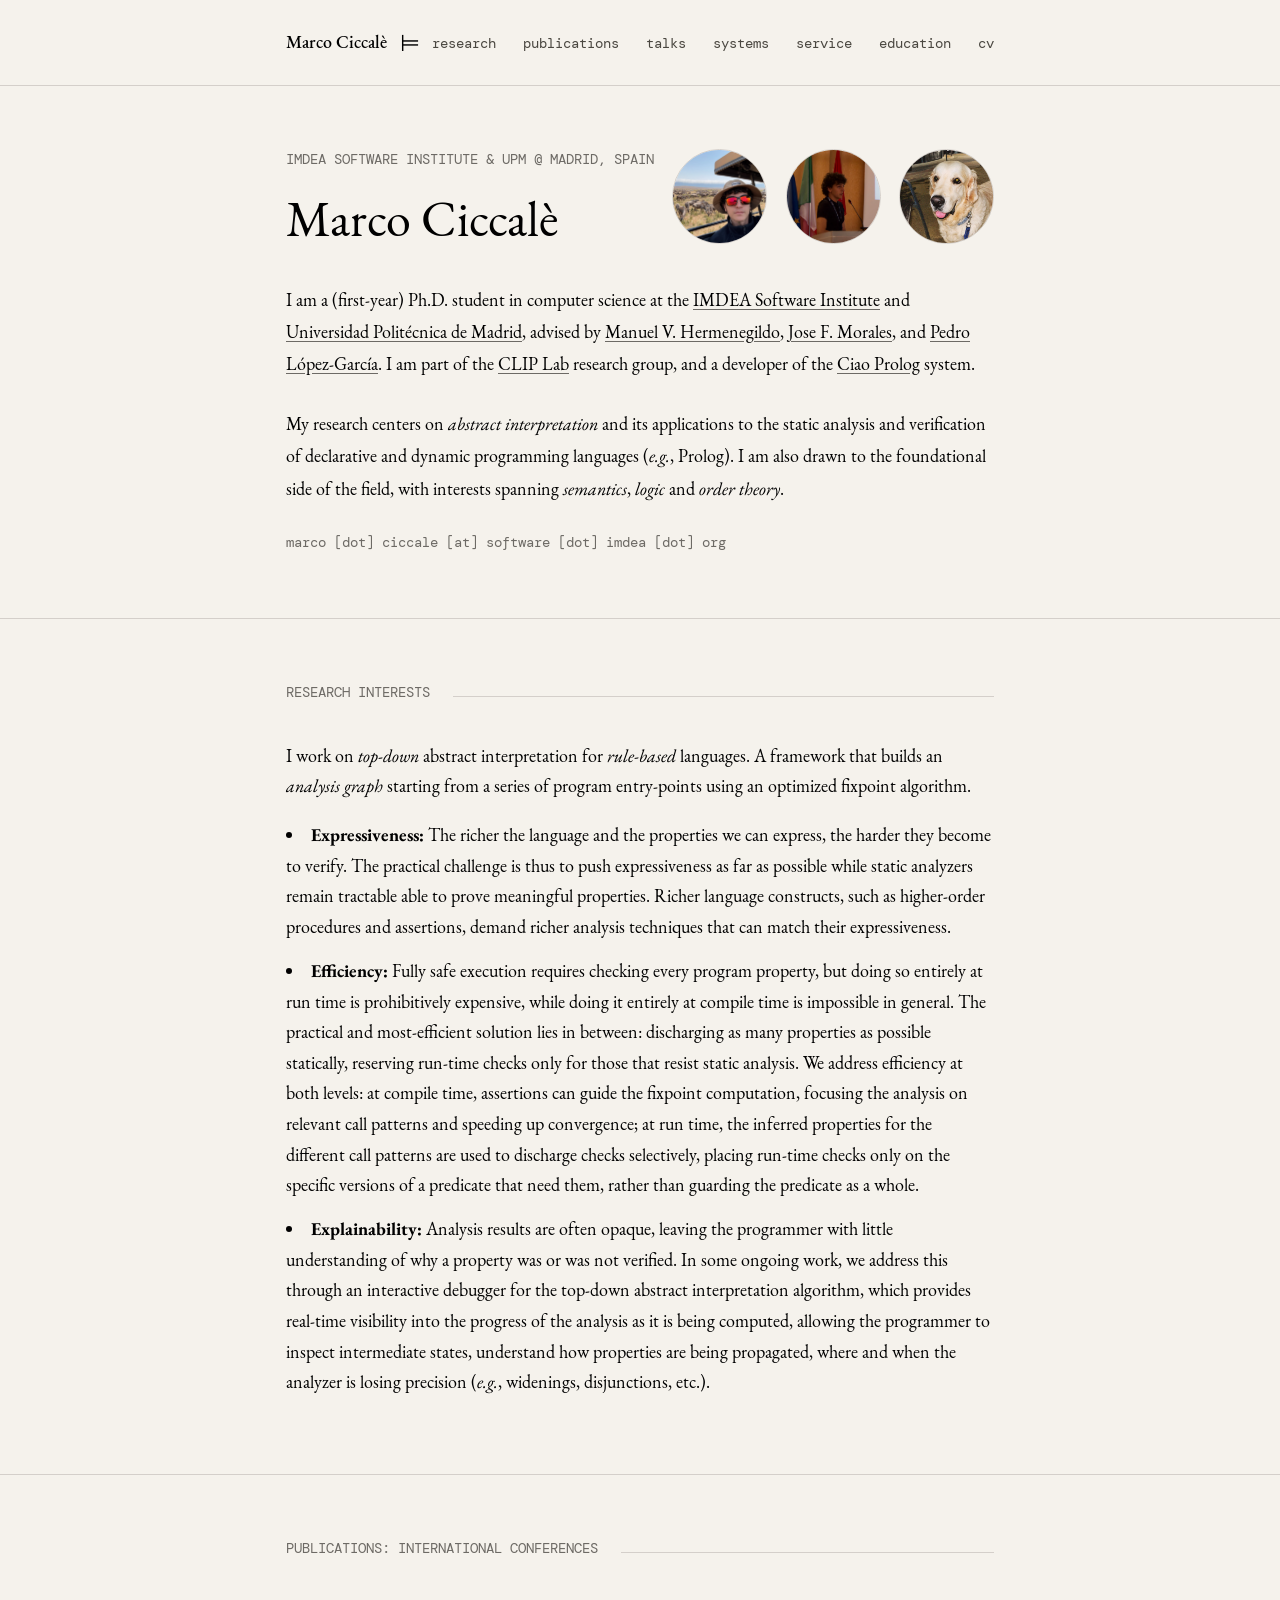
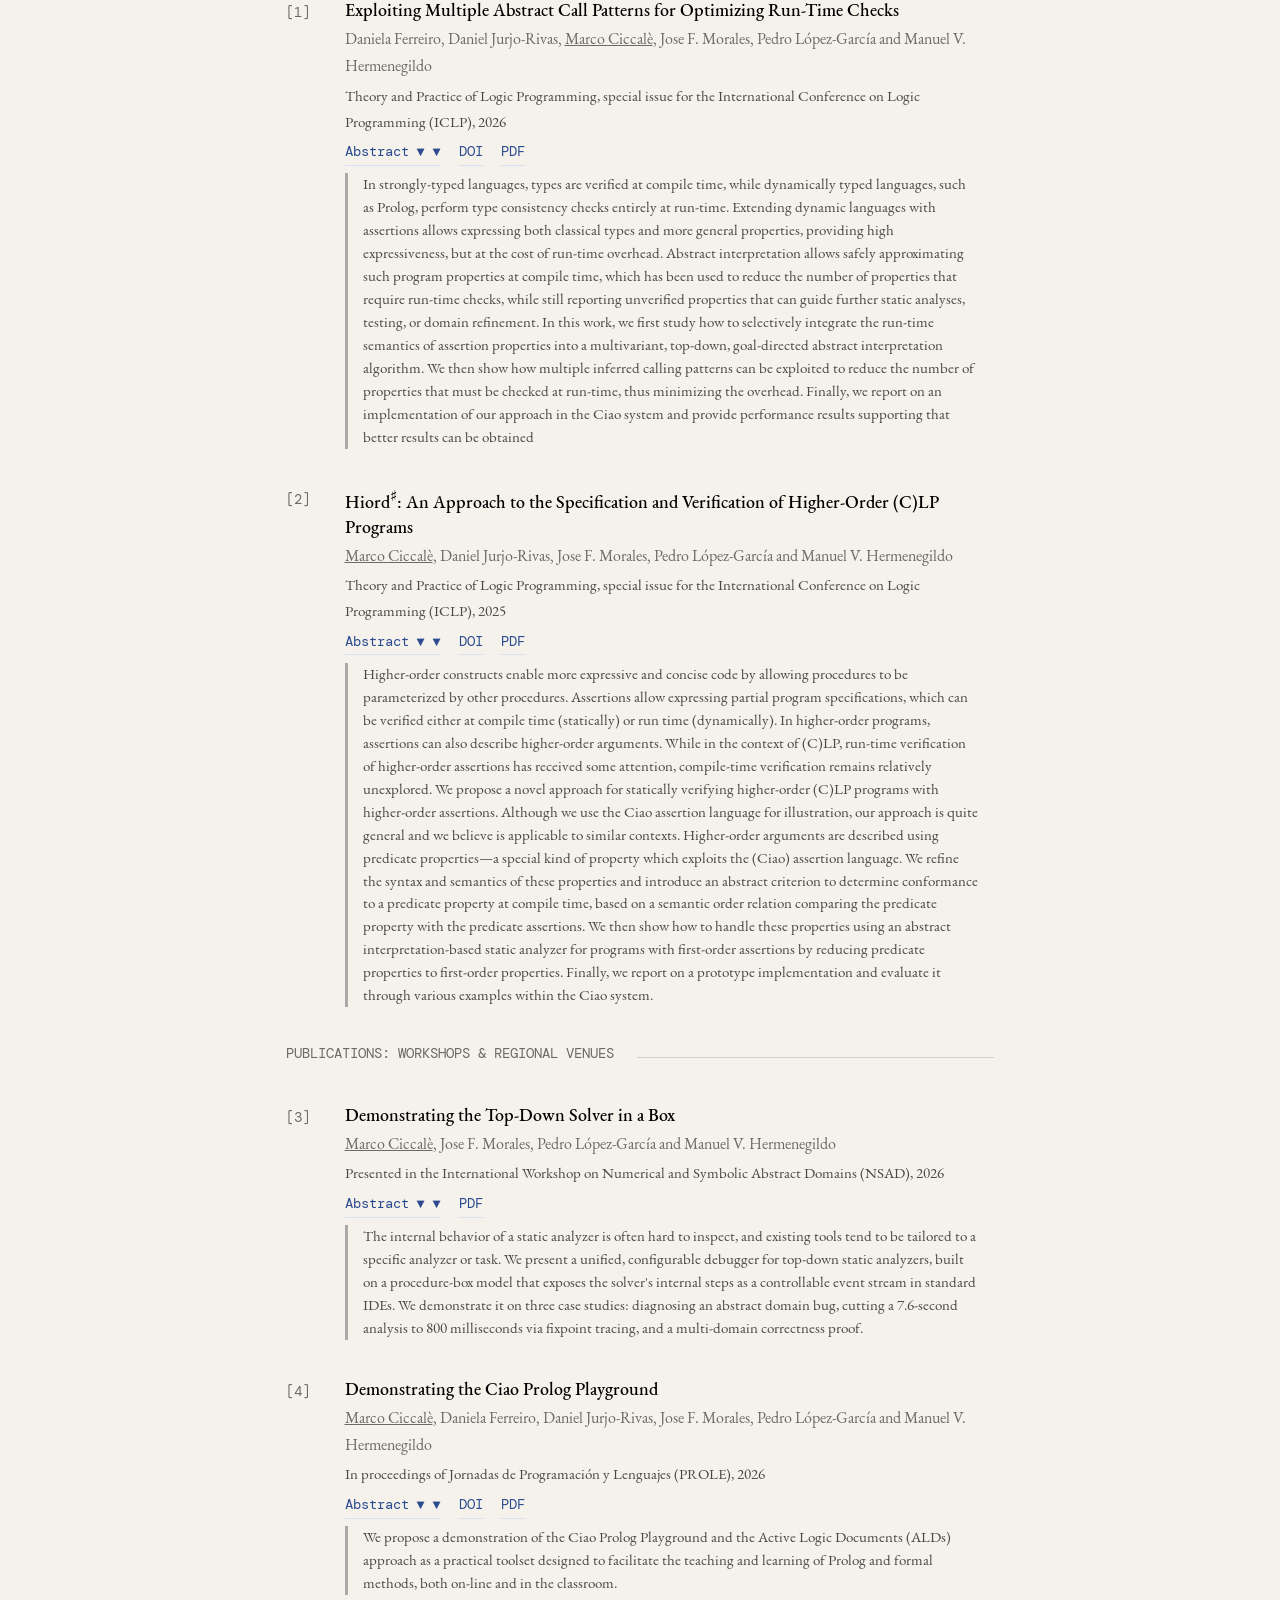
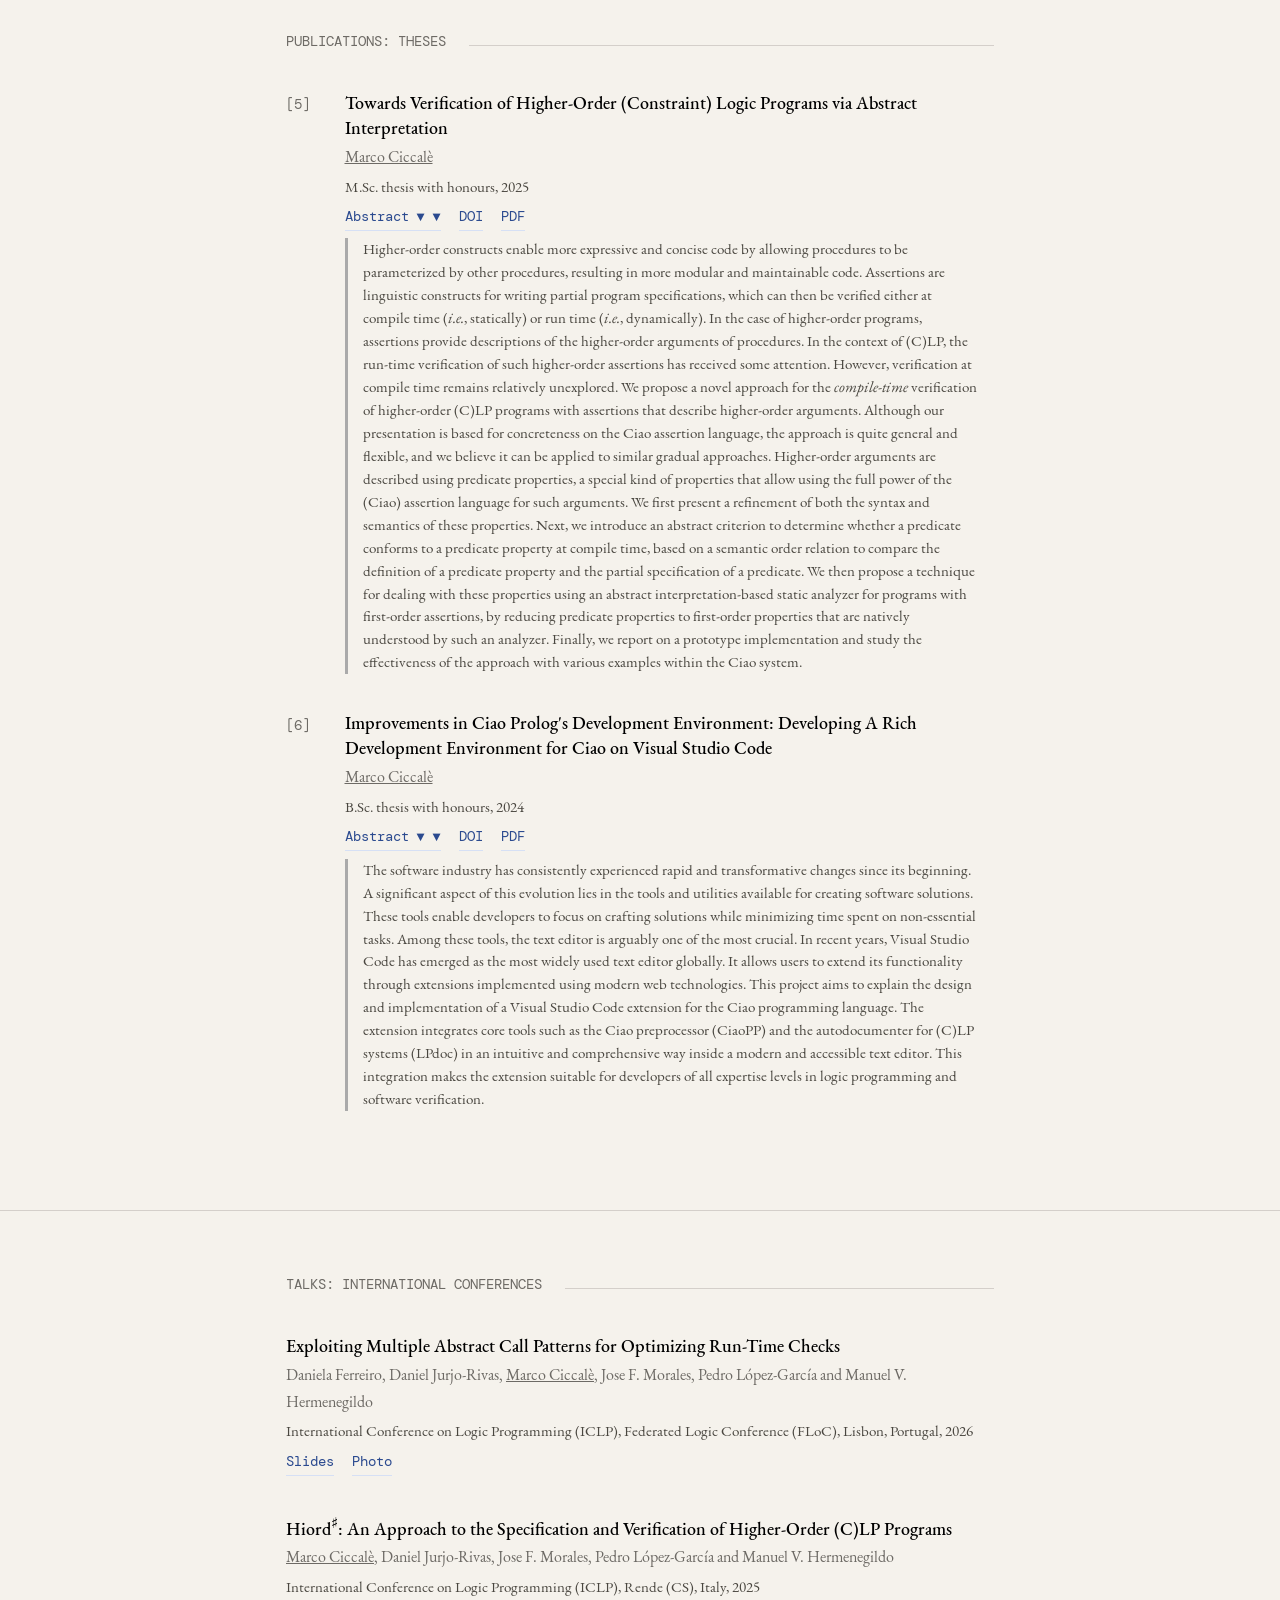
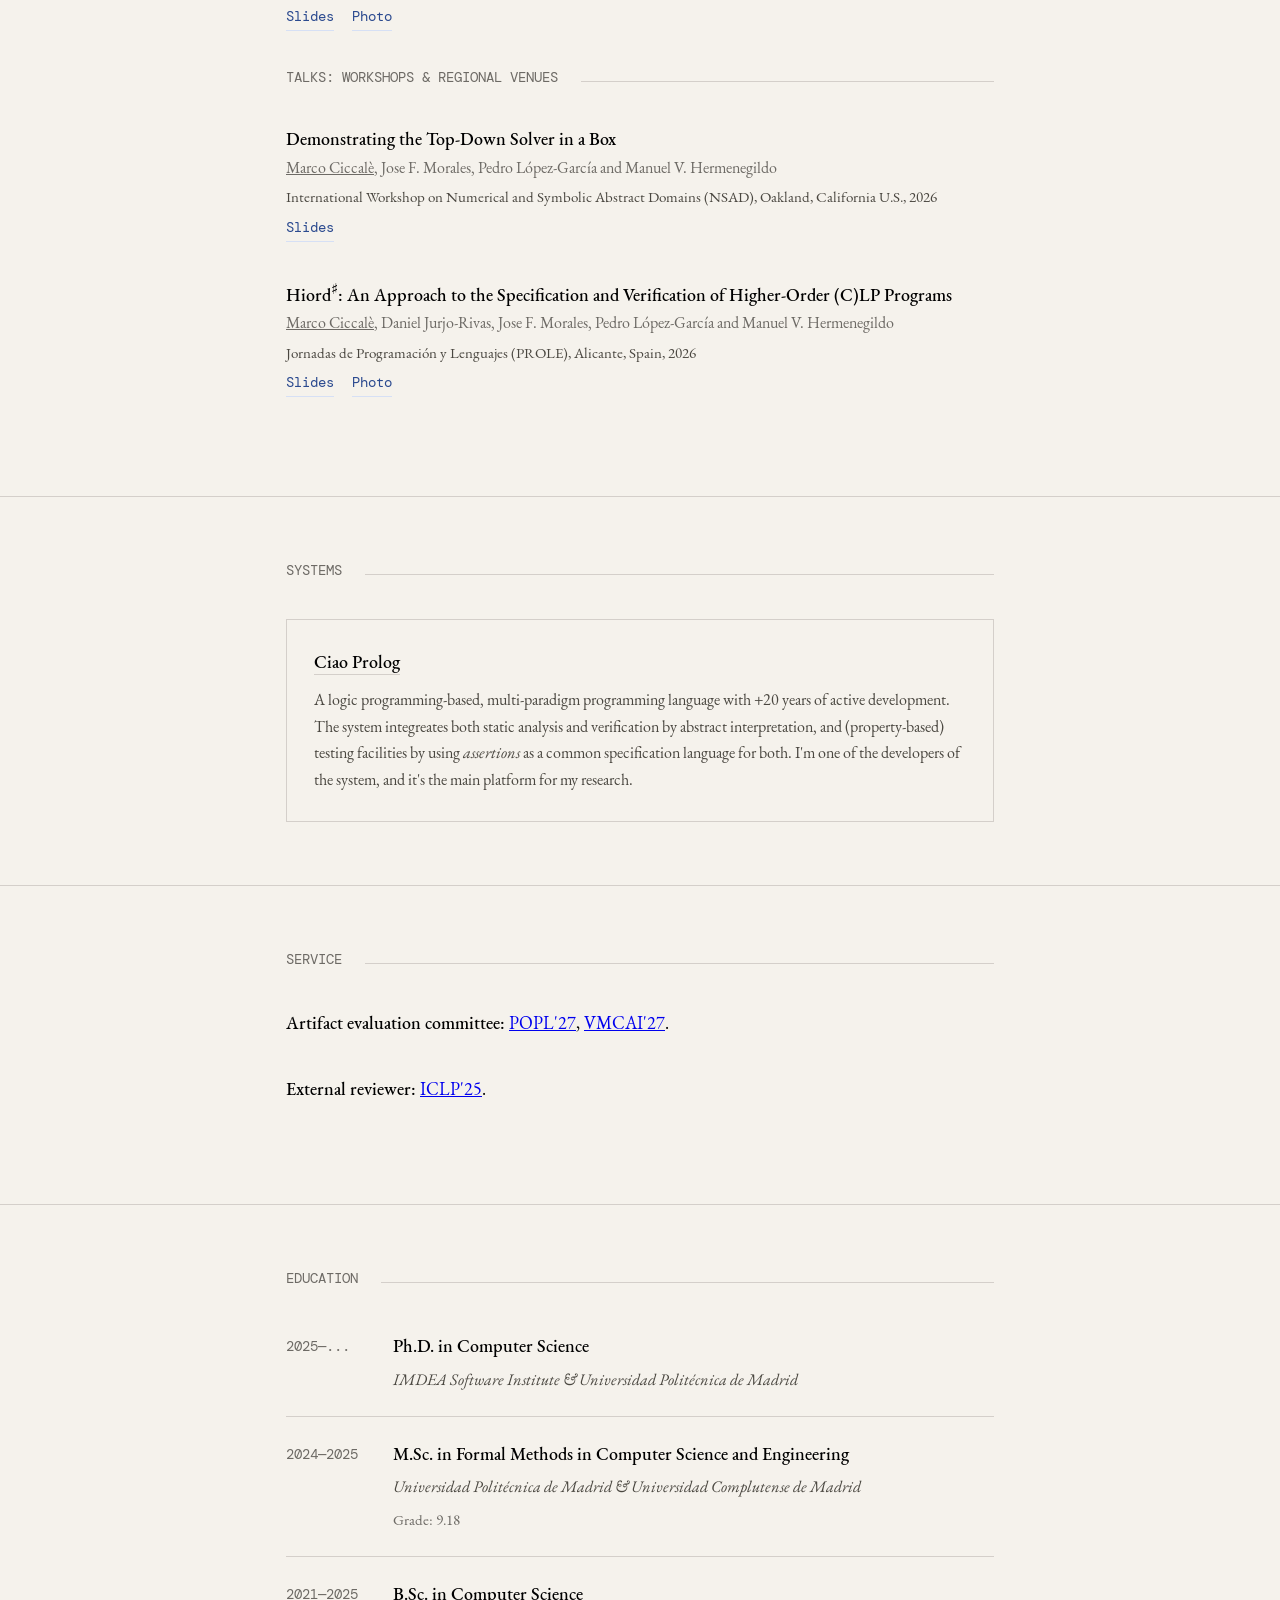
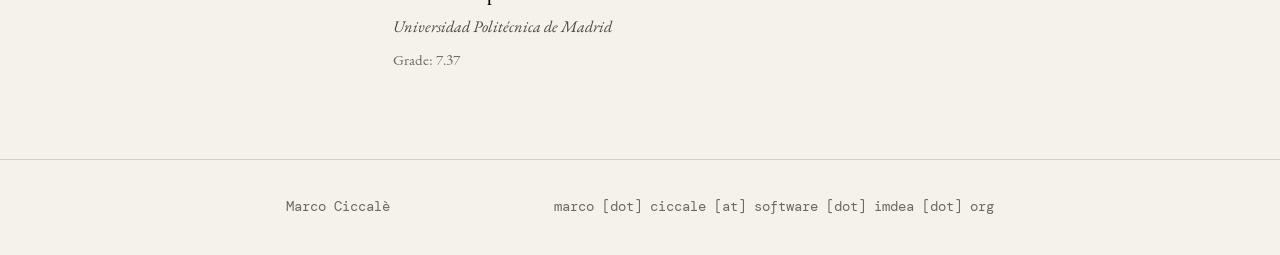
==== commit 401a4a1f: "minors" ====
--- a/index.html
+++ b/index.html
@@ -1,440 +1,568 @@
 <!DOCTYPE html>
 
 <html lang="en">
-<head>
-<meta charset="UTF-8">
-<meta name="viewport" content="width=device-width, initial-scale=1.0">
-<link rel="preconnect" href="https://fonts.googleapis.com">
-<link rel="preconnect" href="https://fonts.gstatic.com" crossorigin>
-<link href="https://fonts.googleapis.com/css2?family=EB+Garamond:ital,wght@0,400;0,500;1,400&family=DM+Mono:wght@300;400&display=swap" rel="stylesheet">
-<link rel="stylesheet" type="text/css" href="style.css">
-<script src="script.js" defer></script>
-<title>Marco Ciccalè</title>
-</head>
-<body>
-<a class="skip-link" href="#content">Skip to content</a>
-<nav aria-label="Main">
-<div class="container">
-<a href="./" class="nav-name">Marco Ciccalè</a>
-<span class="nav-mark" aria-hidden="true">&vDash;</span>
-<ul class="nav-links"><li><a href="#research">research</a></li>
-<li><a href="#publications">publications</a></li>
-<li><a href="#talks">talks</a></li>
-<li><a href="#systems">systems</a></li>
-<li><a href="#service">service</a></li>
-<li><a href="#education">education</a></li>
-<li><a href="pdf/cv.pdf">cv</a></li></ul>
-</div>
-</nav>
-<main id="content">
-<div class="hero">
-<div class="container">
-<div class="hero-top">
-<div>
-<p class="hero-affil">IMDEA Software Institute &amp; UPM @ Madrid, Spain</p>
-<h1>Marco Ciccalè</h1>
-</div>
-<img id="avatar-1" class="avatar" src="assets/pfp-190.webp" alt="Me on safari, in a sun hat and mirrored sunglasses, with a herd of wildebeest behind me." width="95" height="95">
-<img id="avatar-2" class="avatar" src="assets/iclp-190.webp" alt="Me giving a talk at ICLP'25." width="95" height="95">
-<img id="avatar-3" class="avatar" src="assets/gru-190.webp" alt="Gru, a golden retriever, with his tongue out." width="95" height="95"></div>
-<div class="hero-bottom">
-<p class="hero-bio" style="margin-top:1.5rem">
-  I am a (second-year) Ph.D. student in computer science at the
-  <a href="https://software.imdea.org/">IMDEA Software Institute</a>
-  and
-  <a href="https://www.upm.es/">Universidad Politécnica de Madrid</a>,
-  advised by
-  <a href="https://cliplab.org/~herme/">Manuel V. Hermenegildo</a>,
-  <a href="https://jfmc.github.io/">Jose F. Morales</a>,
-  and
-  <a href="https://software.imdea.org/people/pedro.lopez/">Pedro López-García</a>.
-  I am part of the <a href="https://cliplab.org/">CLIP Lab</a> research group,
-  and a developer of
-  the <a href="https://ciao-lang.org/">Ciao Prolog</a> system.
-</p>
-<p class="hero-bio">
-  My research centers on <em>abstract interpretation</em>
-  and its applications to the static analysis and
-  verification of declarative and dynamic programming
-  languages (<em>e.g.</em>, Prolog).  I am also drawn to
-  the foundational side of the field, with interests
-  spanning <em>semantics</em>, <em>logic</em>
-  and <em>order theory</em>.
-</p>
-
-<div class="hero-links"><span class="footer-text">marco [dot] ciccale [at] software [dot] imdea [dot] org</span></div>
-</div>
-</div>
-</div>
-<section id="research"><div class="container">
-<div class="section-header">
-<h2 class="section-label">Research interests</h2>
-<div class="section-rule"></div>
-</div>
-<p>
-  I work on <em>top-down</em> abstract interpretation
-  for <em>rule-based</em> languages, a framework that builds
-  an <em>analysis graph</em> starting from a series of program
-  entry-points using an optimized fixpoint algorithm.
-</p>
-<ul class="list">
-  <li class="list-element">
-    <strong>Expressiveness:</strong> The richer the language and
-    the properties we can express, the harder they become to
-    verify.  The practical challenge is thus to push
-    expressiveness as far as possible while static analyzers
-    remain tractable and able to prove meaningful properties.
-    Richer language constructs, such as higher-order procedures
-    and assertions, demand richer analysis techniques that can
-    match their expressiveness.
-  </li>
-  <li class="list-element">
-    <strong>Efficiency:</strong> Fully safe execution requires
-    checking every program property, but doing so entirely at
-    run time is prohibitively expensive, while doing it entirely
-    at compile time is impossible in general. The practical and
-    most-efficient solution lies in between: discharging as many
-    properties as possible statically, reserving run-time checks
-    only for those that resist static analysis.  We address
-    efficiency at both levels: at compile time, assertions can
-    guide the fixpoint computation, focusing the analysis on
-    relevant call patterns and speeding up convergence; at run
-    time, the inferred properties for the different call
-    patterns are used to discharge checks selectively, placing
-    run-time checks only on the specific versions of a predicate
-    that need them, rather than guarding the predicate as a
-    whole.
-  </li>
-  <li class="list-element">
-    <strong>Explainability:</strong> Analysis results are often
-    opaque, leaving the programmer with little understanding of
-    why a property was or was not verified.  In some ongoing
-    work, we address this through an interactive debugger for
-    the top-down abstract interpretation algorithm, which
-    provides real-time visibility into the progress of the
-    analysis as it is being computed, allowing the programmer to
-    inspect intermediate states, understand how properties are
-    being propagated, where and when the analyzer is losing
-    precision (<em>e.g.</em>, widenings, disjunctions, etc.).
-  </li>
-</ul>
-
-</div></section>
-<section id="publications"><div class="container">
-<div class="section-header">
-<h2 class="section-label">Publications: international conferences</h2>
-<div class="section-rule"></div>
-</div>
-<ol class="pub-list"><li class="pub">
-<div class="pub-num">[1]</div>
-<div class="pub-body">
-<h3 class="pub-title">Exploiting Multiple Abstract Call Patterns for Optimizing Run-Time Checks</h3>
-<p class="pub-authors">Daniela Ferreiro, Daniel Jurjo-Rivas, <strong class="me">Marco Ciccalè</strong>, Jose F. Morales, Pedro López-García and Manuel V. Hermenegildo</p>
-<p class="pub-venue">Theory and Practice of Logic Programming, special issue for the International Conference on Logic Programming (ICLP), 2026</p>
-<div class="pub-links"><button type="button" class="abstract-toggle" aria-expanded="false" aria-controls="abstract-rtcheck_vers">Abstract<span class="visually-hidden"> of &ldquo;Exploiting Multiple Abstract Call Patterns for Optimizing Run-Time Checks&rdquo;</span></button>
-<a href="https://doi.org/10.1017/S1471068426100672">DOI<span class="visually-hidden"> of &ldquo;Exploiting Multiple Abstract Call Patterns for Optimizing Run-Time Checks&rdquo;</span></a>
-<a href="pdf/rtcheck-vers.pdf">PDF<span class="visually-hidden"> of &ldquo;Exploiting Multiple Abstract Call Patterns for Optimizing Run-Time Checks&rdquo;</span></a></div>
-<div class="pub-abstract" id="abstract-rtcheck_vers" hidden>
-<p>In strongly-typed languages, types are verified at compile time,
-      while dynamically typed languages, such as Prolog, perform type
-      consistency checks entirely at run-time.  Extending dynamic
-      languages with assertions allows expressing both classical types and
-      more general properties, providing high expressiveness, but at the
-      cost of run-time overhead.  Abstract interpretation allows safely
-      approximating such program properties at compile time, which has
-      been used to reduce the number of properties that require run-time
-      checks, while still reporting unverified properties that can guide
-      further static analyses, testing, or domain refinement.  In this
-      work, we first study how to selectively integrate the run-time
-      semantics of assertion properties into a multivariant, top-down,
-      goal-directed abstract interpretation algorithm. We then show how
-      multiple inferred calling patterns can be exploited to reduce the
-      number of properties that must be checked at run-time, thus
-      minimizing the overhead.  Finally, we report on an implementation of
-      our approach in the Ciao system and provide performance results
-      supporting that better results can be obtained.</p>
-</div>
-</div>
-</li>
-<li class="pub">
-<div class="pub-num">[2]</div>
-<div class="pub-body">
-<h3 class="pub-title">Hiord<sup>&sharp;</sup>: An Approach to the Specification and Verification of Higher-Order (C)LP Programs</h3>
-<p class="pub-authors"><strong class="me">Marco Ciccalè</strong>, Daniel Jurjo-Rivas, Jose F. Morales, Pedro López-García and Manuel V. Hermenegildo</p>
-<p class="pub-venue">Theory and Practice of Logic Programming, special issue for the International Conference on Logic Programming (ICLP), 2025</p>
-<div class="pub-links"><button type="button" class="abstract-toggle" aria-expanded="false" aria-controls="abstract-hiord_sharp">Abstract<span class="visually-hidden"> of &ldquo;Hiord<sup>&sharp;</sup>: An Approach to the Specification and Verification of Higher-Order (C)LP Programs&rdquo;</span></button>
-<a href="https://doi.org/10.1017/S147106842510015X">DOI<span class="visually-hidden"> of &ldquo;Hiord<sup>&sharp;</sup>: An Approach to the Specification and Verification of Higher-Order (C)LP Programs&rdquo;</span></a>
-<a href="pdf/hiord-sharp.pdf">PDF<span class="visually-hidden"> of &ldquo;Hiord<sup>&sharp;</sup>: An Approach to the Specification and Verification of Higher-Order (C)LP Programs&rdquo;</span></a></div>
-<div class="pub-abstract" id="abstract-hiord_sharp" hidden>
-<p>Higher-order constructs enable more expressive and concise code by
-      allowing procedures to be parameterized by other procedures.
-      Assertions allow expressing partial program specifications, which can
-      be verified either at compile time (statically) or run time
-      (dynamically).  In higher-order programs, assertions can also describe
-      higher-order arguments.  While in the context of (C)LP, run-time
-      verification of higher-order assertions has received some attention,
-      compile-time verification remains relatively unexplored.  We propose a
-      novel approach for statically verifying higher-order (C)LP programs
-      with higher-order assertions.  Although we use the Ciao assertion
-      language for illustration, our approach is quite general and we
-      believe is applicable to similar contexts.  Higher-order arguments are
-      described using predicate properties&mdash;a special kind of property
-      which exploits the (Ciao) assertion language.  We refine the syntax
-      and semantics of these properties and introduce an abstract criterion
-      to determine conformance to a predicate property at compile time,
-      based on a semantic order relation comparing the predicate property
-      with the predicate assertions. We then show how to handle these
-      properties using an abstract interpretation-based static analyzer for
-      programs with first-order assertions by reducing predicate properties
-      to first-order properties.  Finally, we report on a prototype
-      implementation and evaluate it through various examples within the
-      Ciao system.</p>
-</div>
-</div>
-</li></ol>
-</div><div class="container">
-<div class="section-header">
-<h2 class="section-label">Publications: workshops &amp; regional venues</h2>
-<div class="section-rule"></div>
-</div>
-<ol class="pub-list"><li class="pub">
-<div class="pub-num">[3]</div>
-<div class="pub-body">
-<h3 class="pub-title">Demonstrating the Top-Down Solver in a Box</h3>
-<p class="pub-authors"><strong class="me">Marco Ciccalè</strong>, Jose F. Morales, Pedro López-García and Manuel V. Hermenegildo</p>
-<p class="pub-venue">Presented at the International Workshop on Numerical and Symbolic Abstract Domains (NSAD), 2026</p>
-<div class="pub-links"><button type="button" class="abstract-toggle" aria-expanded="false" aria-controls="abstract-absdbg_nsad">Abstract<span class="visually-hidden"> of &ldquo;Demonstrating the Top-Down Solver in a Box&rdquo;</span></button>
-<a href="pdf/absdbg-nsad.pdf">PDF<span class="visually-hidden"> of &ldquo;Demonstrating the Top-Down Solver in a Box&rdquo;</span></a></div>
-<div class="pub-abstract" id="abstract-absdbg_nsad" hidden>
-<p>The internal behavior of a static analyzer is often hard to inspect,
-      and existing tools tend to be tailored to a specific analyzer or task.
-      We present a unified, configurable debugger for top-down static
-      analyzers, built on a procedure-box model that exposes the solver's
-      internal steps as a controllable event stream in standard IDEs.  We
-      demonstrate it on three case studies: diagnosing an abstract domain
-      bug, cutting a 7.6-second analysis to 800 milliseconds via fixpoint
-      tracing, and a multi-domain correctness proof.</p>
-</div>
-</div>
-</li>
-<li class="pub">
-<div class="pub-num">[4]</div>
-<div class="pub-body">
-<h3 class="pub-title">Demonstrating the Ciao Prolog Playground</h3>
-<p class="pub-authors"><strong class="me">Marco Ciccalè</strong>, Daniela Ferreiro, Daniel Jurjo-Rivas, Jose F. Morales, Pedro López-García and Manuel V. Hermenegildo</p>
-<p class="pub-venue">In Proceedings of Jornadas de Programación y Lenguajes (PROLE), 2026</p>
-<div class="pub-links"><button type="button" class="abstract-toggle" aria-expanded="false" aria-controls="abstract-playground_prole">Abstract<span class="visually-hidden"> of &ldquo;Demonstrating the Ciao Prolog Playground&rdquo;</span></button>
-<a href="https://hdl.handle.net/11705/PROLE/2026/20">Handle<span class="visually-hidden"> of &ldquo;Demonstrating the Ciao Prolog Playground&rdquo;</span></a>
-<a href="pdf/ciao-playground-demo-prole.pdf">PDF<span class="visually-hidden"> of &ldquo;Demonstrating the Ciao Prolog Playground&rdquo;</span></a></div>
-<div class="pub-abstract" id="abstract-playground_prole" hidden>
-<p>We propose a demonstration of the Ciao Prolog
-      Playground and the Active Logic Documents (ALDs)
-      approach as a practical toolset designed to facilitate
-      the teaching and learning of Prolog and formal
-      methods, both on-line and in the classroom.</p>
-</div>
-</div>
-</li></ol>
-</div><div class="container">
-<div class="section-header">
-<h2 class="section-label">Publications: theses</h2>
-<div class="section-rule"></div>
-</div>
-<ol class="pub-list"><li class="pub">
-<div class="pub-num">[5]</div>
-<div class="pub-body">
-<h3 class="pub-title">Towards Verification of Higher-Order (Constraint) Logic Programs via Abstract Interpretation</h3>
-<p class="pub-authors"><strong class="me">Marco Ciccalè</strong></p>
-<p class="pub-venue">M.Sc. thesis with honours, 2025</p>
-<div class="pub-links"><button type="button" class="abstract-toggle" aria-expanded="false" aria-controls="abstract-msc_thesis">Abstract<span class="visually-hidden"> of &ldquo;Towards Verification of Higher-Order (Constraint) Logic Programs via Abstract Interpretation&rdquo;</span></button>
-<a href="https://oa.upm.es/91841/">Repository<span class="visually-hidden"> of &ldquo;Towards Verification of Higher-Order (Constraint) Logic Programs via Abstract Interpretation&rdquo;</span></a>
-<a href="pdf/msc-thesis.pdf">PDF<span class="visually-hidden"> of &ldquo;Towards Verification of Higher-Order (Constraint) Logic Programs via Abstract Interpretation&rdquo;</span></a></div>
-<div class="pub-abstract" id="abstract-msc_thesis" hidden>
-<p>Higher-order constructs enable more expressive and
-      concise code by allowing procedures to be
-      parameterized by other procedures, resulting in more
-      modular and maintainable code.  Assertions are
-      linguistic constructs for writing partial program
-      specifications, which can then be verified either at
-      compile time (<em>i.e.</em>, statically) or run time
-      (<em>i.e.</em>, dynamically).  In the case of
-      higher-order programs, assertions provide descriptions
-      of the higher-order arguments of procedures.  In the
-      context of (C)LP, the run-time verification of such
-      higher-order assertions has received some
-      attention. However, verification at compile time
-      remains relatively unexplored.
-
-      We propose a novel approach for
-      the <em>compile-time</em> verification of higher-order
-      (C)LP programs with assertions that describe
-      higher-order arguments.  Although our presentation is
-      based for concreteness on the Ciao assertion language,
-      the approach is quite general and flexible, and we
-      believe it can be applied to similar gradual
-      approaches.  Higher-order arguments are described
-      using predicate properties, a special kind of
-      properties that allow using the full power of the
-      (Ciao) assertion language for such arguments.
-
-      We first present a refinement of both the syntax and
-      semantics of these properties.  Next, we introduce an
-      abstract criterion to determine whether a predicate
-      conforms to a predicate property at compile time,
-      based on a semantic order relation to compare the
-      definition of a predicate property and the partial
-      specification of a predicate.  We then propose a
-      technique for dealing with these properties using an
-      abstract interpretation-based static analyzer for
-      programs with first-order assertions, by reducing
-      predicate properties to first-order properties that
-      are natively understood by such an analyzer.  Finally,
-      we report on a prototype implementation and study the
-      effectiveness of the approach with various examples
-      within the Ciao system.</p>
-</div>
-</div>
-</li>
-<li class="pub">
-<div class="pub-num">[6]</div>
-<div class="pub-body">
-<h3 class="pub-title">Improvements in Ciao Prolog's Development Environment: Developing A Rich Development Environment for Ciao on Visual Studio Code</h3>
-<p class="pub-authors"><strong class="me">Marco Ciccalè</strong></p>
-<p class="pub-venue">B.Sc. thesis with honours, 2024</p>
-<div class="pub-links"><button type="button" class="abstract-toggle" aria-expanded="false" aria-controls="abstract-bsc_thesis">Abstract<span class="visually-hidden"> of &ldquo;Improvements in Ciao Prolog's Development Environment: Developing A Rich Development Environment for Ciao on Visual Studio Code&rdquo;</span></button>
-<a href="https://oa.upm.es/82571/">Repository<span class="visually-hidden"> of &ldquo;Improvements in Ciao Prolog's Development Environment: Developing A Rich Development Environment for Ciao on Visual Studio Code&rdquo;</span></a>
-<a href="pdf/bsc-thesis.pdf">PDF<span class="visually-hidden"> of &ldquo;Improvements in Ciao Prolog's Development Environment: Developing A Rich Development Environment for Ciao on Visual Studio Code&rdquo;</span></a></div>
-<div class="pub-abstract" id="abstract-bsc_thesis" hidden>
-<p>The software industry has consistently experienced rapid and transformative
-      changes since its beginning. A significant aspect of this evolution lies in
-      the tools and utilities available for creating software solutions. These
-      tools enable developers to focus on crafting solutions while minimizing
-      time spent on non-essential tasks.
-
-      Among these tools, the text editor is arguably one of the most crucial. In
-      recent years, Visual Studio Code has emerged as the most widely used text
-      editor globally. It allows users to extend its functionality through extensions
-      implemented using modern web technologies.
-
-      This project aims to explain the design and implementation of a Visual Studio
-      Code extension for the Ciao programming language. The extension integrates
-      core tools such as the Ciao preprocessor (CiaoPP) and the autodocumenter for
-      (C)LP systems (LPdoc) in an intuitive and comprehensive way inside a modern
-      and accessible text editor. This integration makes the extension suitable for
-      developers of all expertise levels in logic programming and software
-      verification.</p>
-</div>
-</div>
-</li></ol>
-</div></section>
-<section id="talks"><div class="container">
-<div class="section-header">
-<h2 class="section-label">Talks: international conferences</h2>
-<div class="section-rule"></div>
-</div>
-<ul class="pub-list"><li class="talk">
-<div class="pub-body">
-<h3 class="pub-title">Exploiting Multiple Abstract Call Patterns for Optimizing Run-Time Checks</h3>
-<p class="pub-authors">Daniela Ferreiro, Daniel Jurjo-Rivas, <strong class="me">Marco Ciccalè</strong>, Jose F. Morales, Pedro López-García and Manuel V. Hermenegildo</p>
-<p class="pub-venue">International Conference on Logic Programming (ICLP), Federated Logic Conference (FLoC), Lisbon, Portugal, 2026</p>
-<div class="pub-links"><a href="pdf/rtcheck-vers-slides-iclp.pdf">Slides<span class="visually-hidden"> of the talk &ldquo;Exploiting Multiple Abstract Call Patterns for Optimizing Run-Time Checks&rdquo; (Lisbon, Portugal, 2026)</span></a>
-<a href="img/talk-iclp26.jpeg">Photo<span class="visually-hidden"> of the talk &ldquo;Exploiting Multiple Abstract Call Patterns for Optimizing Run-Time Checks&rdquo; (Lisbon, Portugal, 2026)</span></a></div>
-</div>
-</li>
-<li class="talk">
-<div class="pub-body">
-<h3 class="pub-title">Hiord<sup>&sharp;</sup>: An Approach to the Specification and Verification of Higher-Order (C)LP Programs</h3>
-<p class="pub-authors"><strong class="me">Marco Ciccalè</strong>, Daniel Jurjo-Rivas, Jose F. Morales, Pedro López-García and Manuel V. Hermenegildo</p>
-<p class="pub-venue">International Conference on Logic Programming (ICLP), Rende (CS), Italy, 2025</p>
-<div class="pub-links"><a href="pdf/hiord-sharp-slides-iclp.pdf">Slides<span class="visually-hidden"> of the talk &ldquo;Hiord<sup>&sharp;</sup>: An Approach to the Specification and Verification of Higher-Order (C)LP Programs&rdquo; (Rende (CS), Italy, 2025)</span></a>
-<a href="img/talk-iclp25.jpeg">Photo<span class="visually-hidden"> of the talk &ldquo;Hiord<sup>&sharp;</sup>: An Approach to the Specification and Verification of Higher-Order (C)LP Programs&rdquo; (Rende (CS), Italy, 2025)</span></a></div>
-</div>
-</li></ul>
-</div><div class="container">
-<div class="section-header">
-<h2 class="section-label">Talks: workshops &amp; regional venues</h2>
-<div class="section-rule"></div>
-</div>
-<ul class="pub-list"><li class="talk">
-<div class="pub-body">
-<h3 class="pub-title">Demonstrating the Top-Down Solver in a Box</h3>
-<p class="pub-authors"><strong class="me">Marco Ciccalè</strong>, Jose F. Morales, Pedro López-García and Manuel V. Hermenegildo</p>
-<p class="pub-venue">International Workshop on Numerical and Symbolic Abstract Domains (NSAD), Oakland, California U.S., 2026</p>
-<div class="pub-links"><a href="pdf/absdbg-nsad-slides.pdf">Slides<span class="visually-hidden"> of the talk &ldquo;Demonstrating the Top-Down Solver in a Box&rdquo; (Oakland, California U.S., 2026)</span></a></div>
-</div>
-</li>
-<li class="talk">
-<div class="pub-body">
-<h3 class="pub-title">Hiord<sup>&sharp;</sup>: An Approach to the Specification and Verification of Higher-Order (C)LP Programs</h3>
-<p class="pub-authors"><strong class="me">Marco Ciccalè</strong>, Daniel Jurjo-Rivas, Jose F. Morales, Pedro López-García and Manuel V. Hermenegildo</p>
-<p class="pub-venue">Jornadas de Programación y Lenguajes (PROLE), Alicante, Spain, 2026</p>
-<div class="pub-links"><a href="pdf/hiord-sharp-slides-prole.pdf">Slides<span class="visually-hidden"> of the talk &ldquo;Hiord<sup>&sharp;</sup>: An Approach to the Specification and Verification of Higher-Order (C)LP Programs&rdquo; (Alicante, Spain, 2026)</span></a>
-<a href="img/talk-prole26.jpeg">Photo<span class="visually-hidden"> of the talk &ldquo;Hiord<sup>&sharp;</sup>: An Approach to the Specification and Verification of Higher-Order (C)LP Programs&rdquo; (Alicante, Spain, 2026)</span></a></div>
-</div>
-</li></ul>
-</div></section>
-<section id="systems"><div class="container">
-<div class="section-header">
-<h2 class="section-label">Systems</h2>
-<div class="section-rule"></div>
-</div>
-<div class="proj-grid"><div class="proj-card">
-<p class="proj-name"><a href="https://ciao-lang.org/">Ciao Prolog</a></p>
-<p class="proj-desc">A logic programming-based, multi-paradigm programming
-     language with over 20 years of active development.  The system
-     integrates both static analysis and verification by
-     abstract interpretation, and (property-based) testing
-     facilities by using <em>assertions</em> as a common
-     specification language for both.  I'm one of the
-     developers of the system, and it's the main platform for
-     my research.</p>
-</div></div>
-</div></section>
-<section id="service"><div class="container">
-<div class="section-header">
-<h2 class="section-label">Service</h2>
-<div class="section-rule"></div>
-</div>
-<ul class="list"><li class="list-element"><a href="https://conf.researchr.org/home/POPL-2027">POPL'27</a> artifact evaluation committee member.
-<a href="https://conf.researchr.org/home/VMCAI-2027">VMCAI'27</a> artifact evaluation committee member.
-</li>
-<li class="list-element"><a href="https://iclp25.demacs.unical.it">ICLP'25</a> external reviewer.
-</li></ul>
-</div></section>
-<section id="education"><div class="container">
-<div class="section-header">
-<h2 class="section-label">Education</h2>
-<div class="section-rule"></div>
-</div>
-<ol class="edu-list"><li class="edu-item">
-<div class="edu-year">2025&mdash;...</div>
-<div>
-<p class="edu-degree">Ph.D. in Computer Science</p>
-<p class="edu-school">IMDEA Software Institute &amp; Universidad Politécnica de Madrid</p>
-</div>
-</li>
-<li class="edu-item">
-<div class="edu-year">2024&mdash;2025</div>
-<div>
-<p class="edu-degree">M.Sc. in Formal Methods in Computer Science and Engineering</p>
-<p class="edu-school">Universidad Politécnica de Madrid &amp; Universidad Complutense de Madrid</p>
-<p class="edu-note">Grade: 9.18</p>
-</div>
-</li>
-<li class="edu-item">
-<div class="edu-year">2021&mdash;2025</div>
-<div>
-<p class="edu-degree">B.Sc. in Computer Science</p>
-<p class="edu-school">Universidad Politécnica de Madrid</p>
-<p class="edu-note">Grade: 7.37</p>
-</div>
-</li></ol>
-</div></section></main>
+  <head>
+    <meta charset="UTF-8">
+    <meta name="viewport" content="width=device-width, initial-scale=1.0">
+
+    <link rel="preconnect" href="https://fonts.googleapis.com">
+    <link rel="preconnect" href="https://fonts.gstatic.com" crossorigin>
+    <link href="https://fonts.googleapis.com/css2?family=EB+Garamond:ital,wght@0,400;0,500;1,400&family=DM+Mono:wght@300;400&display=swap" rel="stylesheet">
+    <link rel="stylesheet" type="text/css" href="style.css">
+
+	<script type="text/javascript" src="script.js"></script>
+
+    <title>Marco Ciccalè</title>
+  </head>
+
+  <body>
+    <nav>
+      <div class="container">
+        <a href="#" class="nav-name">Marco Ciccalè</a>
+        <span style="font-size: 1.3rem; font-weight: 500;">&vDash;</span>
+        <ul class="nav-links">
+          <li><a href="#research">research</a></li>
+          <li><a href="#publications">publications</a></li>
+          <li><a href="#talks">talks</a></li>
+          <li><a href="#systems">systems</a></li>
+          <li><a href="#service">service</a></li>
+          <li><a href="#education">education</a></li>
+          <li><a href="pdf/cv.pdf">cv</a></li>
+        </ul>
+      </div>
+    </nav>
+
+    <main>
+      <div class="hero">
+        <div class="container">
+          <div class="hero-top">
+            <div>
+              <p class="hero-affil">IMDEA Software Institute & UPM @ Madrid, Spain</p>
+              <h1>Marco Ciccalè</h1>
+            </div>
+            <img id="avatar-1" class="avatar" src="assets/pfp.webp" alt="Me in a safari!">
+            <img id="avatar-2" class="avatar" src="assets/iclp.webp" alt="Giving a talk at ICLP'25.">
+            <img id="avatar-3" class="avatar" src="assets/gru.webp" alt="Gru!">
+          </div>
+
+          <div class="hero-bottom">
+            <p class="hero-bio" style="margin-top:1.5rem">
+              I am a (first-year) Ph.D. student in computer science at the
+              <a href="https://software.imdea.org/">IMDEA Software Institute</a>
+              and
+              <a href="https://www.upm.es/">Universidad Politécnica de Madrid</a>,
+              advised by
+              <a href="https://cliplab.org/~herme/">Manuel V. Hermenegildo</a>,
+              <a href="https://jfmc.github.io/">Jose F. Morales</a>,
+              and
+              <a href="https://software.imdea.org/people/pedro.lopez/">Pedro López-García</a>.
+              I am part of the <a href="https://cliplab.org/">CLIP Lab</a> research group,
+              and a developer of
+              the <a href="https://ciao-lang.org/">Ciao Prolog</a> system.
+            </p>
+            <p class="hero-bio">
+              My research centers on <em>abstract interpretation</em>
+              and its applications to the static analysis and
+              verification of declarative and dynamic programming
+              languages (<em>e.g.</em>, Prolog).  I am also drawn to
+              the foundational side of the field, with interests
+              spanning <em>semantics</em>, <em>logic</em>
+              and <em>order theory</em>.
+
+              <!-- A central theme in my research is the tension between -->
+              <!-- <em>expressiveness</em>, <em>efficiency</em>, -->
+              <!-- and <em>explainability</em>. -->
+            </p>
+        <div class="hero-links">
+          <span class="footer-text">marco [dot] ciccale [at] software [dot] imdea [dot] org</span>
+        </div>
+      </div>
+    </div>
+  </div>
+
+  <section id="research">
+    <div class="container">
+      <div class="section-header">
+        <span class="section-label">Research interests</span>
+        <div class="section-rule"></div>
+      </div>
+      <p>
+        I work on <em>top-down</em> abstract interpretation
+        for <em>rule-based</em> languages.  A framework that builds
+        an <em>analysis graph</em> starting from a series of program
+        entry-points using an optimized fixpoint algorithm.
+      </p>
+      <ul class="list">
+        <li class="list-element">
+          <strong>Expressiveness:</strong> The richer the language and
+          the properties we can express, the harder they become to
+          verify.  The practical challenge is thus to push
+          expressiveness as far as possible while static analyzers
+          remain tractable able to prove meaningful properties.
+          Richer language constructs, such as higher-order procedures
+          and assertions, demand richer analysis techniques that can
+          match their expressiveness.
+        </li>
+        <li class="list-element">
+          <strong>Efficiency:</strong> Fully safe execution requires
+          checking every program property, but doing so entirely at
+          run time is prohibitively expensive, while doing it entirely
+          at compile time is impossible in general. The practical and
+          most-efficient solution lies in between: discharging as many
+          properties as possible statically, reserving run-time checks
+          only for those that resist static analysis.  We address
+          efficiency at both levels: at compile time, assertions can
+          guide the fixpoint computation, focusing the analysis on
+          relevant call patterns and speeding up convergence; at run
+          time, the inferred properties for the different call
+          patterns are used to discharge checks selectively, placing
+          run-time checks only on the specific versions of a predicate
+          that need them, rather than guarding the predicate as a
+          whole.
+        </li>
+        <li class="list-element">
+          <strong>Explainability:</strong> Analysis results are often
+          opaque, leaving the programmer with little understanding of
+          why a property was or was not verified.  In some ongoing
+          work, we address this through an interactive debugger for
+          the top-down abstract interpretation algorithm, which
+          provides real-time visibility into the progress of the
+          analysis as it is being computed, allowing the programmer to
+          inspect intermediate states, understand how properties are
+          being propagated, where and when the analyzer is losing
+          precision (<em>e.g.</em>, widenings, disjunctions, etc.).
+          <!-- Beyond aiding the programmer, the traces produced by the -->
+          <!-- debugger open a further avenue: using them to diagnose -->
+          <!-- inefficiencies in the fixpoint computation itself and guide -->
+          <!-- potential optimizations. -->
+        </li>
+      </ul>
+      <!-- <div class="tags"> -->
+      <!--   <span class="tag">abstract interpretation</span> -->
+      <!--   <span class="tag">static analysis</span> -->
+      <!--   <span class="tag">verification</span> -->
+      <!--   <span class="tag">semantics</span> -->
+      <!--   <span class="tag">logic programming</span> -->
+      <!--   <span class="tag">theory of programming languages</span> -->
+      <!--   <span class="tag">logic</span> -->
+      <!-- </div> -->
+    </div>
+  </section>
+
+  <section id="publications">
+    <div class="container">
+      <div class="section-header">
+        <span class="section-label">Publications: international conferences</span>
+        <div class="section-rule"></div>
+      </div>
+      <div class="pub-list">
+        <div class="pub">
+          <div class="pub-num">[1]</div>
+          <div class="pub-body">
+            <p class="pub-title">Exploiting Multiple Abstract Call Patterns for Optimizing Run-Time Checks</p>
+            <p class="pub-authors">Daniela Ferreiro, Daniel Jurjo-Rivas, <span style="text-decoration: underline;">Marco Ciccalè</span>, Jose F. Morales, Pedro López-García and Manuel V. Hermenegildo</p>
+            <p class="pub-venue">Theory and Practice of Logic Programming, special issue for the International Conference on Logic Programming (ICLP), 2026</p>
+            <div class="pub-links">
+			  <a href="#" class="abstract-toggle" onclick="toggleAbstract(this); return false;">Abstract &#x25BC;</a>
+              <a href="https://doi.org/10.1017/S1471068426100672">DOI</a>
+              <a href="pdf/rtcheck-vers.pdf">PDF</a>
+            </div>
+			<div class="pub-abstract">
+			  <p>
+				In strongly-typed languages, types are verified at compile time,
+				while dynamically typed languages, such as Prolog, perform type
+				consistency checks entirely at run-time.  Extending dynamic
+				languages with assertions allows expressing both classical types and
+				more general properties, providing high expressiveness, but at the
+				cost of run-time overhead.  Abstract interpretation allows safely
+				approximating such program properties at compile time, which has
+				been used to reduce the number of properties that require run-time
+				checks, while still reporting unverified properties that can guide
+				further static analyses, testing, or domain refinement.  In this
+				work, we first study how to selectively integrate the run-time
+				semantics of assertion properties into a multivariant, top-down,
+				goal-directed abstract interpretation algorithm. We then show how
+				multiple inferred calling patterns can be exploited to reduce the
+				number of properties that must be checked at run-time, thus
+				minimizing the overhead.  Finally, we report on an implementation of
+				our approach in the Ciao system and provide performance results
+				supporting that better results can be obtained
+			  </p>
+			</div>
+          </div>
+        </div>
+
+        <div class="pub">
+          <div class="pub-num">[2]</div>
+          <div class="pub-body">
+            <p class="pub-title">Hiord<sup>&sharp;</sup>: An Approach to the Specification and Verification of Higher-Order (C)LP Programs</p>
+            <p class="pub-authors"><span style="text-decoration: underline;">Marco Ciccalè</span>, Daniel Jurjo-Rivas, Jose F. Morales, Pedro López-García and Manuel V. Hermenegildo</p>
+            <p class="pub-venue">Theory and Practice of Logic Programming, special issue for the International Conference on Logic Programming (ICLP), 2025</p>
+            <div class="pub-links">
+			  <a href="#" class="abstract-toggle" onclick="toggleAbstract(this); return false;">Abstract &#x25BC;</a>
+              <a href="https://doi.org/10.1017/S147106842510015X">DOI</a>
+              <a href="pdf/hiord-sharp.pdf">PDF</a>
+            </div>
+			<div class="pub-abstract">
+			  <p>
+				Higher-order constructs enable more expressive and concise code by
+				allowing procedures to be parameterized by other procedures.
+				Assertions allow expressing partial program specifications, which can
+				be verified either at compile time (statically) or run time
+				(dynamically).  In higher-order programs, assertions can also describe
+				higher-order arguments.  While in the context of (C)LP, run-time
+				verification of higher-order assertions has received some attention,
+				compile-time verification remains relatively unexplored.  We propose a
+				novel approach for statically verifying higher-order (C)LP programs
+				with higher-order assertions.  Although we use the Ciao assertion
+				language for illustration, our approach is quite general and we
+				believe is applicable to similar contexts.  Higher-order arguments are
+				described using predicate properties&mdash;a special kind of property
+				which exploits the (Ciao) assertion language.  We refine the syntax
+				and semantics of these properties and introduce an abstract criterion
+				to determine conformance to a predicate property at compile time,
+				based on a semantic order relation comparing the predicate property
+				with the predicate assertions. We then show how to handle these
+				properties using an abstract interpretation-based static analyzer for
+				programs with first-order assertions by reducing predicate properties
+				to first-order properties.  Finally, we report on a prototype
+				implementation and evaluate it through various examples within the
+				Ciao system.
+			  </p>
+			</div>
+          </div>
+        </div>
+
+      </div>
+      <!-- <p class="pub-note"> -->
+      <!--   Full list on <a href="https://scholar.google.com/citations?user=FurOeSAAAAAJ">Google Scholar</a>. -->
+      <!-- </p> -->
+    </div>
+
+    <div class="container">
+      <div class="section-header">
+        <span class="section-label">Publications: workshops & regional venues</span>
+        <div class="section-rule"></div>
+      </div>
+      <div class="pub-list">
+
+        <div class="pub">
+          <div class="pub-num">[3]</div>
+          <div class="pub-body">
+            <p class="pub-title">Demonstrating the Top-Down Solver in a Box</p>
+            <p class="pub-authors"><span style="text-decoration: underline;">Marco Ciccalè</span>, Jose F. Morales, Pedro López-García and Manuel V. Hermenegildo</p>
+            <p class="pub-venue">Presented in the International Workshop on Numerical and Symbolic Abstract Domains (NSAD), 2026</p>
+            <div class="pub-links">
+			  <a href="#" class="abstract-toggle" onclick="toggleAbstract(this); return false;">Abstract &#x25BC;</a>
+              <!-- <a href="#">DOI</a> -->
+              <a href="pdf/absdbg-nsad.pdf">PDF</a>
+            </div>
+			<div class="pub-abstract">
+			  <p>
+                The internal behavior of a static analyzer is often hard to inspect,
+                and existing tools tend to be tailored to a specific analyzer or task.
+                We present a unified, configurable debugger for top-down static
+                analyzers, built on a procedure-box model that exposes the solver's
+                internal steps as a controllable event stream in standard IDEs.  We
+                demonstrate it on three case studies: diagnosing an abstract domain
+                bug, cutting a 7.6-second analysis to 800 milliseconds via fixpoint
+                tracing, and a multi-domain correctness proof.
+			  </p>
+			</div>
+          </div>
+        </div>
+
+        <div class="pub">
+          <div class="pub-num">[4]</div>
+          <div class="pub-body">
+            <p class="pub-title">Demonstrating the Ciao Prolog Playground</p>
+            <p class="pub-authors"><span style="text-decoration: underline;">Marco Ciccalè</span>, Daniela Ferreiro, Daniel Jurjo-Rivas, Jose F. Morales, Pedro López-García and Manuel V. Hermenegildo</p>
+            <p class="pub-venue">In proceedings of Jornadas de Programación y Lenguajes (PROLE), 2026</p>
+            <div class="pub-links">
+			  <a href="#" class="abstract-toggle" onclick="toggleAbstract(this); return false;">Abstract &#x25BC;</a>
+              <a href="https://hdl.handle.net/11705/PROLE/2026/20">DOI</a>
+              <a href="pdf/ciao-playground-demo-prole.pdf">PDF</a>
+            </div>
+			<div class="pub-abstract">
+			  <p>
+				We propose a demonstration of the Ciao Prolog
+				Playground and the Active Logic Documents (ALDs)
+				approach as a practical toolset designed to facilitate
+				the teaching and learning of Prolog and formal
+				methods, both on-line and in the classroom.
+			  </p>
+			</div>
+          </div>
+        </div>
+
+      </div>
+    </div>
+
+    <div class="container">
+      <div class="section-header">
+        <span class="section-label">Publications: theses</span>
+        <div class="section-rule"></div>
+      </div>
+      <div class="pub-list">
+
+        <div class="pub">
+          <div class="pub-num">[5]</div>
+          <div class="pub-body">
+            <p class="pub-title">Towards Verification of Higher-Order (Constraint) Logic Programs via Abstract Interpretation</p>
+            <p class="pub-authors"><span style="text-decoration: underline;">Marco Ciccalè</span></p>
+            <p class="pub-venue">M.Sc. thesis with honours, 2025</p>
+            <div class="pub-links">
+			  <a href="#" class="abstract-toggle" onclick="toggleAbstract(this); return false;">Abstract &#x25BC;</a>
+              <a href="https://oa.upm.es/91841/">DOI</a>
+              <a href="pdf/msc-thesis.pdf">PDF</a>
+            </div>
+			<div class="pub-abstract">
+			  <p>
+                Higher-order constructs enable more expressive and
+                concise code by allowing procedures to be
+                parameterized by other procedures, resulting in more
+                modular and maintainable code.  Assertions are
+                linguistic constructs for writing partial program
+                specifications, which can then be verified either at
+                compile time (<em>i.e.</em>, statically) or run time
+                (<em>i.e.</em>, dynamically).  In the case of
+                higher-order programs, assertions provide descriptions
+                of the higher-order arguments of procedures.  In the
+                context of (C)LP, the run-time verification of such
+                higher-order assertions has received some
+                attention. However, verification at compile time
+                remains relatively unexplored.
+
+                We propose a novel approach for
+                the <em>compile-time</em> verification of higher-order
+                (C)LP programs with assertions that describe
+                higher-order arguments.  Although our presentation is
+                based for concreteness on the Ciao assertion language,
+                the approach is quite general and flexible, and we
+                believe it can be applied to similar gradual
+                approaches.  Higher-order arguments are described
+                using predicate properties, a special kind of
+                properties that allow using the full power of the
+                (Ciao) assertion language for such arguments.
+
+                We first present a refinement of both the syntax and
+                semantics of these properties.  Next, we introduce an
+                abstract criterion to determine whether a predicate
+                conforms to a predicate property at compile time,
+                based on a semantic order relation to compare the
+                definition of a predicate property and the partial
+                specification of a predicate.  We then propose a
+                technique for dealing with these properties using an
+                abstract interpretation-based static analyzer for
+                programs with first-order assertions, by reducing
+                predicate properties to first-order properties that
+                are natively understood by such an analyzer.  Finally,
+                we report on a prototype implementation and study the
+                effectiveness of the approach with various examples
+                within the Ciao system.
+			  </p>
+			</div>
+          </div>
+        </div>
+
+        <div class="pub">
+          <div class="pub-num">[6]</div>
+          <div class="pub-body">
+            <p class="pub-title">Improvements in Ciao Prolog's Development Environment: Developing A Rich Development Environment for Ciao on Visual Studio Code</p>
+            <p class="pub-authors"><span style="text-decoration: underline;">Marco Ciccalè</span></p>
+            <p class="pub-venue">B.Sc. thesis with honours, 2024</p>
+            <div class="pub-links">
+			  <a href="#" class="abstract-toggle" onclick="toggleAbstract(this); return false;">Abstract &#x25BC;</a>
+              <a href="https://oa.upm.es/82571/">DOI</a>
+              <a href="pdf/bsc-thesis.pdf">PDF</a>
+            </div>
+			<div class="pub-abstract">
+			  <p>
+                The software industry has consistently experienced rapid and transformative
+                changes since its beginning. A significant aspect of this evolution lies in
+                the tools and utilities available for creating software solutions. These
+                tools enable developers to focus on crafting solutions while minimizing
+                time spent on non-essential tasks.
+
+                Among these tools, the text editor is arguably one of the most crucial. In
+                recent years, Visual Studio Code has emerged as the most widely used text
+                editor globally. It allows users to extend its functionality through extensions
+                implemented using modern web technologies.
+
+                This project aims to explain the design and implementation of a Visual Studio
+                Code extension for the Ciao programming language. The extension integrates
+                core tools such as the Ciao preprocessor (CiaoPP) and the autodocumenter for
+                (C)LP systems (LPdoc) in an intuitive and comprehensive way inside a modern
+                and accessible text editor. This integration makes the extension suitable for
+                developers of all expertise levels in logic programming and software
+                verification.
+			  </p>
+			</div>
+          </div>
+        </div>
+      </div>
+
+      <!-- <p class="pub-note"> -->
+      <!--   Full list on <a href="https://scholar.google.com/citations?user=FurOeSAAAAAJ">Google Scholar</a>. -->
+      <!-- </p> -->
+    </div>
+  </section>
+
+  <section id="talks">
+    <div class="container">
+      <div class="section-header">
+        <span class="section-label">Talks: international conferences</span>
+        <div class="section-rule"></div>
+      </div>
+      <div class="pub-list">
+        <div class="talk">
+          <div class="pub-body">
+            <p class="pub-title">Exploiting Multiple Abstract Call Patterns for Optimizing Run-Time Checks</p>
+            <p class="pub-authors">Daniela Ferreiro, Daniel Jurjo-Rivas, <span style="text-decoration: underline;">Marco Ciccalè</span>, Jose F. Morales, Pedro López-García and Manuel V. Hermenegildo</p>
+            <p class="pub-venue">International Conference on Logic Programming (ICLP), Federated Logic Conference (FLoC), Lisbon, Portugal, 2026</p>
+            <div class="pub-links">
+              <a href="pdf/rtcheck-vers-slides-iclp.pdf">Slides</a>
+              <a href="img/talk-iclp26.jpeg">Photo</a>
+            </div>
+          </div>
+        </div>
+
+        <div class="talk">
+          <div class="pub-body">
+            <p class="pub-title">Hiord<sup>&sharp;</sup>: An Approach to the Specification and Verification of Higher-Order (C)LP Programs</p>
+            <p class="pub-authors"><span style="text-decoration: underline;">Marco Ciccalè</span>, Daniel Jurjo-Rivas, Jose F. Morales, Pedro López-García and Manuel V. Hermenegildo</p>
+            <p class="pub-venue">International Conference on Logic Programming (ICLP), Rende (CS), Italy, 2025</p>
+            <div class="pub-links">
+              <a href="pdf/hiord-sharp-slides-iclp.pdf">Slides</a>
+              <a href="img/talk-iclp25.jpeg">Photo</a>
+            </div>
+          </div>
+        </div>
+      </div>
+      <!-- <p class="pub-note"> -->
+      <!--   Full list on <a href="https://scholar.google.com/citations?user=FurOeSAAAAAJ">Google Scholar</a>. -->
+      <!-- </p> -->
+    </div>
+
+    <div class="container">
+      <div class="section-header">
+        <span class="section-label">Talks: workshops & regional venues</span>
+        <div class="section-rule"></div>
+      </div>
+      <div class="pub-list">
+        <div class="talk">
+          <div class="pub-body">
+            <p class="pub-title">Demonstrating the Top-Down Solver in a Box</p>
+            <p class="pub-authors"><span style="text-decoration: underline;">Marco Ciccalè</span>, Jose F. Morales, Pedro López-García and Manuel V. Hermenegildo</p>
+            <p class="pub-venue">International Workshop on Numerical and Symbolic Abstract Domains (NSAD), Oakland, California U.S., 2026</p>
+            <div class="pub-links">
+              <a href="pdf/absdbg-nsad-slides.pdf">Slides</a>
+              <!-- <a href="img/talk-nsad26.jpeg">Photo</a> -->
+            </div>
+          </div>
+        </div>
+
+        <div class="talk">
+          <div class="pub-body">
+            <p class="pub-title">Hiord<sup>&sharp;</sup>: An Approach to the Specification and Verification of Higher-Order (C)LP Programs</p>
+            <p class="pub-authors"><span style="text-decoration: underline;">Marco Ciccalè</span>, Daniel Jurjo-Rivas, Jose F. Morales, Pedro López-García and Manuel V. Hermenegildo</p>
+            <p class="pub-venue">Jornadas de Programación y Lenguajes (PROLE), Alicante, Spain, 2026</p>
+            <div class="pub-links">
+              <a href="pdf/hiord-sharp-slides-prole.pdf">Slides</a>
+              <a href="img/talk-prole26.jpeg">Photo</a>
+            </div>
+          </div>
+        </div>
+      </div>
+      <!-- <p class="pub-note"> -->
+      <!--   Full list on <a href="https://scholar.google.com/citations?user=FurOeSAAAAAJ">Google Scholar</a>. -->
+      <!-- </p> -->
+    </div>
+  </section>
+
+  <section id="systems">
+    <div class="container">
+      <div class="section-header">
+        <span class="section-label">Systems</span>
+        <div class="section-rule"></div>
+      </div>
+      <div class="proj-grid">
+        <div class="proj-card">
+          <p class="proj-name"><a href="https://ciao-lang.org/">Ciao Prolog</a></p>
+          <p class="proj-desc">
+            A logic programming-based, multi-paradigm programming
+            language with +20 years of active development.  The system
+            integreates both static analysis and verification by
+            abstract interpretation, and (property-based) testing
+            facilities by using <em>assertions</em> as a common
+            specification language for both.  I'm one of the
+            developers of the system, and it's the main platform for
+            my research.
+          </p>
+        </div>
+      </div>
+    </div>
+  </section>
+
+  <section id="service">
+    <div class="container">
+      <div class="section-header">
+        <span class="section-label">Service</span>
+        <div class="section-rule"></div>
+      </div>
+	  <div class="talk">
+	    <span class="pub-title">Artifact evaluation committee:</span>
+	    <a href="https://conf.researchr.org/home/POPL-2027">POPL&apos;27</a>,
+	    <a href="https://conf.researchr.org/home/VMCAI-2027">VMCAI&apos;27</a>.
+	  </div>
+	  <div class="talk">
+	    <span class="pub-title">External reviewer:</span>
+	    <a href="https://iclp25.demacs.unical.it">ICLP&apos;25</a>.
+	  </div>
+    </div>
+  </section>
+
+  <section id="education">
+    <div class="container">
+      <div class="section-header">
+        <span class="section-label">Education</span>
+        <div class="section-rule"></div>
+      </div>
+      <div class="edu-list">
+        <div class="edu-item">
+          <div class="edu-year">2025&mdash;...</div>
+          <div>
+            <p class="edu-degree">Ph.D. in Computer Science</p>
+            <p class="edu-school">IMDEA Software Institute &amp; Universidad Politécnica de Madrid</p>
+          </div>
+        </div>
+        <div class="edu-item">
+          <div class="edu-year">2024&mdash;2025</div>
+          <div>
+            <p class="edu-degree">M.Sc. in Formal Methods in Computer Science and Engineering</p>
+            <p class="edu-school">Universidad Politécnica de Madrid &amp; Universidad Complutense de Madrid</p>
+            <p class="edu-note">Grade: 9.18</p>
+          </div>
+        </div>
+        <div class="edu-item">
+          <div class="edu-year">2021&mdash;2025</div>
+          <div>
+            <p class="edu-degree">B.Sc. in Computer Science</p>
+            <p class="edu-school">Universidad Politécnica de Madrid</p>
+            <p class="edu-note">Grade: 7.37</p>
+          </div>
+        </div>
+      </div>
+    </div>
+  </section>
+</main>
+
 <footer>
-<div class="container">
-<span class="footer-text">Marco Ciccalè</span>
-<span class="footer-text">marco [dot] ciccale [at] software [dot] imdea [dot] org</span>
-</div>
+  <div class="container">
+    <span class="footer-text">Marco Ciccalè</span>
+    <span class="footer-text">marco [dot] ciccale [at] software [dot] imdea [dot] org</span>
+  </div>
 </footer>
+
 </body>
 </html>
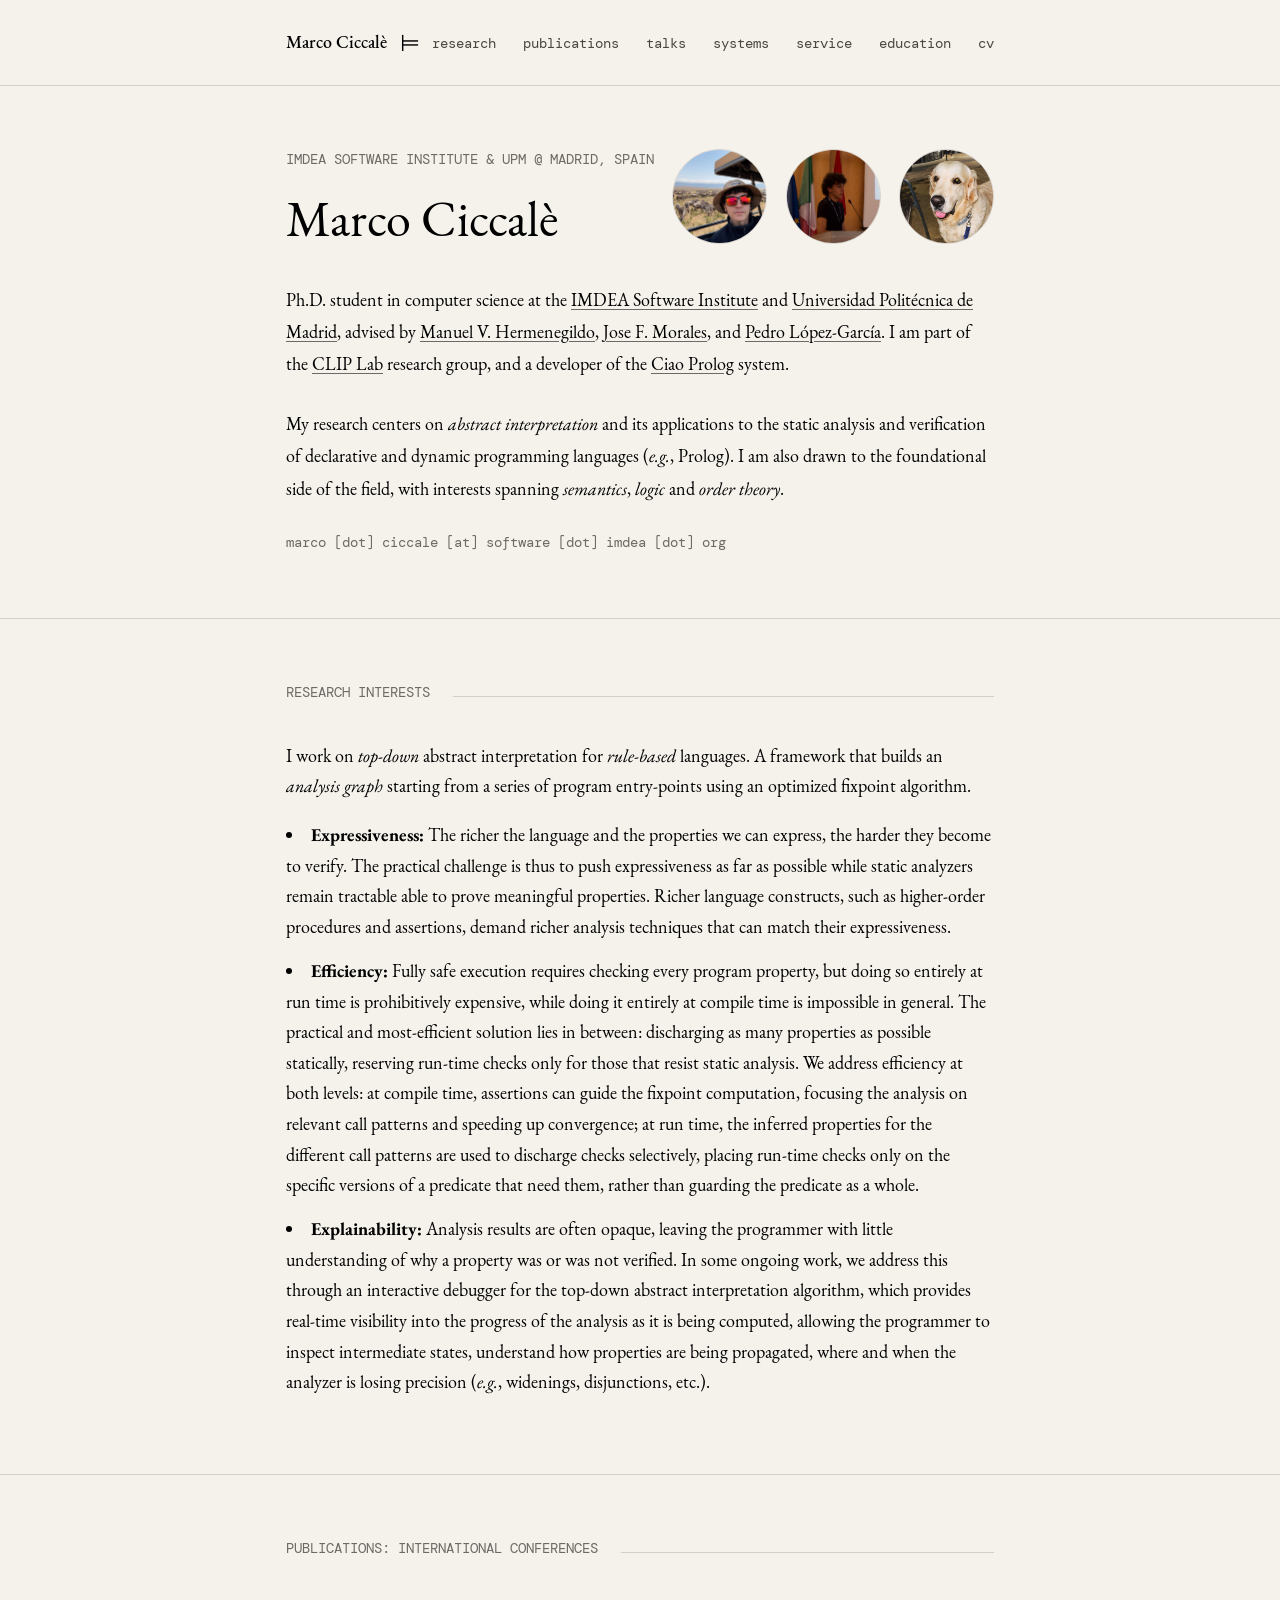
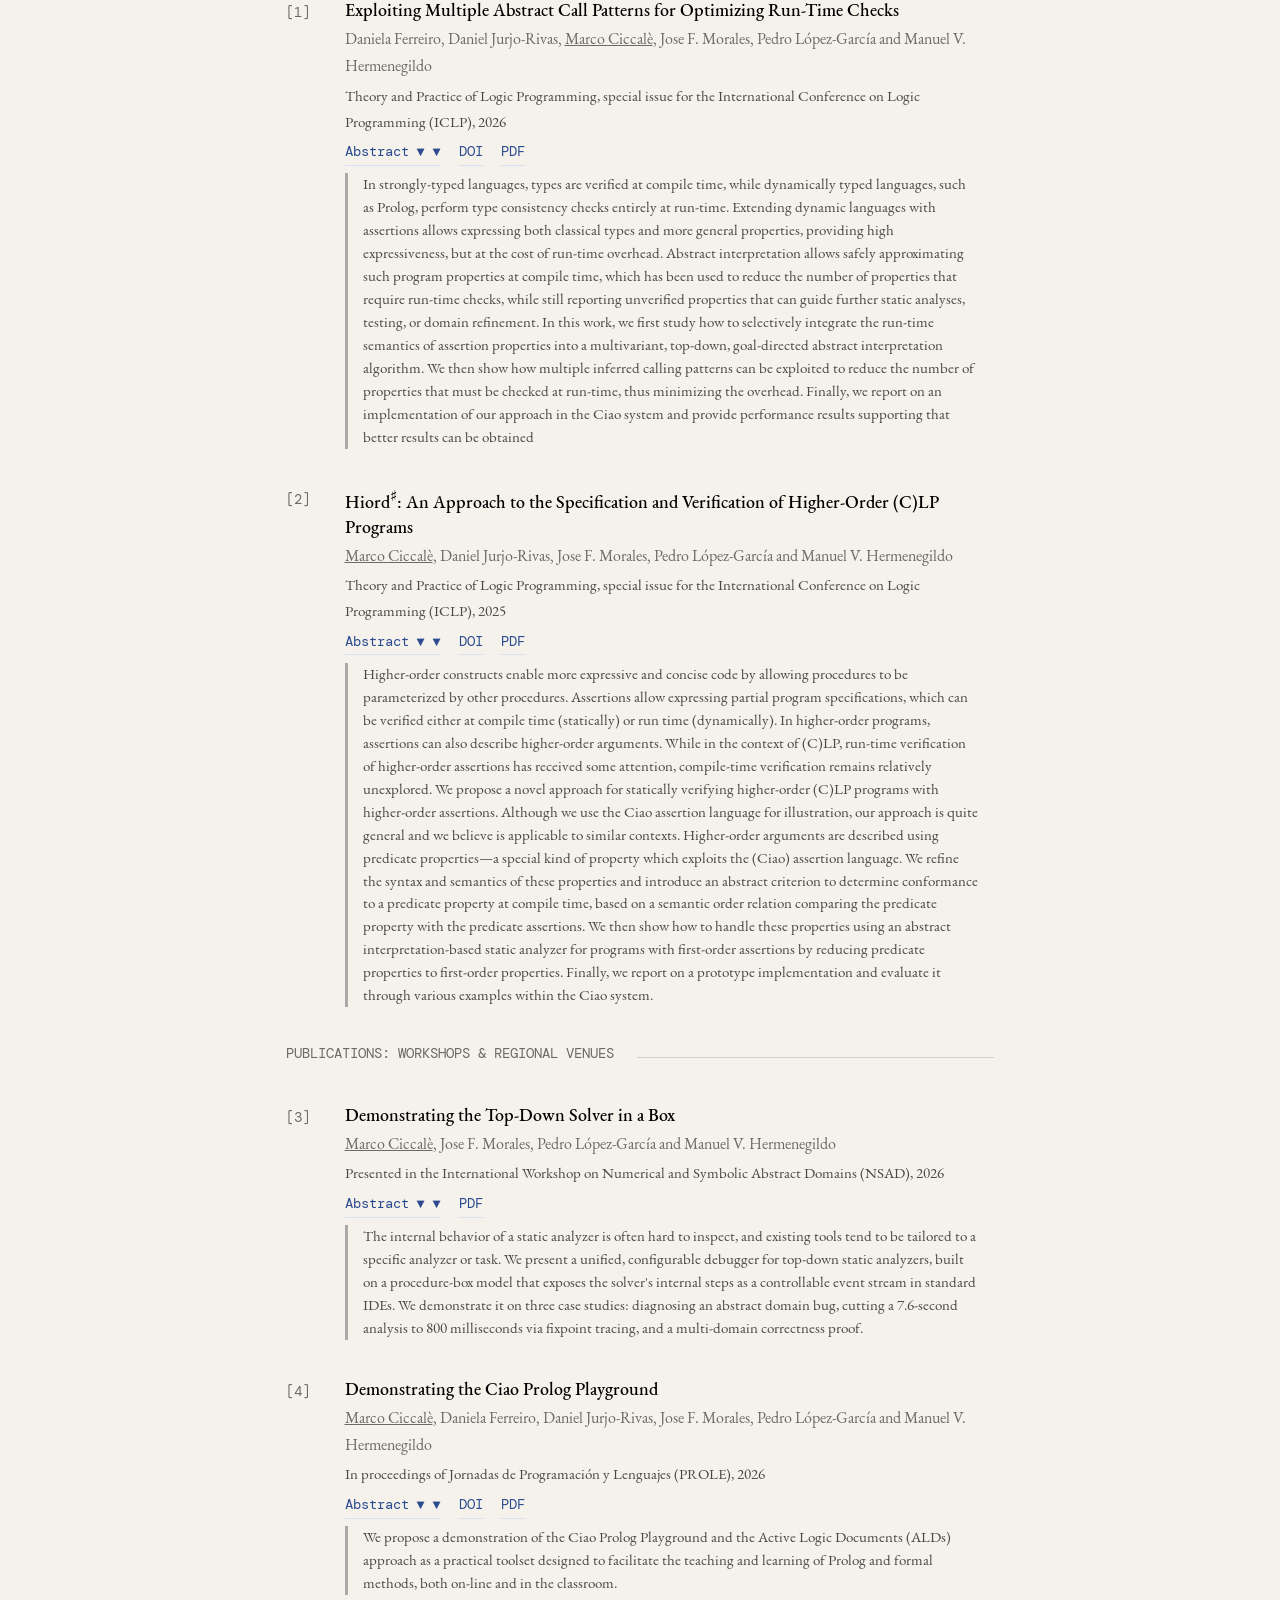
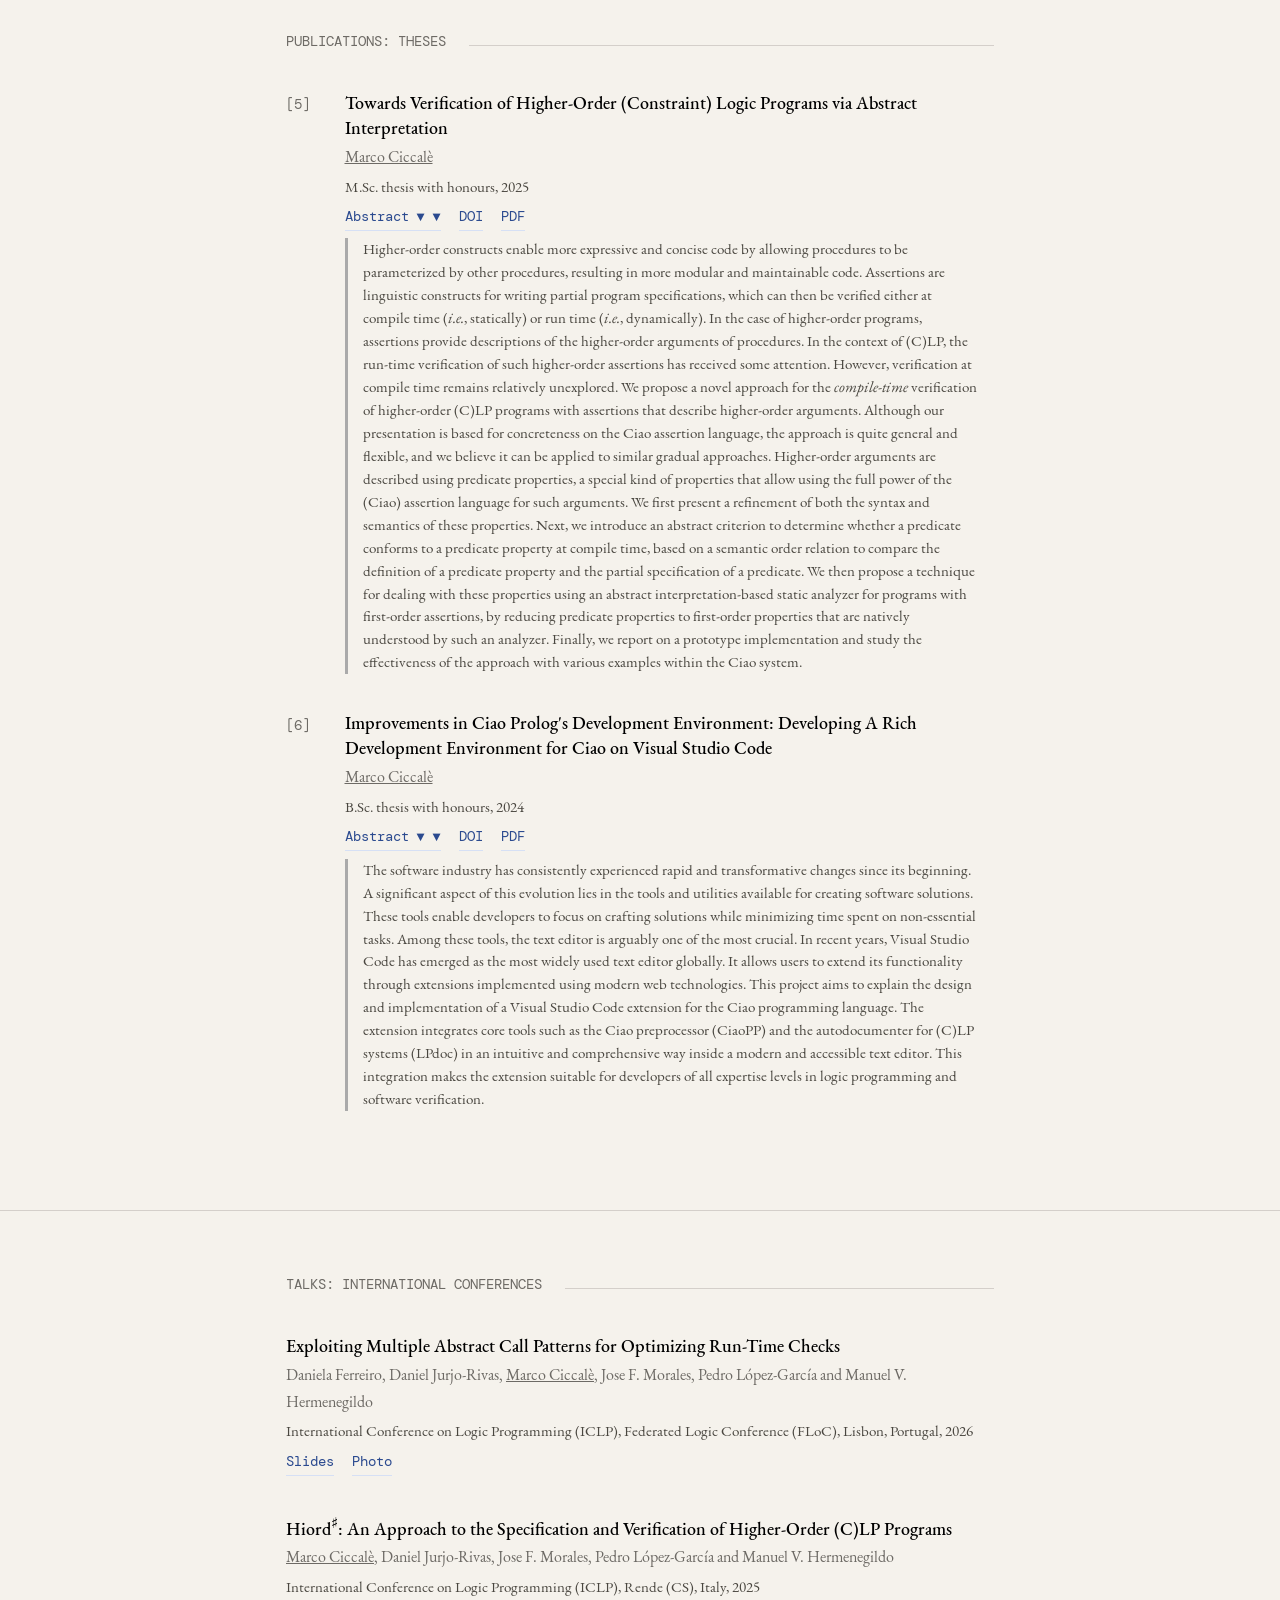
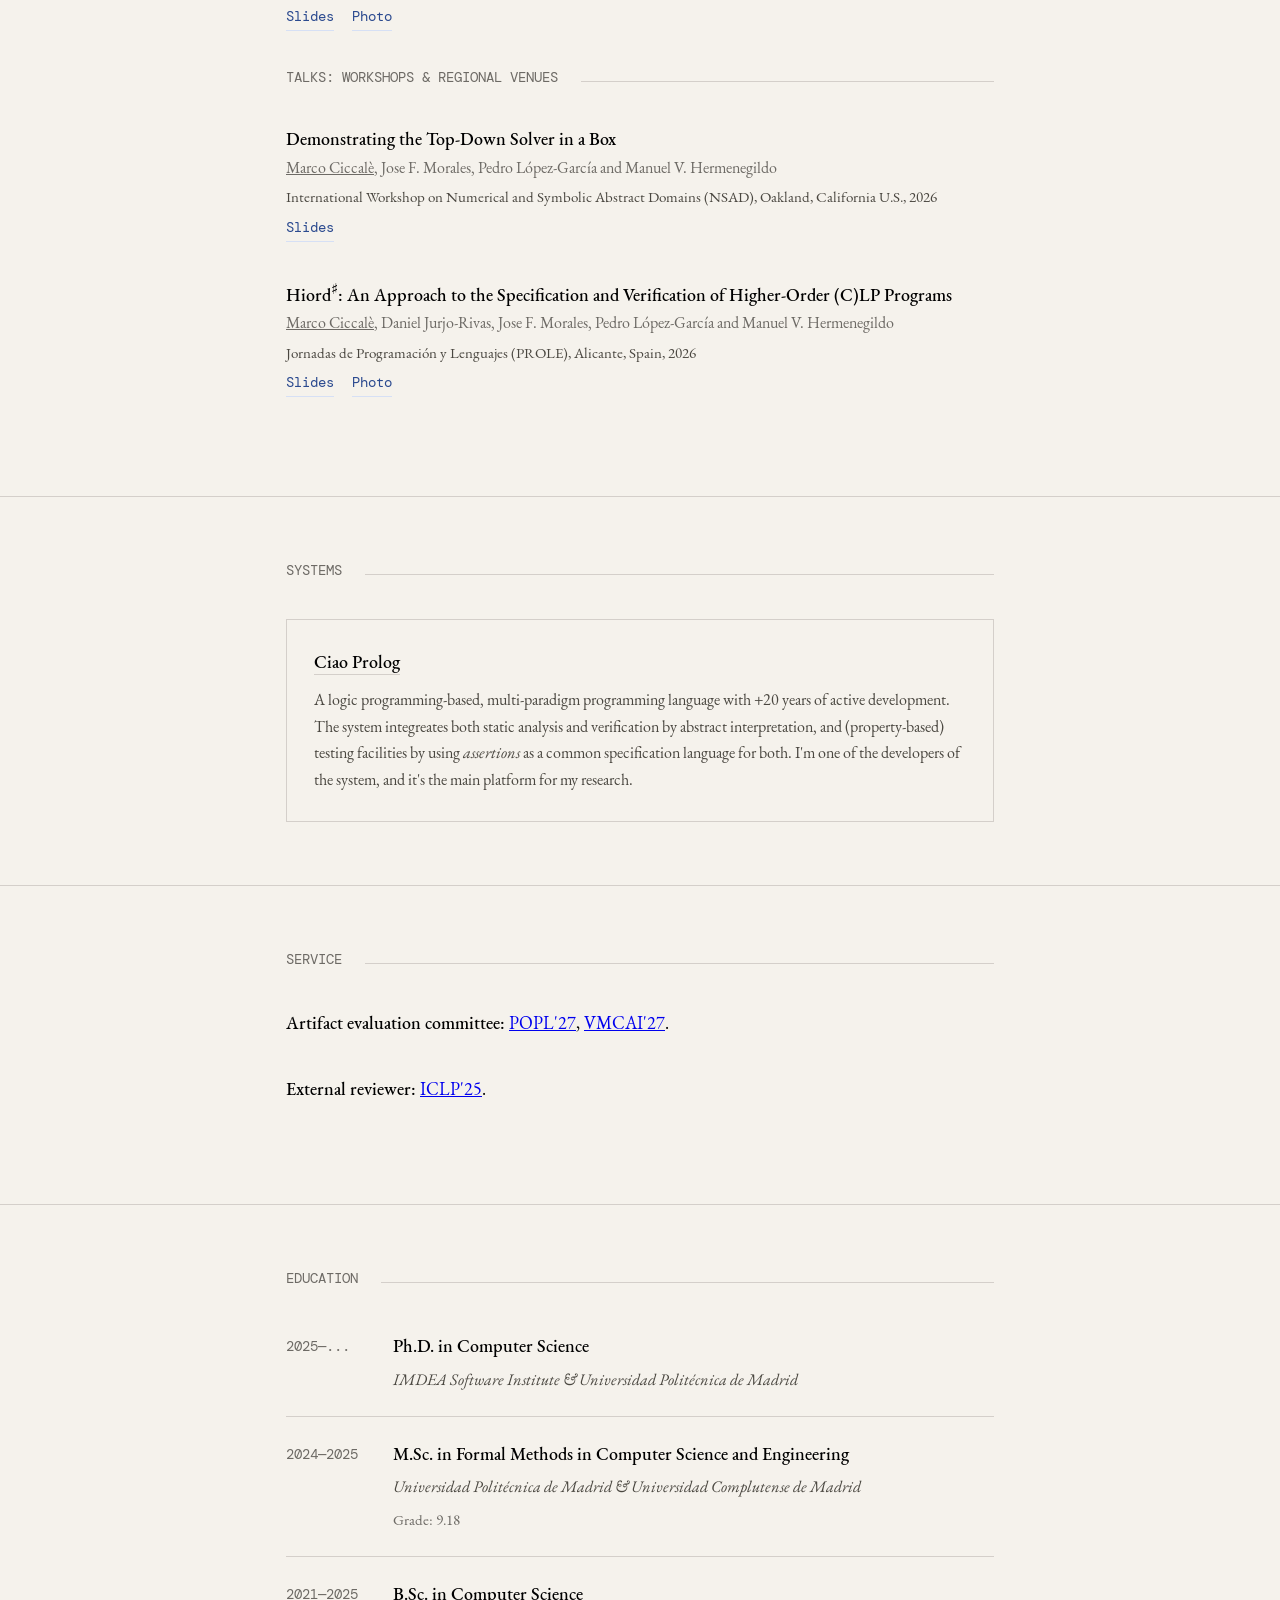
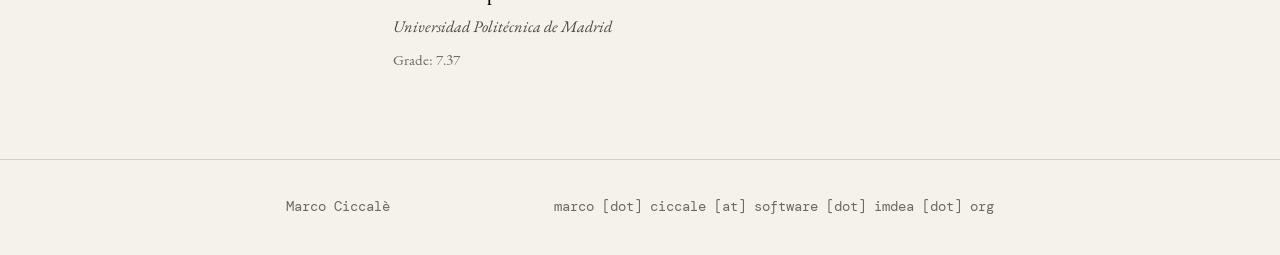
==== commit 65e580df: "more minors" ====
--- a/index.html
+++ b/index.html
@@ -47,9 +47,9 @@
 
           <div class="hero-bottom">
             <p class="hero-bio" style="margin-top:1.5rem">
-              I am a (first-year) Ph.D. student in computer science at the
-              <a href="https://software.imdea.org/">IMDEA Software Institute</a>
-              and
+              Ph.D. student in computer science at the
+              <a href="https://software.imdea.org/">IMDEA Software
+              Institute</a> and
               <a href="https://www.upm.es/">Universidad Politécnica de Madrid</a>,
               advised by
               <a href="https://cliplab.org/~herme/">Manuel V. Hermenegildo</a>,
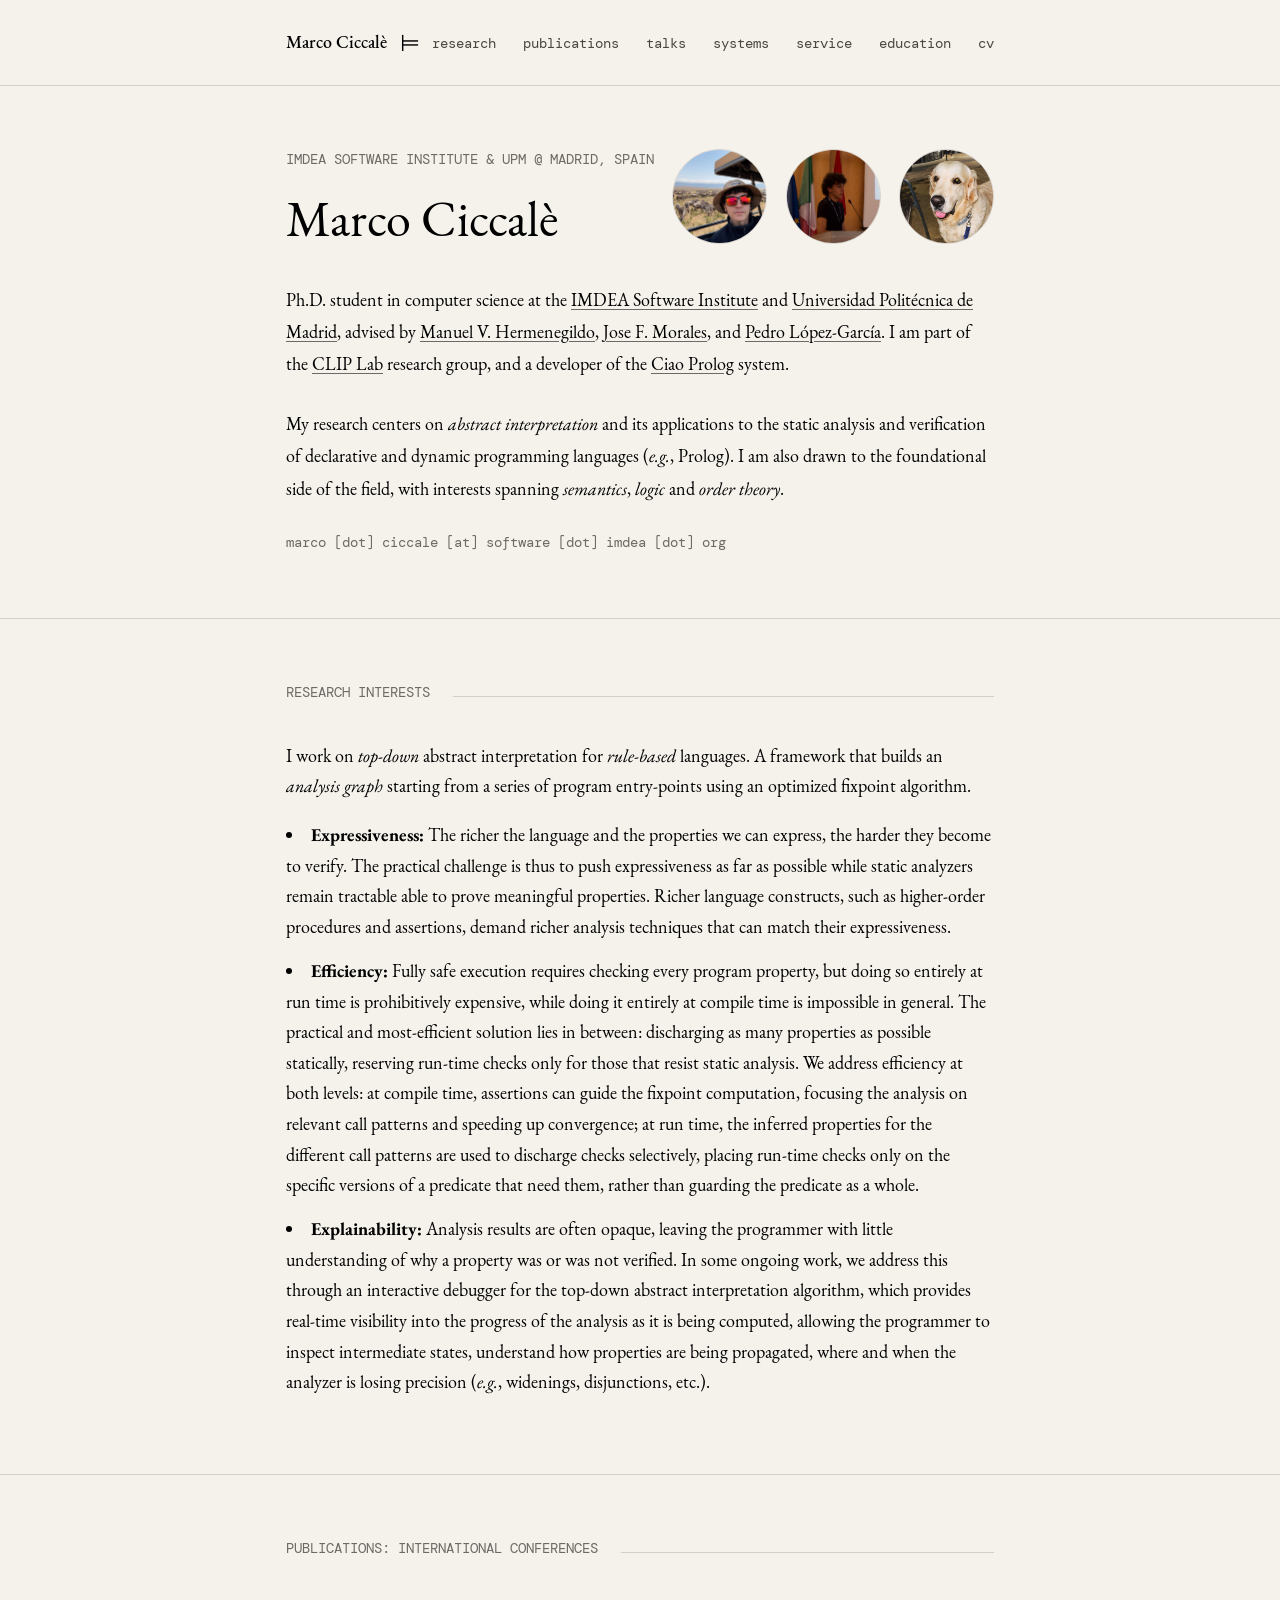
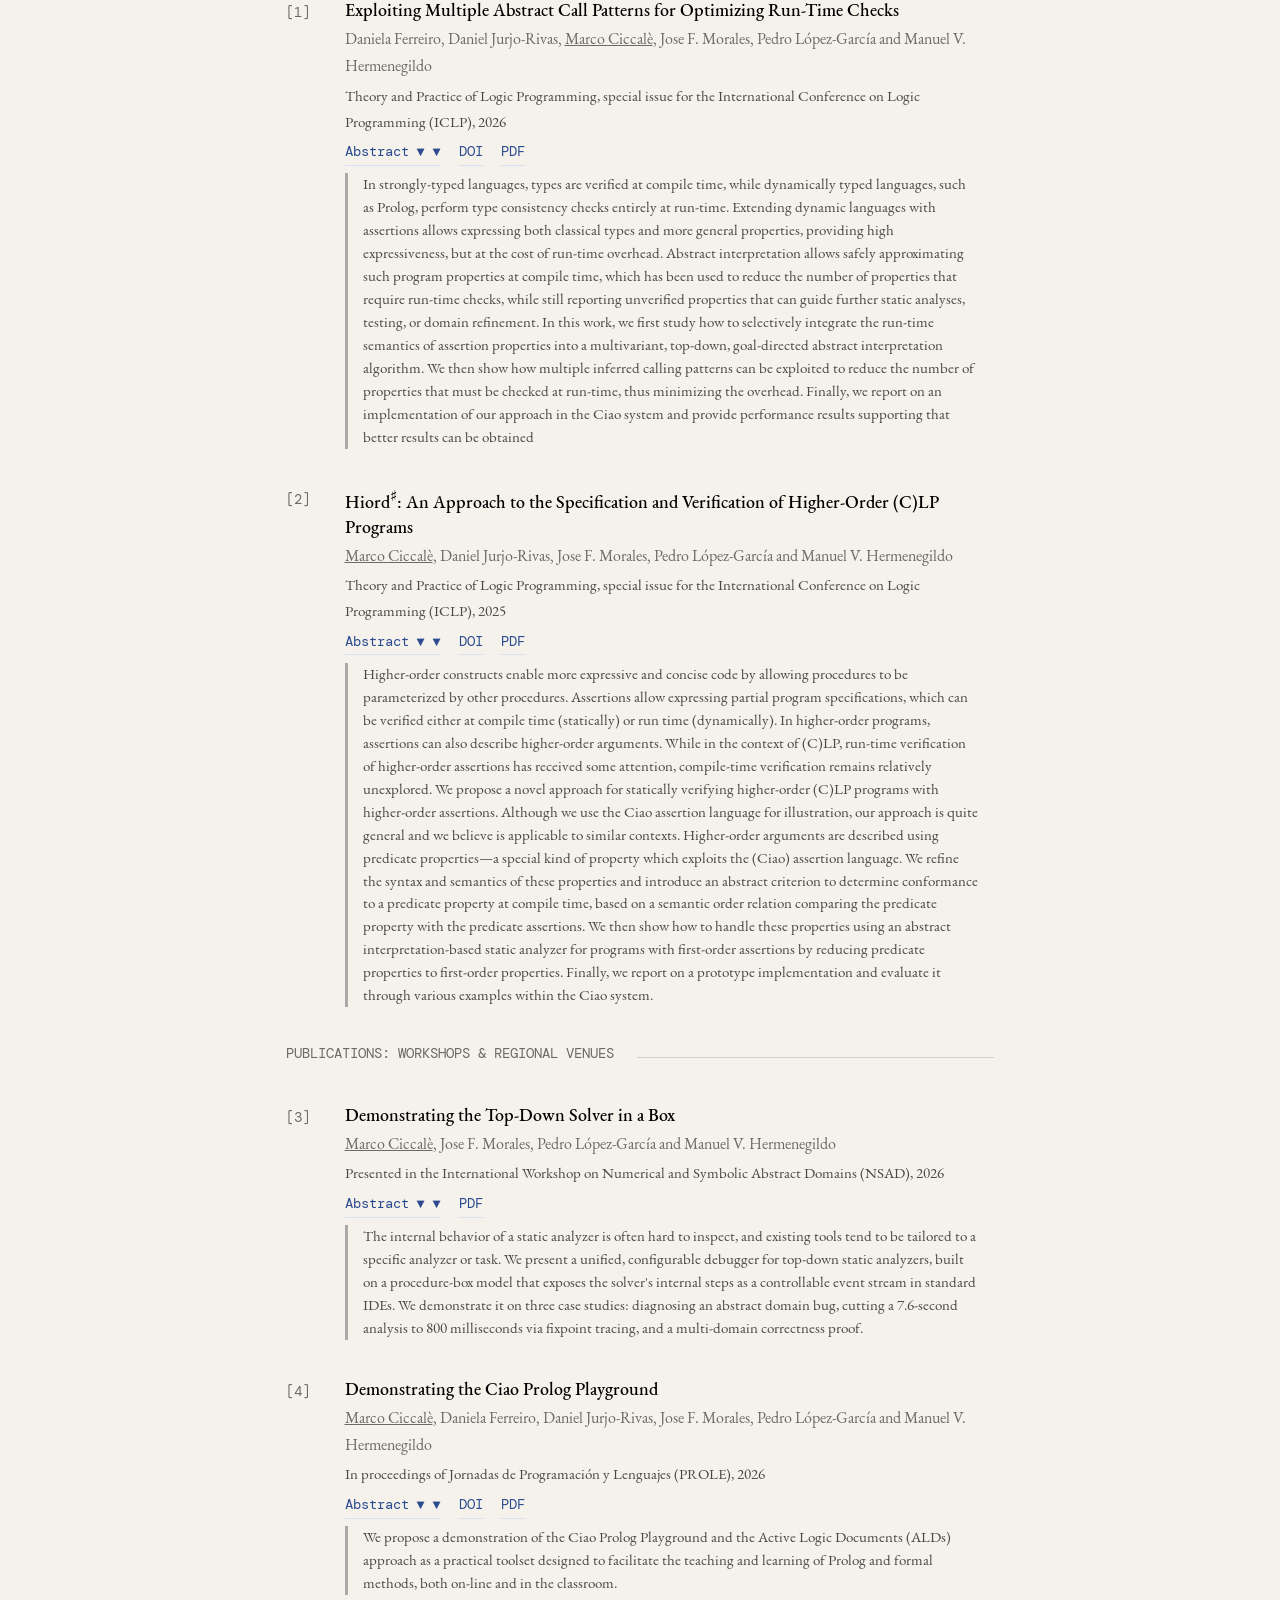
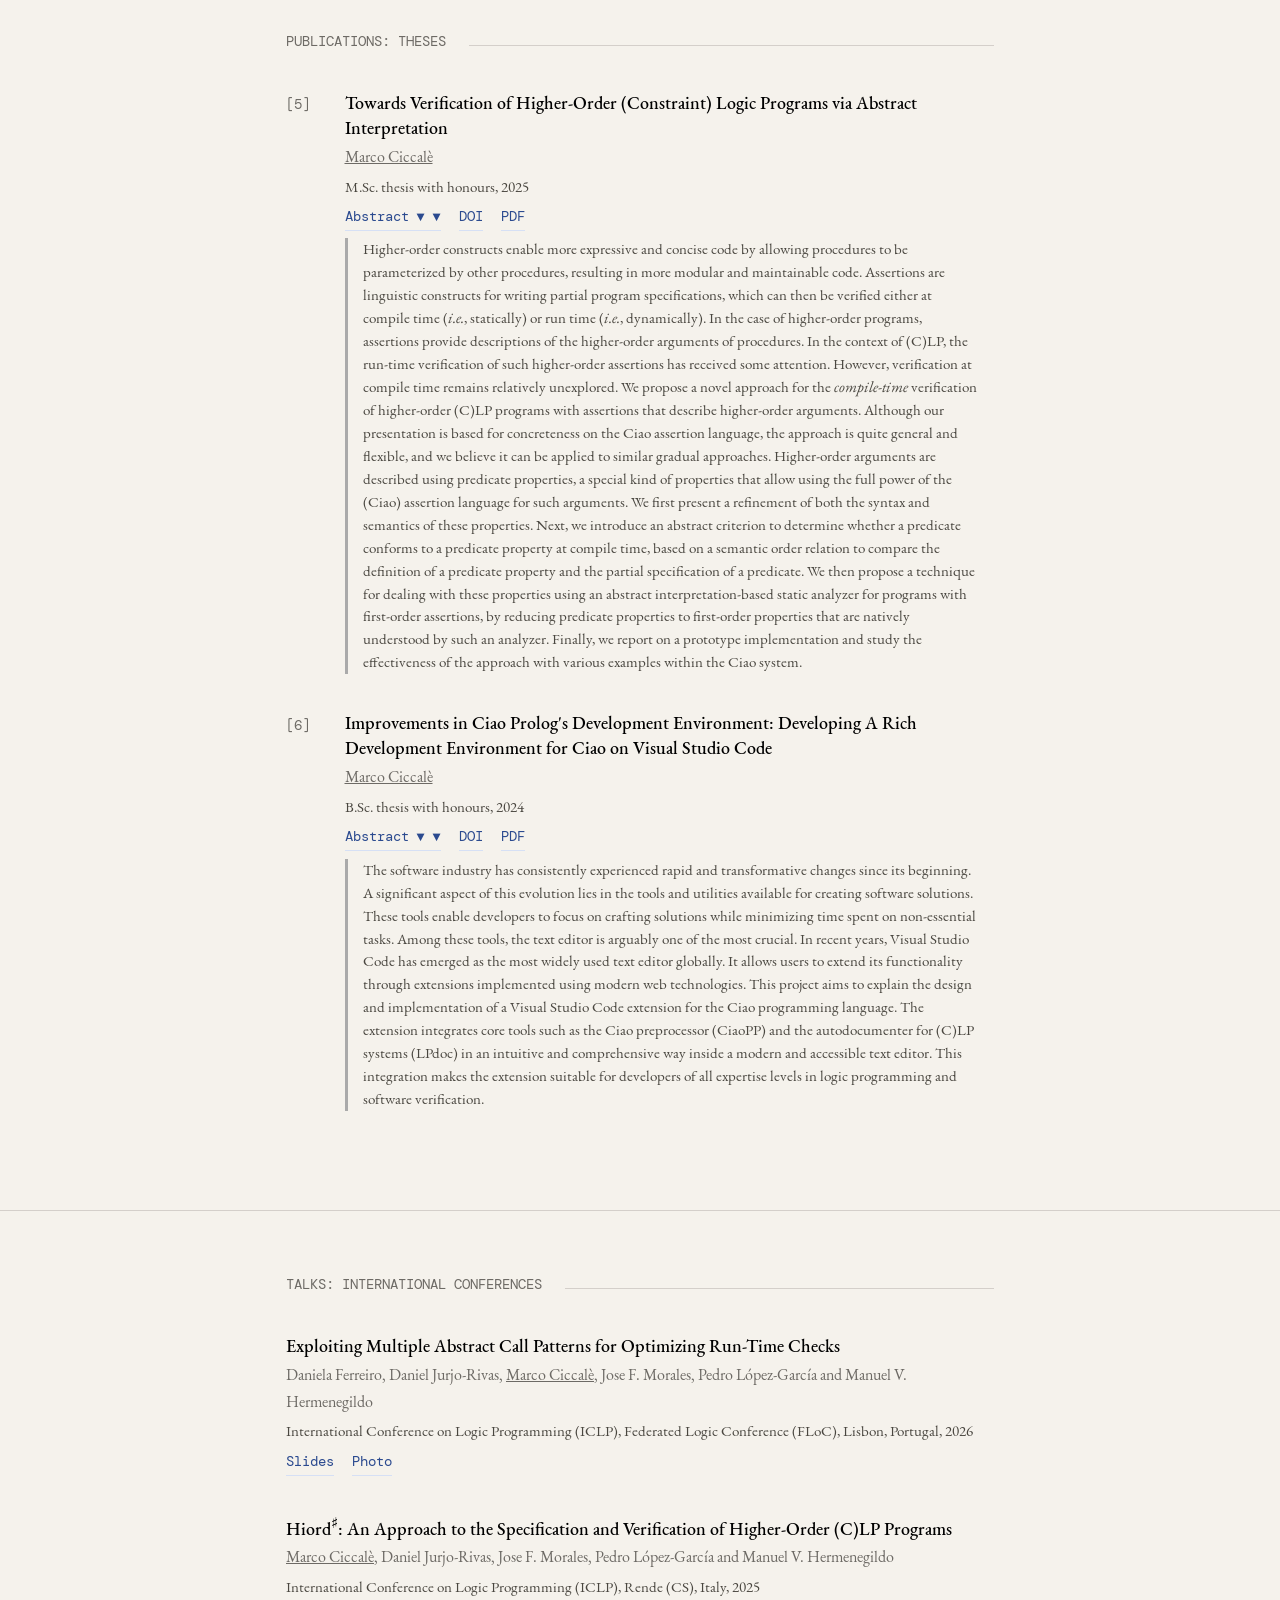
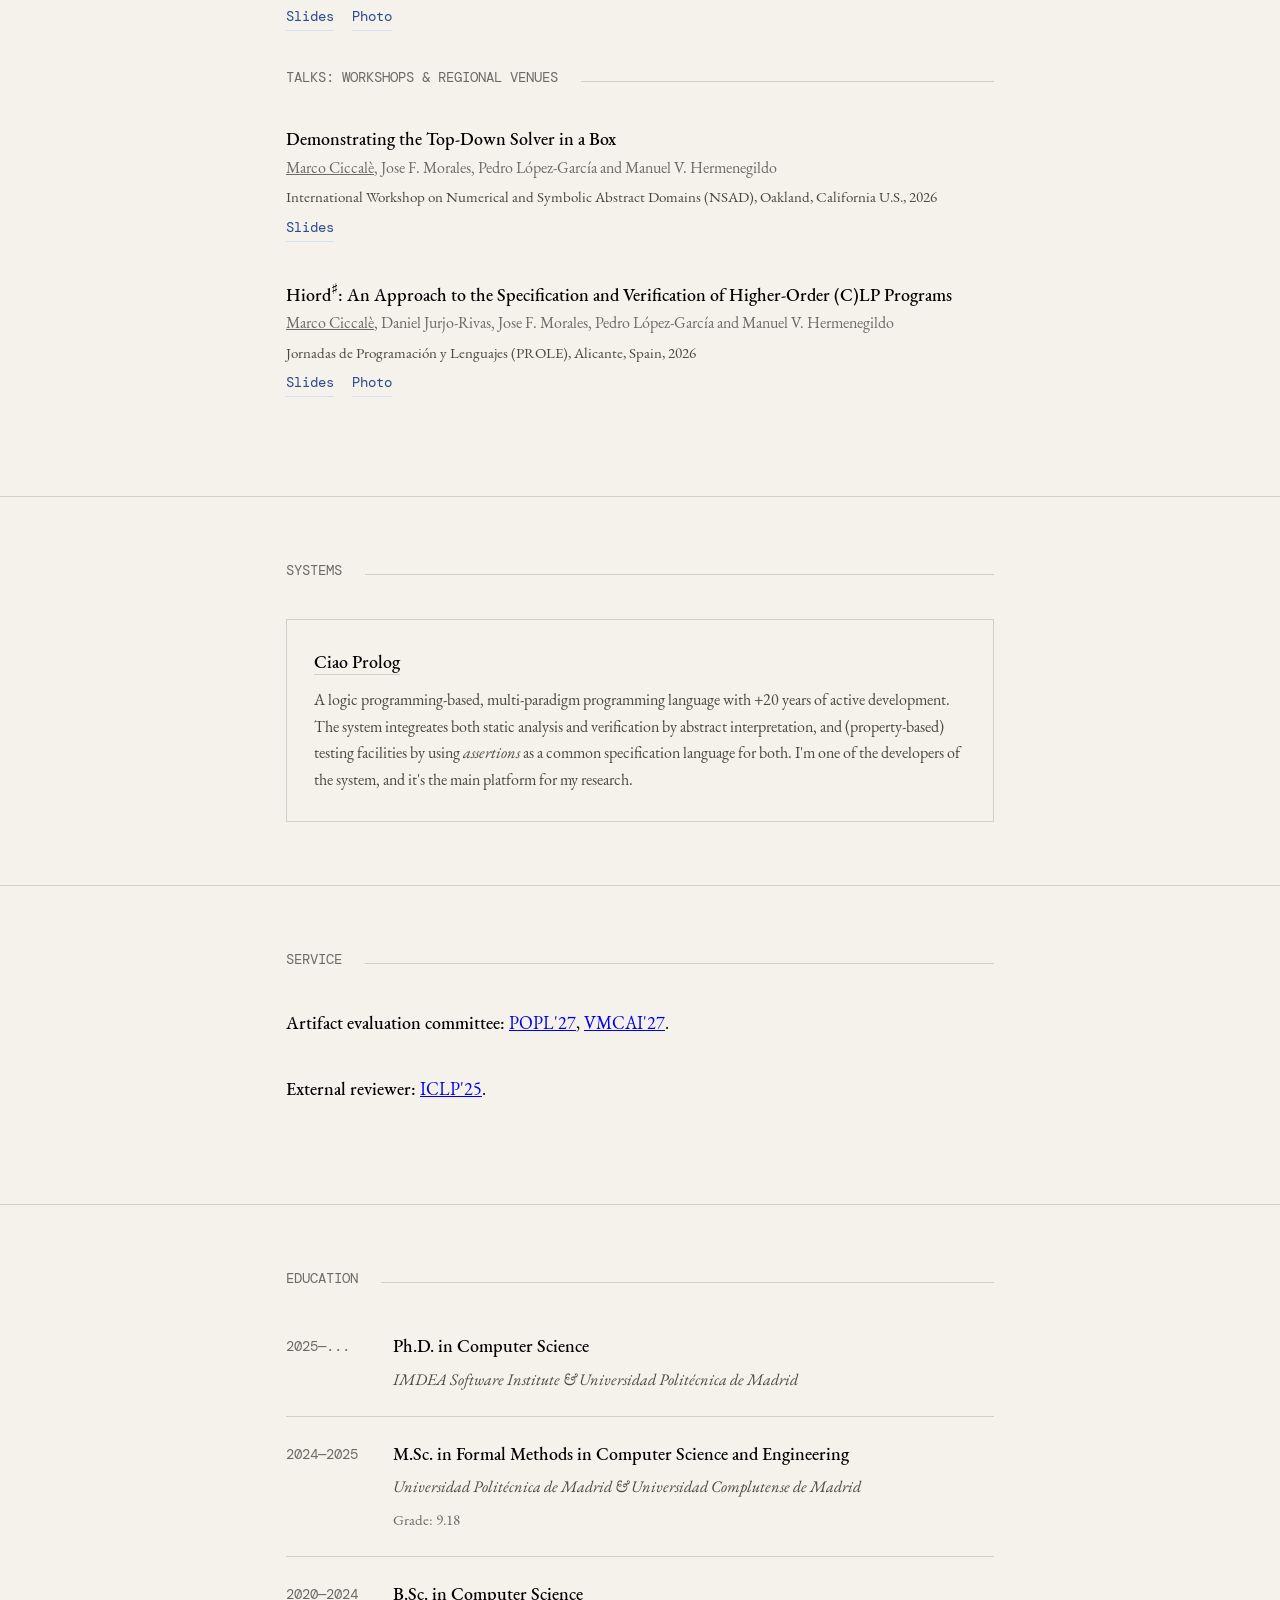
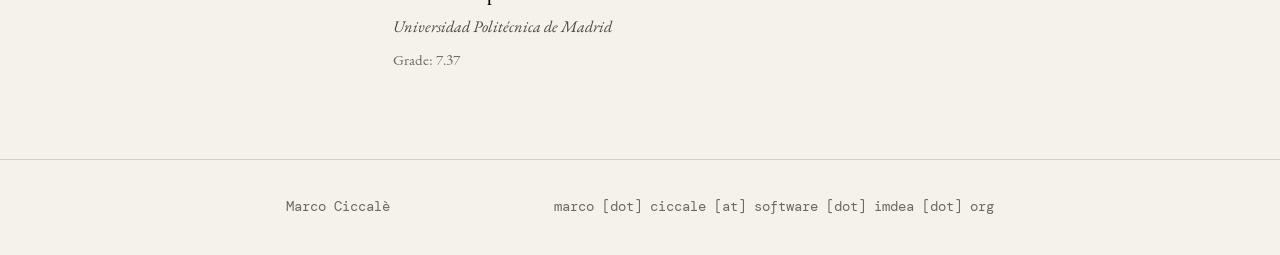
==== commit 6fef819d: "minor in dates" ====
--- a/index.html
+++ b/index.html
@@ -545,7 +545,7 @@
           </div>
         </div>
         <div class="edu-item">
-          <div class="edu-year">2021&mdash;2025</div>
+          <div class="edu-year">2020&mdash;2024</div>
           <div>
             <p class="edu-degree">B.Sc. in Computer Science</p>
             <p class="edu-school">Universidad Politécnica de Madrid</p>
